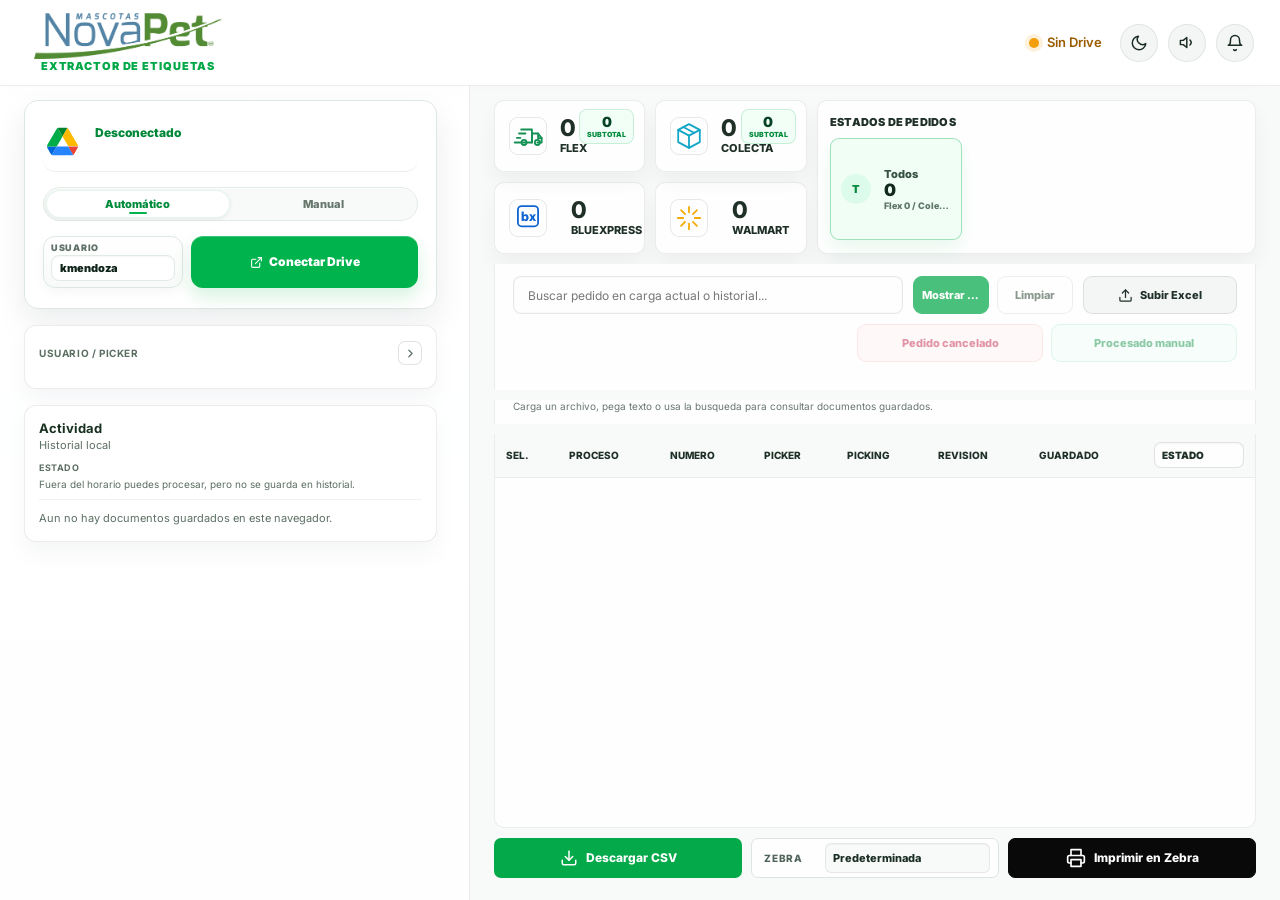
==== index.html @ 754dd5d5 "Actualizar extractor de etiquetas" ====
<!DOCTYPE html>
<html lang="es">
<head>
    <meta charset="UTF-8">
    <meta name="viewport" content="width=device-width, initial-scale=1.0">
    <title>Extraccion Etiquetas MercadoLibre</title>
    <link rel="icon" type="image/svg+xml" href="data:image/svg+xml,%3Csvg%20xmlns='http://www.w3.org/2000/svg'%20viewBox='0%200%2064%2064'%3E%3Crect%20width='64'%20height='64'%20rx='14'%20fill='%2300B34D'/%3E%3Cg%20fill='none'%20stroke='%23FFFFFF'%20stroke-width='4'%20stroke-linecap='round'%20stroke-linejoin='round'%3E%3Cpath%20d='M12%2035h8'/%3E%3Cpath%20d='M18%2027h18v20H23'/%3E%3Cpath%20d='M36%2031h10l6%207v9h-8'/%3E%3Cpath%20d='M36%2031v16'/%3E%3Cpath%20d='M46%2031v7h6'/%3E%3Cpath%20d='M10%2047h13'/%3E%3C/g%3E%3Ccircle%20cx='27'%20cy='47'%20r='4'%20fill='%23FFFFFF'/%3E%3Ccircle%20cx='44'%20cy='47'%20r='4'%20fill='%23FFFFFF'/%3E%3C/svg%3E">
    <link rel="preconnect" href="https://fonts.googleapis.com">
    <link rel="preconnect" href="https://fonts.gstatic.com" crossorigin>
    <link href="https://fonts.googleapis.com/css2?family=Inter:wght@400;500;600;700&display=swap" rel="stylesheet">
    <style data-app-stylesheet data-inline-source="styles.css">
:root {
            --primary: #00B34D;
            --primary-dark: #008A3B;
            --bg-color: #F4F8F4;
            --panel-bg: rgba(255, 255, 255, 0.84);
            --surface-base: rgba(255, 255, 255, 0.92);
            --surface-soft: rgba(248, 251, 248, 0.78);
            --border: rgba(15, 23, 42, 0.10);
            --text: #17301F;
            --text-muted: #5C6F63;
            --success: #0E9F6E;
            --error: #EF4444;
            --space-1: 0.25rem;
            --space-2: 0.5rem;
            --space-3: 0.75rem;
            --space-4: 1rem;
            --space-5: 1.25rem;
            --space-6: 1.5rem;
            --space-7: 2rem;
            --radius-sm: 8px;
            --radius-md: 12px;
            --radius-lg: 16px;
            --panel-padding: clamp(var(--space-5), 2vw, 1.75rem);
            --card-padding: var(--space-4);
            --shadow-panel: 0 18px 45px rgba(15, 23, 42, 0.10);
            --shadow-soft: inset 0 1px 0 rgba(255, 255, 255, 0.7);
        }

        * {
            box-sizing: border-box;
            margin: 0;
            padding: 0;
            font-family: 'Inter', sans-serif;
        }

        body {
            background-color: var(--bg-color);
            color: var(--text);
            min-height: 100vh;
            display: flex;
            align-items: flex-start;
            justify-content: center;
            padding: clamp(var(--space-6), 4vw, 3rem) var(--space-5) 3rem;
            background-image: radial-gradient(circle at top right, rgba(0, 179, 77, 0.16), transparent 420px),
                              radial-gradient(circle at bottom left, rgba(255, 214, 102, 0.18), transparent 320px),
                              linear-gradient(180deg, #FBFDFB 0%, #EEF4EF 100%);
        }

        .container {
            width: min(100%, 1440px);
            margin: 0 auto;
            padding: 0;
            display: flex;
            flex-direction: column;
            gap: var(--space-6);
        }

        .panels-container {
            width: 100%;
            display: grid;
            grid-template-columns: minmax(480px, 600px) minmax(680px, 800px);
            justify-content: center;
            gap: var(--space-6);
            align-items: start;
        }

        .panels-container > .panel {
            width: 100%;
            min-width: 0;
        }

        @media (max-width: 1180px) {
            .panels-container {
                grid-template-columns: minmax(0, 1fr);
                max-width: 860px;
            }
        }

        @media (max-width: 900px) {
            .panels-container {
                grid-template-columns: 1fr;
            }

            .panel-left {
                grid-template-columns: 1fr;
                grid-template-areas:
                    "picker"
                    "input"
                    "history";
            }
        }

        header {
            text-align: center;
            width: 100%;
            max-width: 860px;
            margin: 0 auto;
            display: grid;
            justify-items: center;
            gap: var(--space-3);
        }

        header h1 {
            font-size: 2.5rem;
            color: var(--primary);
            margin: 0;
            font-weight: 700;
            text-transform: uppercase;
            letter-spacing: -0.5px;
        }

        header p {
            color: var(--text-muted);
            font-size: 1.1rem;
            max-width: 640px;
            margin: 0;
        }

        .app-logo {
            max-height: 80px;
            margin: 0;
        }

        .message-stack {
            position: fixed;
            bottom: clamp(0.85rem, 2vw, 1.25rem);
            right: clamp(0.85rem, 2vw, 1.25rem);
            width: min(360px, calc(100vw - 1.5rem));
            max-width: 100%;
            display: grid;
            gap: 0.65rem;
            z-index: 2200;
            pointer-events: none;
        }

        .message-stack:empty {
            display: none;
        }

        .app-message {
            display: grid;
            grid-template-columns: minmax(0, 1fr) auto;
            gap: 0.9rem;
            align-items: start;
            padding: 0.88rem 0.95rem;
            border-radius: 14px;
            border: 1px solid transparent;
            box-shadow: 0 18px 40px rgba(15, 23, 42, 0.16);
            backdrop-filter: blur(12px);
            pointer-events: auto;
            opacity: 0;
            transform: translateY(10px) scale(0.98);
            transition: opacity 0.22s ease, transform 0.22s ease, box-shadow 0.22s ease;
            will-change: transform, opacity;
        }

        .app-message.is-visible {
            opacity: 1;
            transform: translateY(0) scale(1);
        }

        .app-message.is-leaving {
            opacity: 0;
            transform: translateY(8px) scale(0.98);
        }

        .app-message.is-info {
            background: rgba(255, 255, 255, 0.96);
            border-color: rgba(15, 23, 42, 0.08);
        }

        .app-message.is-success {
            background: rgba(16, 185, 129, 0.14);
            border-color: rgba(16, 185, 129, 0.24);
        }

        .app-message.is-warning {
            background: rgba(245, 158, 11, 0.16);
            border-color: rgba(245, 158, 11, 0.26);
        }

        .app-message.is-error {
            background: rgba(239, 68, 68, 0.14);
            border-color: rgba(239, 68, 68, 0.26);
        }

        .app-message-content {
            min-width: 0;
            display: grid;
            gap: 0.2rem;
        }

        .app-message-content strong {
            font-size: 0.84rem;
            color: var(--text);
        }

        .app-message-text {
            color: var(--text);
            font-size: 0.84rem;
            line-height: 1.45;
            white-space: pre-line;
        }

        .app-message-close {
            width: 30px;
            height: 30px;
            border-radius: 999px;
            border: 1px solid rgba(15, 23, 42, 0.10);
            background: rgba(255, 255, 255, 0.7);
            color: var(--text-muted);
            cursor: pointer;
            transition: background 0.2s ease, color 0.2s ease, transform 0.2s ease;
        }

        .app-message-close:hover {
            background: rgba(255, 255, 255, 0.95);
            color: var(--text);
            transform: translateY(-1px);
        }

        .panel {
            background: var(--panel-bg);
            backdrop-filter: blur(12px);
            border: 1px solid var(--border);
            border-radius: var(--radius-lg);
            padding: var(--panel-padding);
            box-shadow: var(--shadow-panel);
        }

        .panel-left {
            display: grid;
            grid-template-columns: minmax(0, 1fr) minmax(220px, 255px);
            grid-template-areas:
                "picker history"
                "input history";
            gap: var(--space-4);
            align-items: start;
            align-content: start;
        }

        .left-panel-top {
            display: contents;
        }

        .panel-left .input-group {
            margin-bottom: 0;
            grid-area: picker;
            min-width: 0;
        }

        .panel-left .input-methods {
            margin-top: 0;
            grid-area: input;
            min-width: 0;
        }

        .panel-left .storage-card {
            grid-area: history;
            margin-top: 0;
            padding: var(--space-3);
            gap: var(--space-2);
            width: 100%;
            max-width: none;
            min-width: 0;
            justify-self: stretch;
        }

        .panels-container > .order-lookup-card {
            margin-top: 0;
        }

        .left-panel-top .storage-header {
            gap: var(--space-2);
        }

        .left-panel-top .storage-header h3 {
            font-size: 0.84rem;
            margin: 0;
        }

        .left-panel-top .storage-header p,
        .left-panel-top .history-empty {
            font-size: 0.72rem;
            line-height: 1.25;
        }

        .left-panel-top .storage-note {
            display: none;
        }

        .left-panel-top .status-pill {
            min-width: 0;
            max-width: 100%;
            padding: 0.22rem 0.42rem;
        }

        .left-panel-top .storage-toggle-btn {
            min-width: 30px;
            height: 22px;
            padding: 0 0.42rem;
            font-size: 0.55rem;
        }

        .left-panel-top .history-list {
            gap: 0.35rem;
            max-height: 160px;
        }

        .left-panel-top .history-item {
            padding: 0.45rem 0.55rem;
            border-radius: 8px;
        }

        .left-panel-top .history-item strong {
            font-size: 0.76rem;
        }

        .left-panel-top .history-item span {
            font-size: 0.68rem;
            margin-top: 0.1rem;
        }

        .left-panel-top .history-type-row {
            gap: 0.28rem;
        }

        .left-panel-top .history-type-row .history-type-badge,
        .left-panel-top .history-type-row .history-type-meta {
            margin-top: 0;
        }

        .left-panel-top .history-type-row .history-type-badge {
            font-size: 0.58rem;
        }

        .left-panel-top .history-type-row .history-type-meta {
            font-size: 0.62rem;
        }

        .left-panel-top .history-actions {
            gap: 0.35rem;
        }

        .left-panel-top .btn-small {
            padding: 0.45rem 0.6rem;
            font-size: 0.74rem;
            flex: 1 1 90px;
        }

        .input-group {
            display: grid;
            grid-template-columns: 1fr;
            gap: var(--space-6);
            margin-bottom: 0;
        }

        .form-control {
            display: flex;
            flex-direction: column;
            gap: var(--space-2);
        }

        .picker-select-row {
            display: grid;
            grid-template-columns: minmax(0, 1fr) auto;
            gap: 0.55rem;
            align-items: stretch;
        }

        .picker-meta,
        .picker-manager-note {
            color: var(--text-muted);
            font-size: 0.72rem;
            line-height: 1.35;
        }

        .picker-meta {
            margin-top: 0;
            text-align: right;
        }

        .picker-manage-btn {
            width: 24px;
            height: 24px;
            min-width: 24px;
            max-width: 24px;
            padding: 0;
            flex: 0 0 24px;
            border-radius: 8px;
            border: 1px solid rgba(0, 179, 77, 0.20);
            background: rgba(0, 179, 77, 0.12);
            color: #0B7A3D;
            box-shadow: inset 0 1px 0 rgba(255, 255, 255, 0.75);
            font-size: 0.78rem;
            font-weight: 700;
            line-height: 1;
            display: inline-flex;
            align-items: center;
            justify-content: center;
            transition: all 0.2s ease;
        }

        .picker-manage-btn:hover {
            background: rgba(0, 179, 77, 0.18);
            border-color: rgba(0, 179, 77, 0.32);
            color: #075B2D;
            transform: translateY(-1px);
        }

        .picker-manage-btn.is-active {
            border-color: rgba(0, 179, 77, 0.36);
            background: rgba(0, 179, 77, 0.24);
            color: #064F26;
        }

        .picker-manager {
            margin-top: 0;
            padding: var(--card-padding);
            border: 1px solid rgba(67, 190, 116, 0.14);
            border-radius: var(--radius-md);
            background: linear-gradient(180deg, rgba(250, 253, 250, 0.98), rgba(241, 247, 242, 0.98));
            box-shadow: var(--shadow-soft);
            display: grid;
            gap: var(--space-3);
        }

        .picker-manager[hidden] {
            display: none;
        }

        .picker-manager-header {
            display: flex;
            align-items: flex-start;
            justify-content: space-between;
            gap: var(--space-3);
        }

        .picker-manager-header > div {
            display: grid;
            gap: var(--space-1);
        }

        .picker-manager-header strong {
            display: block;
            font-size: 0.86rem;
            color: var(--text);
        }

        .picker-manager-header > div span {
            display: block;
            color: var(--text-muted);
            font-size: 0.72rem;
            line-height: 1.35;
        }

        .picker-manager-count,
        .picker-list-total {
            min-width: 30px;
            height: 30px;
            padding: 0 0.55rem;
            border-radius: 999px;
            background: rgba(0, 179, 77, 0.14);
            border: 1px solid rgba(0, 179, 77, 0.2);
            color: var(--primary);
            font-size: 0.74rem;
            font-weight: 700;
            display: inline-flex;
            align-items: center;
            justify-content: center;
        }

        .picker-manager-top {
            display: grid;
            grid-template-columns: minmax(0, 1fr) auto;
            gap: 0.55rem;
        }

        .picker-manager-top input[type="text"] {
            padding: 0.7rem 0.85rem;
            border-radius: 12px;
            background: rgba(255, 255, 255, 0.96);
            border: 1px solid rgba(15, 23, 42, 0.10);
            color: var(--text);
            font-size: 0.86rem;
        }

        .picker-add-btn {
            min-height: 38px;
            padding: 0 0.85rem;
            border-radius: 10px;
            font-size: 0.8rem;
        }

        .picker-list-wrap {
            display: grid;
            gap: var(--space-3);
            padding: var(--space-3);
            border-radius: var(--radius-md);
            border: 1px solid rgba(15, 23, 42, 0.08);
            background: rgba(255, 255, 255, 0.68);
        }

        .picker-list-head {
            display: flex;
            align-items: center;
            justify-content: space-between;
            gap: 0.75rem;
            color: var(--text-muted);
            font-size: 0.72rem;
            text-transform: uppercase;
            letter-spacing: 0.05em;
        }

        .picker-list {
            display: flex;
            flex-direction: column;
            gap: 0.5rem;
            max-height: 185px;
            overflow-y: auto;
        }

        .picker-row {
            display: flex;
            align-items: center;
            justify-content: space-between;
            gap: 0.75rem;
            padding: 0.52rem 0.65rem;
            border-radius: 12px;
            border: 1px solid rgba(15, 23, 42, 0.06);
            background: rgba(255, 255, 255, 0.92);
        }

        .picker-row-main {
            min-width: 0;
            display: flex;
            align-items: center;
            gap: 0.7rem;
            flex: 1 1 auto;
        }

        .picker-row-badge {
            width: 30px;
            height: 30px;
            border-radius: 999px;
            background: rgba(0, 179, 77, 0.14);
            color: var(--primary);
            font-size: 0.78rem;
            font-weight: 700;
            display: inline-flex;
            align-items: center;
            justify-content: center;
            flex: 0 0 auto;
        }

        .picker-row-info {
            min-width: 0;
            display: block;
        }

        .picker-row strong {
            font-size: 0.82rem;
            font-weight: 600;
            color: var(--text);
            white-space: nowrap;
            overflow: hidden;
            text-overflow: ellipsis;
        }

        .picker-remove-btn {
            flex: 0 0 auto;
            width: 28px;
            height: 28px;
            padding: 0;
            border-radius: 10px;
            border: 1px solid rgba(239, 68, 68, 0.20);
            background: rgba(239, 68, 68, 0.08);
            color: #B42318;
            font-size: 0.88rem;
            font-weight: 700;
            line-height: 1;
            display: inline-flex;
            align-items: center;
            justify-content: center;
        }

        .picker-remove-btn:hover {
            background: rgba(239, 68, 68, 0.14);
        }

        .picker-empty {
            color: var(--text-muted);
            font-size: 0.76rem;
            padding: 0.95rem 0.8rem;
            text-align: center;
            border-radius: 10px;
            border: 1px dashed rgba(15, 23, 42, 0.10);
            background: rgba(248, 250, 248, 0.88);
        }

        label {
            font-size: 0.9rem;
            font-weight: 600;
            color: var(--text-muted);
            text-transform: uppercase;
            letter-spacing: 0.5px;
        }

        input[type="text"], select {
            background: rgba(255, 255, 255, 0.96);
            border: 1px solid var(--border);
            padding: 1rem;
            border-radius: var(--radius-sm);
            color: var(--text);
            font-size: 1rem;
            transition: all 0.3s ease;
            appearance: none;
            width: 100%;
            box-shadow: inset 0 1px 2px rgba(15, 23, 42, 0.04);
        }

        input[type="text"]:focus, select:focus {
            outline: none;
            border-color: var(--primary);
            box-shadow: 0 0 0 2px rgba(0, 179, 77, 0.2);
        }
        
        select option {
            background: #FFFFFF;
            color: #17301F;
        }

        .input-methods {
            position: relative;
            margin-top: 0;
            display: grid;
            gap: var(--space-4);
        }

        .method-card {
            background: var(--surface-soft);
            border: 1px solid var(--border);
            border-radius: var(--radius-md);
            padding: var(--space-6);
            display: flex;
            flex-direction: column;
            gap: var(--space-4);
            box-shadow: var(--shadow-soft);
        }

        .method-card h3 {
            font-size: 1rem;
            color: var(--text);
            margin: 0;
            text-align: center;
            font-weight: 600;
        }

        .input-methods .method-card:first-child {
            position: absolute;
            top: 0.25rem;
            right: 1rem;
            z-index: 2;
            background: transparent;
            border: none;
            align-items: center;
            justify-content: center;
            padding: 0;
            box-shadow: none;
        }

        .input-methods .method-card:first-child h3 {
            display: none;
        }

        .input-methods .method-card:last-child {
            padding-top: 1.25rem;
            min-height: 228px;
        }

        .order-lookup-card {
            margin-top: 0;
            background: var(--surface-soft);
            border: 1px solid var(--border);
            border-radius: var(--radius-md);
            padding: var(--card-padding);
            display: grid;
            gap: var(--space-4);
        }

        .order-lookup-head {
            display: flex;
            align-items: flex-start;
            justify-content: space-between;
            gap: var(--space-3);
        }

        .order-lookup-head-copy {
            min-width: 0;
            display: grid;
            gap: 0;
        }

        .order-lookup-head h3 {
            font-size: 0.93rem;
            color: var(--text);
            margin: 0;
            text-align: left;
            font-weight: 600;
            letter-spacing: 0.01em;
        }

        .order-lookup-head p {
            color: var(--text-muted);
            font-size: 0.72rem;
            line-height: 1.35;
            max-width: 70ch;
        }

        .order-lookup-channel {
            flex: 0 0 auto;
            align-self: flex-start;
            padding: 0.34rem 0.58rem;
            border-radius: 999px;
            border: 1px solid rgba(0, 179, 77, 0.16);
            background: rgba(0, 179, 77, 0.07);
            color: #0B7A3D;
            font-size: 0.67rem;
            font-weight: 700;
            line-height: 1;
            white-space: nowrap;
        }

        .order-lookup-controls {
            display: grid;
            gap: var(--space-3);
            padding: var(--card-padding);
            border: 1px solid rgba(15, 23, 42, 0.06);
            border-radius: var(--radius-md);
            background: rgba(255, 255, 255, 0.5);
        }

        .order-lookup-output {
            display: grid;
            gap: 0.6rem;
        }

        .order-lookup-upload-row,
        .order-lookup-filter-row {
            display: grid;
            gap: 0.6rem;
            min-width: 0;
        }

        .order-lookup-upload-row {
            grid-template-columns: minmax(132px, 156px) minmax(0, 1fr);
            align-items: center;
        }

        .order-lookup-filter-row {
            grid-template-columns: minmax(0, 1fr) auto;
            grid-template-areas:
                "search search"
                "state actions";
            align-items: end;
            gap: 0.75rem;
        }

        .order-lookup-search-field,
        .order-lookup-filter-field {
            display: grid;
            gap: 0.26rem;
            min-width: 0;
        }

        .order-lookup-search-field {
            grid-area: search;
        }

        .order-lookup-filter-field {
            grid-area: state;
        }

        .order-lookup-search-field span,
        .order-lookup-filter-field span {
            color: var(--text-muted);
            font-size: 0.64rem;
            font-weight: 700;
            text-transform: uppercase;
            letter-spacing: 0.04em;
            line-height: 1;
        }

        .order-lookup-filter-field.is-compact {
            max-width: 220px;
            justify-self: start;
        }

        .order-lookup-actions {
            grid-area: actions;
            display: grid;
            grid-template-columns: repeat(2, minmax(122px, 1fr));
            align-items: end;
            gap: 0.5rem;
            justify-content: end;
            align-self: end;
            padding-top: 0;
        }

        .order-lookup-card .btn {
            width: auto;
            padding: 0.76rem 0.96rem;
            border-radius: 9px;
            font-size: 0.83rem;
            line-height: 1;
            white-space: nowrap;
            min-height: 42px;
        }

        .order-lookup-actions .btn {
            width: 100%;
            min-width: 122px;
        }

        .order-lookup-file {
            min-width: 0;
            padding: 0.72rem 0.8rem;
            border-radius: 9px;
            border: 1px solid var(--border);
            background: rgba(255, 255, 255, 0.96);
            color: var(--text-muted);
            font-size: 0.73rem;
            line-height: 1.2;
            min-height: 42px;
            display: flex;
            align-items: center;
            overflow: hidden;
            text-overflow: ellipsis;
            white-space: nowrap;
        }

        .order-lookup-search-input,
        .order-lookup-filter-field select {
            background: rgba(255, 255, 255, 0.98);
            border: 1px solid var(--border);
            border-radius: 9px;
            color: var(--text);
            width: 100%;
            min-width: 0;
            font-size: 0.84rem;
            min-height: 42px;
        }

        .order-lookup-search-input {
            padding: 0.78rem 0.85rem;
        }

        .order-lookup-filter-field.is-compact select {
            min-height: 38px;
            padding: 0.58rem 0.8rem;
            font-size: 0.8rem;
        }

        .order-lookup-search-input:focus,
        .order-lookup-filter-field select:focus {
            outline: none;
            border-color: var(--primary);
            box-shadow: 0 0 0 2px rgba(0, 179, 77, 0.18);
        }

        .order-lookup-summary {
            border-radius: 10px;
            border: 1px solid rgba(0, 179, 77, 0.12);
            background: rgba(255, 255, 255, 0.95);
            padding: 0.58rem 0.68rem;
            display: grid;
            gap: 0.24rem;
        }

        .order-lookup-summary strong {
            color: var(--text);
            font-size: 0.76rem;
            line-height: 1.15;
        }

        .order-lookup-summary span {
            color: var(--text-muted);
            font-size: 0.68rem;
            line-height: 1.25;
        }

        .order-lookup-summary.is-empty {
            border-color: var(--border);
            background: rgba(255, 255, 255, 0.9);
        }

        .order-lookup-summary.is-warning {
            border-color: rgba(234, 179, 8, 0.24);
            background: rgba(250, 250, 235, 0.96);
        }

        .order-lookup-table-wrap {
            border: 1px solid var(--border);
            border-radius: 10px;
            background: rgba(255, 255, 255, 0.94);
            overflow: auto;
            max-height: 176px;
        }

        .order-lookup-table {
            width: 100%;
            border-collapse: collapse;
            table-layout: fixed;
        }

        .order-lookup-table th,
        .order-lookup-table td {
            padding: 0.58rem 0.75rem;
            text-align: left;
            border-bottom: 1px solid rgba(15, 23, 42, 0.08);
            font-size: 0.76rem;
        }

        .order-lookup-table th {
            position: sticky;
            top: 0;
            z-index: 1;
            background: rgba(244, 247, 244, 0.98);
            color: var(--text-muted);
            font-weight: 700;
            text-transform: uppercase;
            letter-spacing: 0.04em;
        }

        .order-lookup-table td:first-child {
            font-weight: 600;
            color: var(--text);
            font-variant-numeric: tabular-nums;
        }

        .order-lookup-table td:last-child {
            color: #0B7A3D;
            font-weight: 600;
        }

        .order-lookup-table tbody tr:nth-child(even) {
            background: rgba(248, 251, 248, 0.78);
        }

        .order-lookup-table tbody tr:hover {
            background: rgba(0, 179, 77, 0.05);
        }

        .order-lookup-table tbody tr:last-child td {
            border-bottom: none;
        }

        .order-lookup-empty-row {
            color: var(--text-muted);
            text-align: center;
            font-size: 0.73rem;
            padding: 0.9rem 0.78rem;
        }

        .dropzone {
            width: 38px;
            height: 38px;
            display: flex;
            align-items: center;
            justify-content: center;
            border: 1px solid var(--border);
            border-radius: 10px;
            background: rgba(0, 179, 77, 0.12);
            cursor: pointer;
            transition: all 0.3s ease;
        }

        .dropzone::before {
            content: "+";
            color: var(--primary);
            font-size: 1.35rem;
            font-weight: 700;
            line-height: 1;
        }

        .dropzone:hover, .dropzone.dragover {
            background: rgba(0, 179, 77, 0.2);
            border-color: var(--primary);
            transform: translateY(-2px);
        }

        .dropzone svg,
        .dropzone p,
        .dropzone span {
            display: none;
        }

        input[type="file"] {
            display: none;
        }

        textarea {
            background: rgba(255, 255, 255, 0.97);
            border: 1px solid var(--border);
            padding: 1rem;
            border-radius: var(--radius-sm);
            color: var(--text);
            font-size: 0.85rem;
            resize: none;
            flex-grow: 1;
            transition: all 0.3s ease;
            font-family: monospace;
            min-height: 160px;
        }

        textarea:focus {
            outline: none;
            border-color: var(--primary);
            box-shadow: 0 0 0 2px rgba(0, 179, 77, 0.2);
        }

        .storage-card {
            margin-top: 0;
            background: rgba(250, 252, 250, 0.88);
            border: 1px solid var(--border);
            border-radius: var(--radius-md);
            padding: var(--card-padding);
            display: flex;
            flex-direction: column;
            gap: var(--space-3);
            box-shadow: var(--shadow-soft);
        }

        .storage-header {
            display: flex;
            justify-content: space-between;
            align-items: flex-start;
            gap: var(--space-3);
        }

        .storage-header > div:first-child {
            min-width: 0;
            display: grid;
            gap: var(--space-1);
        }

        .storage-header-actions {
            display: inline-flex;
            align-items: center;
            gap: 0.4rem;
            flex-shrink: 0;
        }

        .storage-header h3 {
            font-size: 0.92rem;
            font-weight: 600;
            color: var(--text);
            margin: 0;
        }

        .storage-header p,
        .storage-note,
        .results-meta,
        .history-empty {
            color: var(--text-muted);
            font-size: 0.78rem;
            line-height: 1.35;
        }

        #storageSummary {
            font-size: 0.7rem;
            line-height: 1.2;
        }

        .status-pill {
            border-radius: 999px;
            padding: 0.28rem 0.5rem;
            font-size: 0.66rem;
            font-weight: 700;
            white-space: nowrap;
            display: inline-flex;
            align-items: center;
            gap: 0.35rem;
            line-height: 1;
            max-width: 100%;
            min-width: 0;
            overflow: hidden;
        }

        .storage-toggle-btn {
            min-width: 34px;
            height: 26px;
            padding: 0 0.5rem;
            border-radius: 999px;
            border: 1px solid rgba(15, 23, 42, 0.10);
            background: rgba(255, 255, 255, 0.72);
            color: var(--text-muted);
            font-size: 0.6rem;
            font-weight: 800;
            letter-spacing: 0.04em;
            line-height: 1;
            cursor: pointer;
            transition: background 0.2s ease, border-color 0.2s ease, color 0.2s ease, transform 0.2s ease, opacity 0.2s ease;
        }

        .storage-toggle-btn:hover:not(:disabled) {
            background: rgba(255, 255, 255, 0.95);
            border-color: rgba(0, 179, 77, 0.18);
            color: var(--text);
            transform: translateY(-1px);
        }

        .storage-toggle-btn:focus-visible {
            outline: none;
            border-color: rgba(0, 179, 77, 0.36);
            box-shadow: 0 0 0 3px rgba(0, 179, 77, 0.14);
        }

        .storage-toggle-btn.is-active {
            background: rgba(0, 179, 77, 0.12);
            border-color: rgba(0, 179, 77, 0.24);
            color: #0B7A3D;
        }

        .storage-toggle-btn:disabled {
            opacity: 0.45;
            cursor: not-allowed;
            transform: none;
        }

        .status-pill-dot {
            width: 6px;
            height: 6px;
            border-radius: 999px;
            background: currentColor;
            box-shadow: 0 0 0 0 currentColor;
            flex-shrink: 0;
        }

        .status-pill-content {
            display: grid;
            grid-template-columns: auto auto minmax(0, 1fr);
            align-items: center;
            gap: 0.28rem;
            min-width: 0;
            overflow: hidden;
        }

        .status-pill-label {
            font-size: 0.5rem;
            font-weight: 800;
            letter-spacing: 0.04em;
            text-transform: uppercase;
            opacity: 0.82;
            white-space: nowrap;
        }

        .status-pill-time {
            font-size: 0.7rem;
            font-weight: 800;
            font-variant-numeric: tabular-nums;
            font-family: Consolas, Monaco, monospace;
            letter-spacing: -0.02em;
            white-space: nowrap;
        }

        .status-pill-meta {
            font-size: 0.5rem;
            font-weight: 600;
            opacity: 0.8;
            min-width: 0;
            overflow: hidden;
            text-overflow: ellipsis;
            white-space: nowrap;
        }

        .status-pill.is-open {
            background: rgba(16, 185, 129, 0.15);
            color: var(--success);
            border: 1px solid rgba(16, 185, 129, 0.25);
        }

        .status-pill.is-extended {
            background: rgba(0, 179, 77, 0.14);
            color: #0B7A3D;
            border: 1px solid rgba(0, 179, 77, 0.24);
        }

        .status-pill.is-closed {
            background: rgba(239, 68, 68, 0.12);
            color: #B42318;
            border: 1px solid rgba(239, 68, 68, 0.25);
        }

        .status-pill.is-disabled {
            background: rgba(156, 163, 175, 0.12);
            color: #667085;
            border: 1px solid rgba(156, 163, 175, 0.25);
        }

        .status-pill.is-open .status-pill-dot {
            animation: statusPulse 1.5s infinite;
        }

        .status-pill.is-closed .status-pill-dot,
        .status-pill.is-disabled .status-pill-dot {
            opacity: 0.8;
        }

        .history-list {
            display: flex;
            flex-direction: column;
            gap: 0.5rem;
            max-height: 150px;
            overflow-y: auto;
            padding-right: 0.15rem;
        }

        .history-item {
            appearance: none;
            width: 100%;
            text-align: left;
            border: 1px solid rgba(15, 23, 42, 0.08);
            border-radius: 9px;
            padding: 0.65rem 0.75rem;
            background: rgba(255, 255, 255, 0.92);
            cursor: pointer;
            transition: border-color 0.2s ease, background 0.2s ease, transform 0.2s ease, box-shadow 0.2s ease;
        }

        .history-item:hover {
            border-color: rgba(0, 179, 77, 0.18);
            background: rgba(247, 252, 248, 0.96);
            transform: translateY(-1px);
        }

        .history-item:focus-visible {
            outline: none;
            border-color: rgba(0, 179, 77, 0.34);
            box-shadow: 0 0 0 3px rgba(0, 179, 77, 0.14);
        }

        .history-item.is-selected {
            border-color: rgba(0, 179, 77, 0.3);
            background: rgba(0, 179, 77, 0.10);
            box-shadow: 0 10px 18px rgba(0, 179, 77, 0.08);
        }

        .history-item strong {
            display: block;
            font-size: 0.82rem;
            color: var(--text);
        }

        .history-item span {
            display: block;
            color: var(--text-muted);
            font-size: 0.74rem;
            margin-top: 0.15rem;
        }

        .history-type-row {
            display: flex;
            align-items: center;
            gap: 0.35rem;
            flex-wrap: wrap;
            margin-top: 0.3rem;
        }

        .history-type-row .history-type-badge {
            display: inline-flex;
            align-items: center;
            padding: 0.16rem 0.42rem;
            border-radius: 999px;
            font-size: 0.62rem;
            font-weight: 800;
            letter-spacing: 0.04em;
            text-transform: uppercase;
            margin-top: 0;
        }

        .history-type-row .history-type-meta {
            display: inline-block;
            color: var(--text-muted);
            font-size: 0.68rem;
            font-weight: 600;
            margin-top: 0;
        }

        .history-type-badge.is-flex {
            background: rgba(0, 179, 77, 0.12);
            color: #0B7A3D;
            border: 1px solid rgba(0, 179, 77, 0.2);
        }

        .history-type-badge.is-colecta {
            background: rgba(14, 165, 233, 0.12);
            color: #0B6A88;
            border: 1px solid rgba(14, 165, 233, 0.2);
        }

        .history-type-badge.is-mixto {
            background: rgba(245, 158, 11, 0.14);
            color: #9A6700;
            border: 1px solid rgba(245, 158, 11, 0.22);
        }

        .history-type-badge.is-sin-tipo {
            background: rgba(148, 163, 184, 0.14);
            color: #475467;
            border: 1px solid rgba(148, 163, 184, 0.2);
        }

        .history-actions {
            display: grid;
            grid-template-columns: repeat(2, minmax(0, 1fr));
            gap: var(--space-2);
        }

        .btn-small {
            width: 100%;
            padding: 0.65rem 0.85rem;
            font-size: 0.82rem;
            flex: none;
        }

        #savePortableBtn {
            grid-column: 1 / -1;
        }

        .dropzone.is-disabled,
        .btn.is-disabled {
            opacity: 0.45;
            cursor: not-allowed;
            pointer-events: none;
            transform: none;
        }

        #results {
            display: block;
            animation: fadeIn 0.5s ease;
            width: 100%;
            min-width: 0;
        }

        .results-shell {
            display: grid;
            gap: var(--space-4);
            align-items: start;
        }

        .results-toolbar {
            display: grid;
            grid-template-columns: minmax(0, 1fr) auto;
            gap: var(--space-4);
            align-items: center;
            margin-bottom: 0;
        }

        .results-search-group {
            display: grid;
            grid-template-columns: minmax(380px, 1fr) auto;
            gap: var(--space-3);
            align-items: center;
            min-width: 0;
        }

        .results-history-actions {
            display: grid;
            grid-template-columns: repeat(2, 148px);
            gap: 0.35rem;
            align-items: center;
            margin-left: 0.35rem;
        }

        .results-history-btn {
            flex: 0 0 auto;
            width: 148px;
            height: 38px;
            min-height: 38px;
            min-width: 148px;
            border: 1px solid var(--border);
            padding: 0 0.52rem;
            background: rgba(255, 255, 255, 0.96);
            color: var(--text);
            border-radius: 9px;
            font-size: 0.7rem;
            font-weight: 600;
            line-height: 1;
            white-space: nowrap;
            cursor: pointer;
            transition: background 0.2s ease, border-color 0.2s ease, color 0.2s ease;
        }

        .results-history-btn:hover:not(:disabled) {
            background: #F4F7F5;
            color: var(--text);
        }

        #showStoredBtn {
            background: var(--primary);
            border-color: var(--primary);
            color: #fff;
        }

        #showStoredBtn:hover:not(:disabled) {
            background: var(--primary-dark);
            border-color: var(--primary-dark);
            color: #fff;
        }

        .results-history-btn:disabled {
            background: rgba(255, 255, 255, 0.72);
            color: var(--text-muted);
            cursor: not-allowed;
            opacity: 0.72;
        }

        .label-source-tabs {
            display: grid;
            grid-template-columns: repeat(3, minmax(0, 1fr));
            gap: 0.45rem;
            align-items: center;
            padding: 0.28rem;
            border: 1px solid var(--border);
            border-radius: 10px;
            background: rgba(248, 251, 248, 0.72);
        }

        .label-source-tab {
            appearance: none;
            height: 34px;
            border: 1px solid transparent;
            border-radius: 8px;
            background: transparent;
            color: var(--text-muted);
            font-size: 0.78rem;
            font-weight: 700;
            cursor: pointer;
            transition: background 0.2s ease, border-color 0.2s ease, color 0.2s ease, box-shadow 0.2s ease;
        }

        .label-source-tab:hover {
            color: var(--text);
            background: rgba(255, 255, 255, 0.78);
        }

        .label-source-tab.is-active {
            background: #fff;
            border-color: rgba(0, 179, 77, 0.22);
            color: var(--primary-dark);
            box-shadow: 0 8px 18px rgba(15, 23, 42, 0.06);
        }

        .search-input {
            background: rgba(255, 255, 255, 0.97);
            border: 1px solid var(--border);
            padding: 0.85rem 1rem;
            border-radius: var(--radius-sm);
            color: var(--text);
            font-size: 0.95rem;
            width: 100%;
            min-width: 380px;
        }

        .search-input:focus {
            outline: none;
            border-color: var(--primary);
            box-shadow: 0 0 0 2px rgba(0, 179, 77, 0.2);
        }

        .selection-hint {
            color: var(--text-muted);
            font-size: 0.85rem;
            text-align: right;
        }

        .results-meta {
            order: 3;
            margin-bottom: 0;
        }

        .stats {
            display: grid;
            grid-template-columns: repeat(5, minmax(0, 1fr));
            gap: var(--space-3);
            align-items: stretch;
            margin-bottom: 0;
            padding-bottom: var(--space-4);
            border-bottom: 1px solid var(--border);
        }

        .stat-item {
            appearance: none;
            background: rgba(248, 251, 248, 0.72);
            border: 1px solid var(--border);
            border-radius: var(--radius-md);
            padding: var(--space-3);
            text-align: center;
            cursor: pointer;
            transition: transform 0.2s ease, border-color 0.2s ease, background 0.2s ease, box-shadow 0.2s ease, opacity 0.2s ease;
            display: grid;
            gap: var(--space-1);
            justify-items: center;
            align-content: center;
            min-height: 96px;
        }

        .stat-item:hover {
            transform: translateY(-1px);
            border-color: rgba(0, 179, 77, 0.18);
            background: rgba(0, 179, 77, 0.05);
        }

        .stat-item:focus-visible {
            outline: none;
            border-color: rgba(0, 179, 77, 0.4);
            box-shadow: 0 0 0 3px rgba(0, 179, 77, 0.16);
        }

        .stat-item.is-active {
            border-color: rgba(0, 179, 77, 0.3);
            background: rgba(0, 179, 77, 0.1);
            box-shadow: 0 10px 22px rgba(0, 179, 77, 0.08);
        }

        .stat-item.is-dimmed {
            opacity: 0.72;
        }

        .stat-item--carrier .stat-value {
            color: #1253A4;
        }

        .stat-item--carrier:nth-of-type(5) .stat-value {
            color: #0B57D0;
        }

        .stat-value {
            font-size: 2rem;
            font-weight: 700;
            color: var(--primary);
        }

        .stat-label {
            font-size: 0.85rem;
            color: var(--text-muted);
            text-transform: uppercase;
        }

        .btn {
            background: var(--primary);
            color: #fff;
            border: none;
            padding: 0.95rem 1.25rem;
            border-radius: var(--radius-sm);
            font-size: 1rem;
            font-weight: 600;
            cursor: pointer;
            transition: all 0.3s ease;
            width: 100%;
            display: flex;
            align-items: center;
            justify-content: center;
            gap: var(--space-2);
        }

        .btn-compact {
            padding: 0.75rem;
        }

        .btn-gap-top {
            margin-top: 0;
        }

        .btn-gap-small {
            margin-top: 0;
        }

        .btn-zebra {
            background-color: #000;
            color: #fff;
            border: 1px solid var(--border);
        }

        .btn:hover {
            background: var(--primary-dark);
            transform: translateY(-2px);
        }

        .btn:disabled {
            background: #E6ECE8;
            color: var(--text-muted);
            cursor: not-allowed;
            transform: none;
        }

        .is-hidden {
            display: none !important;
        }

        .btn-secondary {
            background: #EEF2EF;
            color: var(--text);
            border: 1px solid var(--border);
        }
        
        .btn-secondary:hover {
            background: #E3EAE5;
        }

        .btn.picker-remove-btn {
            width: 24px;
            min-width: 24px;
            max-width: 24px;
            height: 24px;
            padding: 0;
            flex: 0 0 24px;
            gap: 0;
            border-radius: 8px;
            font-size: 0.78rem;
        }

        .table-container {
            order: 4;
            align-self: stretch;
            height: 100%;
            min-height: 0;
            max-height: none;
            overflow: auto;
            margin-bottom: 0;
            border: 1px solid var(--border);
            border-radius: var(--radius-md);
            background: rgba(255, 255, 255, 0.88);
        }

        .carrier-labels-panel {
            order: 4;
            align-self: stretch;
            display: grid;
            grid-template-rows: auto minmax(0, 1fr);
            height: 100%;
            min-height: 0;
            border: 1px solid var(--border);
            border-radius: var(--radius-md);
            background: rgba(255, 255, 255, 0.9);
            overflow: hidden;
        }

        .carrier-labels-head {
            display: flex;
            align-items: center;
            justify-content: space-between;
            gap: 0.75rem;
            padding: 0.72rem 0.82rem;
            border-bottom: 1px solid rgba(15, 23, 42, 0.08);
            background: rgba(244, 247, 244, 0.86);
        }

        .carrier-labels-head strong,
        .carrier-labels-head span {
            display: block;
        }

        .carrier-labels-head strong {
            font-size: 0.86rem;
            color: var(--text);
        }

        .carrier-labels-head span {
            margin-top: 0.12rem;
            font-size: 0.73rem;
            color: var(--text-muted);
        }

        .carrier-label-actions {
            display: flex;
            align-items: center;
            justify-content: flex-end;
            gap: 0.45rem;
            flex-wrap: wrap;
        }

        .carrier-refresh-btn,
        .carrier-print-all-btn,
        .carrier-preview-btn,
        .carrier-open-btn {
            appearance: none;
            border: 1px solid var(--border);
            border-radius: 8px;
            background: #fff;
            color: var(--text);
            font-size: 0.75rem;
            font-weight: 700;
            cursor: pointer;
            transition: background 0.2s ease, border-color 0.2s ease, color 0.2s ease;
        }

        .carrier-refresh-btn {
            width: 96px;
            height: 30px;
        }

        .carrier-print-all-btn {
            min-width: 118px;
            height: 30px;
            padding: 0 0.8rem;
            border-color: #050505;
            background: #050505;
            color: #fff;
        }

        .carrier-open-btn {
            width: 82px;
            height: 28px;
        }

        .carrier-preview-btn {
            width: 92px;
            height: 28px;
            color: #0B57D0;
            border-color: rgba(11, 87, 208, 0.18);
            background: rgba(11, 87, 208, 0.05);
        }

        .carrier-row-actions {
            display: flex;
            align-items: center;
            gap: 0.4rem;
            flex-wrap: wrap;
        }

        .carrier-refresh-btn:hover,
        .carrier-preview-btn:hover,
        .carrier-open-btn:hover {
            border-color: rgba(0, 179, 77, 0.28);
            color: var(--primary-dark);
            background: rgba(0, 179, 77, 0.06);
        }

        .carrier-print-all-btn:hover:not(:disabled) {
            border-color: var(--primary-dark);
            background: var(--primary-dark);
            color: #fff;
        }

        .carrier-print-all-btn:disabled,
        .carrier-preview-btn:disabled,
        .carrier-open-btn:disabled {
            cursor: not-allowed;
            opacity: 0.58;
        }

        .carrier-labels-table-wrap {
            min-height: 0;
            overflow-y: auto;
        }

        .carrier-labels-table th,
        .carrier-labels-table td {
            vertical-align: middle;
        }

        .carrier-file-main {
            display: grid;
            gap: 0.14rem;
        }

        .carrier-file-main strong {
            font-size: 0.84rem;
            color: var(--text);
            overflow-wrap: anywhere;
        }

        .carrier-file-main span {
            font-size: 0.72rem;
            color: var(--text-muted);
        }

        .carrier-source-pill {
            display: inline-flex;
            align-items: center;
            justify-content: center;
            min-width: 64px;
            height: 22px;
            padding: 0 0.5rem;
            border-radius: 999px;
            background: rgba(18, 83, 164, 0.09);
            color: #1253A4;
            font-size: 0.68rem;
            font-weight: 800;
            text-transform: uppercase;
        }

        .carrier-empty {
            height: 126px;
            text-align: center;
            color: var(--text-muted);
            font-weight: 600;
        }

        .pdf-label-printer {
            display: grid;
            order: 5;
            align-self: start;
            gap: 0.75rem;
            border: 1px solid var(--border);
            border-radius: var(--radius-md);
            background: rgba(255, 255, 255, 0.92);
            padding: 0.82rem;
            overflow: hidden;
        }

        .pdf-label-head {
            display: grid;
            grid-template-columns: minmax(0, 1fr) auto;
            gap: 0.75rem;
            align-items: center;
        }

        .pdf-label-head strong,
        .pdf-label-head span {
            display: block;
        }

        .pdf-label-head strong {
            font-size: 0.88rem;
            color: var(--text);
        }

        .pdf-label-head span {
            margin-top: 0.12rem;
            font-size: 0.72rem;
            color: var(--text-muted);
        }

        .pdf-label-controls,
        .pdf-label-footer {
            display: flex;
            align-items: center;
            justify-content: flex-end;
            gap: 0.45rem;
            flex-wrap: wrap;
        }

        .pdf-label-control,
        .pdf-label-secondary,
        .pdf-label-primary,
        .pdf-label-reorder button,
        .pdf-label-remove {
            appearance: none;
            border: 1px solid var(--border);
            font: inherit;
            font-weight: 800;
            cursor: pointer;
            transition: background 0.2s ease, border-color 0.2s ease, color 0.2s ease, opacity 0.2s ease;
        }

        .pdf-label-control,
        .pdf-label-secondary,
        .pdf-label-primary {
            min-height: 34px;
            border-radius: 9px;
            padding: 0 0.75rem;
            font-size: 0.74rem;
            white-space: nowrap;
        }

        .pdf-label-control,
        .pdf-label-secondary {
            background: #fff;
            color: var(--text);
        }

        .pdf-label-primary {
            background: var(--primary);
            border-color: var(--primary);
            color: #fff;
        }

        .pdf-label-control:hover:not(:disabled),
        .pdf-label-secondary:hover:not(:disabled) {
            border-color: rgba(0, 179, 77, 0.28);
            color: var(--primary-dark);
            background: rgba(0, 179, 77, 0.06);
        }

        .pdf-label-primary:hover:not(:disabled) {
            background: var(--primary-dark);
            border-color: var(--primary-dark);
        }

        .pdf-label-control:disabled,
        .pdf-label-secondary:disabled,
        .pdf-label-primary:disabled,
        .pdf-label-reorder button:disabled {
            cursor: not-allowed;
            opacity: 0.48;
        }

        .pdf-label-width-control {
            display: inline-flex;
            align-items: center;
            gap: 0.35rem;
            min-height: 34px;
            padding: 0 0.55rem;
            border: 1px solid var(--border);
            border-radius: 9px;
            background: rgba(255, 255, 255, 0.95);
            color: var(--text-muted);
            font-size: 0.72rem;
            font-weight: 800;
            white-space: nowrap;
        }

        .pdf-label-width-control input {
            width: 58px;
            height: 24px;
            border: 1px solid rgba(15, 23, 42, 0.14);
            border-radius: 7px;
            background: #fff;
            color: var(--text);
            font-size: 0.76rem;
            font-weight: 800;
            text-align: center;
        }

        .pdf-label-status-row {
            display: flex;
            align-items: center;
            justify-content: space-between;
            gap: 0.7rem;
            min-height: 22px;
            color: var(--text-muted);
            font-size: 0.74rem;
            font-weight: 700;
        }

        .pdf-label-progress {
            min-width: 0;
            text-align: right;
            overflow-wrap: anywhere;
        }

        .pdf-label-progress.is-success {
            color: var(--success);
        }

        .pdf-label-progress.is-error {
            color: var(--error);
        }

        .pdf-label-grid {
            display: grid;
            grid-template-columns: repeat(auto-fill, minmax(132px, 1fr));
            gap: 0.6rem;
            max-height: 360px;
            overflow-y: auto;
            padding-right: 0.1rem;
        }

        .pdf-label-card {
            position: relative;
            display: grid;
            grid-template-rows: 142px auto auto;
            min-width: 0;
            overflow: hidden;
            border: 1px solid rgba(15, 23, 42, 0.10);
            border-radius: 10px;
            background: rgba(255, 255, 255, 0.96);
        }

        .pdf-label-thumb {
            display: flex;
            align-items: center;
            justify-content: center;
            min-width: 0;
            padding: 0.55rem;
            background: rgba(244, 247, 244, 0.9);
            border-bottom: 1px solid rgba(15, 23, 42, 0.08);
        }

        .pdf-label-thumb img {
            display: block;
            max-width: 100%;
            max-height: 126px;
            object-fit: contain;
            box-shadow: 0 2px 8px rgba(15, 23, 42, 0.16);
            background: #fff;
        }

        .pdf-label-index,
        .pdf-label-remove {
            position: absolute;
            top: 0.42rem;
            z-index: 1;
        }

        .pdf-label-index {
            left: 0.42rem;
            min-width: 24px;
            height: 22px;
            display: inline-flex;
            align-items: center;
            justify-content: center;
            border-radius: 999px;
            background: rgba(23, 48, 31, 0.94);
            color: #fff;
            font-size: 0.68rem;
            font-weight: 900;
        }

        .pdf-label-remove {
            right: 0.42rem;
            width: 24px;
            height: 24px;
            border-radius: 999px;
            padding: 0;
            background: #fff;
            color: var(--error);
            line-height: 1;
        }

        .pdf-label-meta {
            display: grid;
            gap: 0.16rem;
            min-width: 0;
            padding: 0.55rem 0.62rem;
        }

        .pdf-label-meta strong,
        .pdf-label-meta span,
        .pdf-label-meta small {
            min-width: 0;
            overflow: hidden;
            text-overflow: ellipsis;
            white-space: nowrap;
        }

        .pdf-label-meta strong {
            color: var(--text);
            font-size: 0.73rem;
        }

        .pdf-label-meta span {
            color: var(--text-muted);
            font-size: 0.68rem;
            font-weight: 700;
        }

        .pdf-label-meta small {
            color: var(--error);
            font-size: 0.66rem;
            font-weight: 800;
        }

        .pdf-label-reorder {
            display: grid;
            grid-template-columns: 1fr 1fr;
            border-top: 1px solid rgba(15, 23, 42, 0.08);
        }

        .pdf-label-reorder button {
            height: 30px;
            border-width: 0;
            border-right: 1px solid rgba(15, 23, 42, 0.08);
            border-radius: 0;
            background: rgba(248, 251, 248, 0.92);
            color: var(--text-muted);
            font-size: 0.68rem;
        }

        .pdf-label-reorder button:last-child {
            border-right: 0;
        }

        .pdf-label-reorder button:hover:not(:disabled) {
            background: rgba(0, 179, 77, 0.08);
            color: var(--primary-dark);
        }

        .pdf-label-empty {
            margin: 0;
            padding: 1rem;
            border: 1px dashed rgba(15, 23, 42, 0.14);
            border-radius: 10px;
            color: var(--text-muted);
            background: rgba(248, 251, 248, 0.62);
            text-align: center;
            font-size: 0.78rem;
            font-weight: 700;
        }

        .pdf-label-empty[hidden] {
            display: none;
        }

        .pdf-print-only {
            display: none;
        }

        .panel-main.is-carrier-label-mode .results-shell {
            grid-template-rows: auto auto auto minmax(0, 1fr) !important;
        }

        .panel-main.is-carrier-label-mode .results-actions {
            display: none !important;
        }

        .carrier-print-lock {
            overflow: hidden;
        }

        .carrier-print-modal[hidden] {
            display: none;
        }

        .carrier-print-modal {
            position: fixed;
            inset: 0;
            z-index: 3000;
            display: grid;
            place-items: center;
            padding: 22px;
        }

        .carrier-print-backdrop {
            position: absolute;
            inset: 0;
            background: rgba(15, 23, 42, 0.42);
            backdrop-filter: blur(2px);
        }

        .carrier-print-dialog {
            position: relative;
            z-index: 1;
            width: min(1120px, calc(100vw - 36px));
            height: min(740px, calc(100vh - 36px));
            min-height: 0;
            display: grid;
            grid-template-rows: auto minmax(0, 1fr) auto;
            overflow: hidden;
            border: 1px solid rgba(15, 23, 42, 0.12);
            border-radius: 12px;
            background: #fff;
            box-shadow: 0 24px 70px rgba(15, 23, 42, 0.24);
        }

        .carrier-print-head,
        .carrier-print-actions {
            display: flex;
            align-items: center;
            justify-content: space-between;
            gap: 0.8rem;
            padding: 0.9rem 1rem;
            border-bottom: 1px solid rgba(15, 23, 42, 0.08);
        }

        .carrier-print-actions {
            justify-content: flex-end;
            border-top: 1px solid rgba(15, 23, 42, 0.08);
            border-bottom: 0;
        }

        .carrier-print-kicker,
        .carrier-print-head p,
        .carrier-print-side label {
            color: var(--text-muted);
            font-size: 0.72rem;
            font-weight: 800;
        }

        .carrier-print-head h2 {
            margin: 0.1rem 0;
            color: var(--text);
            font-size: 1rem;
        }

        .carrier-print-head p {
            margin: 0;
            font-weight: 700;
        }

        .carrier-print-close,
        .carrier-print-secondary,
        .carrier-print-primary {
            appearance: none;
            min-height: 34px;
            border: 1px solid var(--border);
            border-radius: 9px;
            padding: 0 0.85rem;
            font: inherit;
            font-size: 0.78rem;
            font-weight: 850;
            cursor: pointer;
        }

        .carrier-print-close {
            width: 34px;
            padding: 0;
            background: #fff;
            color: var(--text-muted);
        }

        .carrier-print-secondary {
            background: #fff;
            color: var(--text);
        }

        .carrier-print-primary {
            background: var(--primary);
            border-color: var(--primary);
            color: #fff;
        }

        .carrier-print-primary:disabled {
            cursor: not-allowed;
            opacity: 0.55;
        }

        .carrier-print-body {
            min-height: 0;
            display: grid;
            grid-template-columns: 265px minmax(0, 1fr);
            background: rgba(248, 251, 248, 0.72);
        }

        .carrier-print-side {
            min-height: 0;
            display: grid;
            grid-template-rows: auto auto minmax(0, 1fr);
            gap: 0.65rem;
            padding: 0.85rem;
            border-right: 1px solid rgba(15, 23, 42, 0.08);
            overflow: auto;
        }

        .carrier-print-side select {
            width: 100%;
            height: 34px;
            border: 1px solid var(--border);
            border-radius: 8px;
            background: #fff;
            color: var(--text);
            font-size: 0.76rem;
            font-weight: 800;
            padding: 0 0.6rem;
        }

        .carrier-print-file-list {
            min-height: 0;
            display: grid;
            align-content: start;
            gap: 0.55rem;
        }

        .carrier-print-file,
        .carrier-print-empty {
            min-width: 0;
            display: grid;
            gap: 0.25rem;
            border: 1px solid rgba(15, 23, 42, 0.1);
            border-radius: 10px;
            background: #fff;
            padding: 0.65rem;
            text-align: left;
        }

        .carrier-print-file {
            cursor: pointer;
        }

        .carrier-print-file.is-active {
            border-color: rgba(0, 179, 77, 0.38);
            background: rgba(0, 179, 77, 0.06);
        }

        .carrier-print-file strong {
            color: var(--text);
            font-size: 0.78rem;
            overflow-wrap: anywhere;
        }

        .carrier-print-file-meta,
        .carrier-print-file-status,
        .carrier-print-empty {
            color: var(--text-muted);
            font-size: 0.7rem;
            font-weight: 750;
        }

        .carrier-print-file-status.is-printed {
            color: var(--success);
        }

        .carrier-print-file-status.is-pending {
            color: #8A5A00;
        }

        .carrier-print-empty.is-error {
            color: var(--error);
        }

        .carrier-print-viewer {
            min-width: 0;
            min-height: 0;
            padding: 0.85rem;
        }

        .carrier-print-viewer iframe {
            width: 100%;
            height: 100%;
            border: 1px solid rgba(15, 23, 42, 0.1);
            border-radius: 10px;
            background: #fff;
        }

        body.is-dark-mode .pdf-label-printer,
        body.is-dark-mode .pdf-label-card,
        body.is-dark-mode .pdf-label-width-control,
        body.is-dark-mode .pdf-label-control,
        body.is-dark-mode .pdf-label-secondary,
        body.is-dark-mode .pdf-label-remove {
            background: rgba(15, 23, 42, 0.92);
            border-color: rgba(148, 163, 184, 0.24);
            color: #F4F8FF;
        }

        body.is-dark-mode .pdf-label-thumb,
        body.is-dark-mode .pdf-label-reorder button,
        body.is-dark-mode .pdf-label-empty {
            background: rgba(30, 41, 59, 0.72);
            border-color: rgba(148, 163, 184, 0.22);
            color: #C7D6EA;
        }

        body.is-dark-mode .carrier-print-dialog,
        body.is-dark-mode .carrier-print-close,
        body.is-dark-mode .carrier-print-secondary,
        body.is-dark-mode .carrier-print-side select,
        body.is-dark-mode .carrier-print-file,
        body.is-dark-mode .carrier-print-empty {
            background: #101A2C;
            border-color: rgba(148, 163, 184, 0.24);
            color: #F4F8FF;
        }

        body.is-dark-mode .carrier-print-body,
        body.is-dark-mode .carrier-print-viewer {
            background: #0B1220;
        }

        body.is-dark-mode .carrier-print-head,
        body.is-dark-mode .carrier-print-actions,
        body.is-dark-mode .carrier-print-side {
            border-color: rgba(148, 163, 184, 0.22);
        }

        body.is-dark-mode .carrier-print-head h2,
        body.is-dark-mode .carrier-print-file strong {
            color: #F4F8FF;
        }

        body.is-dark-mode .carrier-print-all-btn {
            background: #15C978;
            border-color: #15C978;
            color: #06140D;
        }

        body.is-dark-mode .carrier-print-all-btn:hover:not(:disabled) {
            background: #34D399;
            border-color: #34D399;
            color: #06140D;
        }

        body.is-dark-mode .pdf-label-head strong,
        body.is-dark-mode .pdf-label-meta strong,
        body.is-dark-mode .pdf-label-width-control input {
            color: #F4F8FF;
        }

        body.is-dark-mode .pdf-label-head span,
        body.is-dark-mode .pdf-label-status-row,
        body.is-dark-mode .pdf-label-meta span {
            color: #C7D6EA;
        }

        body.is-dark-mode .pdf-label-width-control input {
            background: #111827;
            border-color: rgba(148, 163, 184, 0.30);
        }

        @media (max-width: 900px) {
            .pdf-label-head {
                grid-template-columns: 1fr;
            }

            .pdf-label-controls,
            .pdf-label-footer,
            .pdf-label-status-row {
                justify-content: flex-start;
            }

            .pdf-label-status-row {
                align-items: flex-start;
                flex-direction: column;
            }

            .pdf-label-progress {
                text-align: left;
            }
        }

        @media print {
            body * {
                visibility: hidden !important;
            }

            .pdf-print-only,
            .pdf-print-only * {
                visibility: visible !important;
            }

            .pdf-print-only {
                display: block !important;
                position: absolute;
                top: 0;
                left: 0;
                width: 100%;
            }

            .pdf-print-page {
                page-break-after: always;
                break-after: page;
                width: 100vw;
                height: 100vh;
                display: flex;
                align-items: center;
                justify-content: center;
                overflow: hidden;
            }

            .pdf-print-page:last-child {
                page-break-after: auto;
                break-after: auto;
            }

            .pdf-print-page img {
                display: block;
                max-width: 100%;
                max-height: 100%;
                width: auto;
                height: auto;
                object-fit: contain;
            }

            @page {
                margin: 0;
                size: auto;
            }
        }

        table {
            width: 100%;
            border-collapse: collapse;
        }

        th, td {
            text-align: left;
            padding: 0.75rem 1rem;
            border-bottom: 1px solid rgba(15, 23, 42, 0.08);
        }

        th {
            background: rgba(244, 247, 244, 0.98);
            font-size: 0.85rem;
            color: var(--text-muted);
            text-transform: uppercase;
            position: sticky;
            top: 0;
        }

        td {
            font-size: 0.95rem;
        }

        .meta-cell {
            display: flex;
            flex-direction: column;
            gap: 0.15rem;
        }

        .meta-cell strong {
            font-size: 0.85rem;
            color: var(--text);
        }

        .meta-cell span {
            font-size: 0.78rem;
            color: var(--text-muted);
        }

        tbody tr {
            cursor: pointer;
            transition: background 0.2s ease;
        }

        tbody tr:hover {
            background: rgba(0, 179, 77, 0.06);
        }

        tbody tr.is-selected {
            background: rgba(0, 179, 77, 0.12);
        }

        .row-selector {
            accent-color: var(--primary);
            cursor: pointer;
        }

        .results-actions {
            order: 5;
            display: grid;
            grid-template-columns: repeat(auto-fit, minmax(200px, 1fr));
            gap: var(--space-4);
        }

        .btn-carrier {
            border: 1px solid rgba(15, 23, 42, 0.1);
        }

        .btn-carrier-blue {
            background: #0B57D0;
        }

        .btn-carrier-blue:hover {
            background: #0847AD;
        }

        .btn-carrier-walmart {
            background: #0053A6;
        }

        .btn-carrier-walmart:hover {
            background: #004385;
        }

        .btn-carrier-mark {
            display: inline-flex;
            align-items: center;
            justify-content: center;
            min-width: 22px;
            height: 22px;
            border-radius: 6px;
            background: rgba(255, 255, 255, 0.18);
            color: #fff;
            font-size: 0.78rem;
            font-weight: 800;
            line-height: 1;
        }
        
        ::-webkit-scrollbar {
            width: 8px;
        }
        ::-webkit-scrollbar-track {
            background: rgba(15, 23, 42, 0.05);
        }
        ::-webkit-scrollbar-thumb {
            background: rgba(99, 115, 129, 0.32);
            border-radius: 4px;
        }

        @keyframes fadeIn {
            from { opacity: 0; transform: translateY(10px); }
            to { opacity: 1; transform: translateY(0); }
        }

        @keyframes statusPulse {
            0% {
                transform: scale(1);
                box-shadow: 0 0 0 0 rgba(16, 185, 129, 0.4);
            }
            70% {
                transform: scale(1.08);
                box-shadow: 0 0 0 6px rgba(16, 185, 129, 0);
            }
            100% {
                transform: scale(1);
                box-shadow: 0 0 0 0 rgba(16, 185, 129, 0);
            }
        }

        @media (max-width: 640px) {
            .message-stack {
                bottom: 0.75rem;
                right: 0.75rem;
                left: 0.75rem;
                width: auto;
            }

            .input-methods .method-card:first-child {
                top: 0.25rem;
                right: 1rem;
            }

            .picker-manager-top {
                grid-template-columns: 1fr;
            }

            .picker-add-btn {
                width: 100%;
            }

            .results-toolbar {
                grid-template-columns: 1fr;
            }

            .results-search-group {
                grid-template-columns: 1fr;
            }

            .search-input {
                min-width: 0;
            }

            .results-history-actions {
                grid-template-columns: repeat(2, 134px);
                margin-left: 0;
            }

            .stats {
                grid-template-columns: repeat(2, minmax(0, 1fr));
            }

            .label-source-tabs {
                grid-template-columns: 1fr;
            }

            .results-actions {
                grid-template-columns: 1fr;
            }

            .order-lookup-head,
            .order-lookup-upload-row,
            .order-lookup-filter-row {
                grid-template-columns: 1fr;
            }

            .order-lookup-filter-row {
                grid-template-areas:
                    "search"
                    "state"
                    "actions";
            }

            .order-lookup-head {
                display: grid;
            }

            .order-lookup-channel {
                justify-self: start;
            }

            .order-lookup-actions {
                display: grid;
                grid-template-columns: 1fr 1fr;
                padding-top: 0;
            }

            .selection-hint {
                text-align: left;
            }

            .storage-header {
                flex-direction: column;
            }
        }

        @media (max-width: 480px) {
            .order-lookup-card {
                padding: 0.8rem;
            }

            .order-lookup-controls {
                padding: 0.65rem;
            }

            .order-lookup-actions {
                grid-template-columns: 1fr;
            }
        }

        @media (min-width: 1181px) {
            body {
                height: 100vh;
                overflow: hidden;
                padding: 0.85rem 1rem;
            }

            .container {
                width: min(100%, 1720px);
                height: calc(100vh - 1.7rem);
                display: grid;
                grid-template-rows: auto auto minmax(0, 1fr);
                gap: 0.75rem;
            }

            header {
                max-width: none;
                margin: 0;
                display: grid;
                grid-template-columns: auto 1fr;
                grid-template-areas:
                    "logo title"
                    "logo subtitle";
                gap: 0.05rem 0.9rem;
                align-items: center;
                justify-content: start;
                text-align: left;
            }

            .app-logo {
                grid-area: logo;
                max-height: 54px;
                margin: 0;
            }

            header h1 {
                grid-area: title;
                margin: 0;
                font-size: 1.78rem;
                line-height: 1.02;
                justify-self: start;
            }

            header p {
                grid-area: subtitle;
                margin: 0;
                max-width: none;
                font-size: 0.88rem;
                line-height: 1.16;
                justify-self: start;
            }

            .message-stack {
                width: min(380px, calc(100vw - 2rem));
                gap: 0.5rem;
            }

            .app-message {
                padding: 0.68rem 0.82rem;
                border-radius: 12px;
            }

            .app-message-content strong,
            .app-message-text {
                font-size: 0.78rem;
            }

            .panels-container {
                height: 100%;
                min-height: 0;
                grid-template-columns: minmax(310px, 340px) minmax(0, 1fr) minmax(330px, 368px);
                gap: 1.05rem;
                justify-content: stretch;
                align-items: stretch;
            }

            .panels-container > .panel {
                height: 100%;
                min-height: 0;
            }

            .panel {
                padding: 0.95rem 1rem;
                border-radius: 14px;
                box-shadow: 0 14px 32px rgba(15, 23, 42, 0.08);
            }

            .panel-left,
            .panel-right.order-lookup-card {
                background: rgba(255, 255, 255, 0.82);
            }

            .panel-left {
                display: grid;
                grid-template-columns: 1fr;
                grid-template-areas:
                    "picker"
                    "input"
                    "history";
                grid-template-rows: auto auto minmax(308px, 1fr);
                gap: 0.78rem;
                align-content: start;
                overflow: auto;
                scrollbar-gutter: stable;
            }

            .input-group {
                gap: 0.55rem;
                margin-bottom: 0;
            }

            .form-control {
                gap: 0.35rem;
            }

            label {
                font-size: 0.7rem;
                letter-spacing: 0.08em;
            }

            input[type="text"],
            select {
                padding: 0.7rem 0.78rem;
                font-size: 0.84rem;
            }

            .picker-meta,
            .picker-manager-note {
                font-size: 0.68rem;
                line-height: 1.22;
            }

            .picker-meta {
                margin-top: 0;
            }

            .picker-select-row {
                gap: 0.45rem;
            }

            .picker-manage-btn {
                width: 30px;
                height: 30px;
                min-width: 30px;
                max-width: 30px;
                flex: 0 0 30px;
            }

            .picker-manager {
                margin-top: 0;
                padding: 0.72rem;
                gap: 0.55rem;
                max-height: 280px;
                overflow: auto;
            }

            .picker-manager-header strong {
                font-size: 0.78rem;
            }

            .picker-manager-header > div span,
            .picker-list-head {
                font-size: 0.67rem;
            }

            .picker-manager-top input[type="text"] {
                padding: 0.58rem 0.72rem;
                font-size: 0.78rem;
            }

            .picker-add-btn {
                min-height: 34px;
                padding: 0 0.72rem;
                font-size: 0.75rem;
            }

            .picker-list-wrap {
                padding: 0.5rem;
                gap: 0.4rem;
            }

            .picker-list {
                max-height: 128px;
            }

            .picker-row {
                padding: 0.4rem 0.52rem;
                border-radius: 10px;
            }

            .picker-row strong {
                font-size: 0.75rem;
            }

            .input-methods {
                height: auto;
                min-height: auto;
                margin-top: 0;
                position: relative;
                display: grid;
                align-items: start;
                align-content: start;
            }

            .method-card {
                padding: 0.9rem 0.95rem;
            }

            .method-card h3 {
                font-size: 0.86rem;
                margin: 0;
                text-align: left;
            }

            .input-methods .method-card:first-child {
                top: 0.12rem;
                right: 0.82rem;
            }

            .dropzone {
                width: 34px;
                height: 34px;
                border-radius: 9px;
            }

            .dropzone::before {
                font-size: 1.18rem;
            }

            .input-methods .method-card:last-child {
                height: auto;
                min-height: 0;
                display: flex;
                flex-direction: column;
                gap: 0.55rem;
                padding: 0.9rem 0.95rem;
            }

            .input-methods .method-card:last-child textarea {
                flex: 0 1 auto;
                min-height: 168px;
                height: auto;
                padding: 0.78rem 0.82rem;
                font-size: 0.8rem;
            }

            #processTextBtn,
            #clearBtn {
                margin-top: 0;
                min-height: 40px;
                padding: 0.68rem 0.82rem;
                font-size: 0.79rem;
            }

            #processTextBtn svg,
            #clearBtn svg {
                width: 16px;
                height: 16px;
            }

            .panel-left .storage-card {
                max-height: none;
                min-height: 308px;
                overflow: visible;
            }

            .storage-card {
                margin-top: 0;
                padding: 0.72rem;
                gap: 0.5rem;
            }

            .storage-header h3 {
                font-size: 0.79rem;
                margin: 0;
            }

            .storage-header p,
            .storage-note,
            .results-meta,
            .history-empty {
                font-size: 0.7rem;
                line-height: 1.22;
            }

            .history-list {
                flex: 1 1 auto;
                min-height: 0;
                max-height: none;
                gap: 0.35rem;
            }

            .history-item {
                padding: 0.44rem 0.52rem;
            }

            .history-item strong {
                font-size: 0.73rem;
            }

            .history-item span {
                font-size: 0.66rem;
            }

            .history-actions {
                display: grid;
                grid-template-columns: 1fr 1fr;
                gap: 0.35rem;
            }

            #savePortableBtn {
                grid-column: 1 / -1;
            }

            .btn-small {
                width: 100%;
                padding: 0.46rem 0.56rem;
                font-size: 0.71rem;
                flex: none;
            }

            .panel-main {
                background: rgba(255, 255, 255, 0.92);
                border-color: rgba(15, 23, 42, 0.12);
                box-shadow: 0 20px 38px rgba(15, 23, 42, 0.10);
                overflow: hidden;
            }

            .panel-main[data-results-state="idle"] {
                opacity: 0.98;
            }

            #results {
                min-height: 0;
                overflow: hidden;
            }

            .results-shell {
                height: 100%;
                min-height: 0;
                display: grid;
                grid-template-rows: auto auto auto minmax(0, 1fr) auto;
                gap: 0.7rem;
            }

            .stats {
                display: grid;
                grid-template-columns: repeat(5, minmax(0, 1fr));
                gap: 0.55rem;
                margin-bottom: 0;
                padding-bottom: 0.7rem;
            }

            .stat-item {
                padding: 0.52rem 0.42rem;
                border: 1px solid var(--border);
                border-radius: 10px;
                background: rgba(248, 251, 248, 0.72);
            }

            .stat-value {
                font-size: 1.42rem;
            }

            .stat-label {
                font-size: 0.67rem;
                letter-spacing: 0.04em;
            }

            .results-toolbar {
                margin-bottom: 0;
                gap: 0.75rem;
                grid-template-columns: minmax(0, 1fr) minmax(220px, 285px);
                align-items: center;
            }

            .search-input {
                padding: 0.72rem 0.86rem;
                font-size: 0.85rem;
            }

            .selection-hint {
                font-size: 0.73rem;
                text-align: right;
            }

            .results-meta {
                margin-bottom: 0;
                min-height: 1.05rem;
            }

            .table-container {
                height: 100%;
                min-height: 0;
                max-height: none;
                margin-bottom: 0;
                border-radius: 12px;
            }

            .carrier-labels-panel {
                height: 100%;
                min-height: 0;
                border-radius: 12px;
            }

            th,
            td {
                padding: 0.56rem 0.7rem;
            }

            th {
                font-size: 0.74rem;
            }

            td {
                font-size: 0.8rem;
            }

            .meta-cell strong {
                font-size: 0.77rem;
            }

            .meta-cell span {
                font-size: 0.68rem;
            }

            .results-actions {
                display: grid;
                grid-template-columns: repeat(auto-fit, minmax(150px, 1fr));
                gap: 0.6rem;
            }

            .results-actions .btn {
                min-height: 42px;
                padding: 0.72rem 0.9rem;
                font-size: 0.82rem;
            }

            .panel-right.order-lookup-card {
                display: grid;
                height: 100%;
                min-height: 0;
                margin-top: 0;
                padding: 0.92rem 0.95rem;
                gap: 0.68rem;
                grid-template-rows: auto auto minmax(0, 1fr);
                overflow: hidden;
                scrollbar-gutter: stable;
            }

            .order-lookup-head {
                gap: 0.6rem;
            }

            .order-lookup-head h3 {
                font-size: 0.9rem;
            }

            .order-lookup-head p {
                font-size: 0.71rem;
                line-height: 1.28;
                max-width: none;
            }

            .order-lookup-controls {
                gap: 0.55rem;
                padding: 0.72rem;
            }

            .order-lookup-upload-row {
                grid-template-columns: 124px minmax(0, 1fr);
                gap: 0.55rem;
            }

            .order-lookup-filter-row {
                grid-template-columns: 1fr;
                grid-template-areas:
                    "search"
                    "state"
                    "actions";
                gap: 0.55rem;
            }

            .order-lookup-filter-field.is-compact {
                max-width: none;
            }

            .order-lookup-actions {
                grid-template-columns: 1fr 1fr;
                justify-content: stretch;
                gap: 0.45rem;
            }

            .order-lookup-actions .btn {
                min-width: 0;
            }

            .order-lookup-card .btn,
            .order-lookup-search-input,
            .order-lookup-filter-field select,
            .order-lookup-file {
                min-height: 39px;
                font-size: 0.8rem;
            }

            .order-lookup-card .btn {
                padding: 0.7rem 0.82rem;
            }

            .order-lookup-search-input {
                padding: 0.7rem 0.8rem;
            }

            .order-lookup-file {
                padding: 0.64rem 0.75rem;
                font-size: 0.71rem;
            }

            .order-lookup-filter-field.is-compact select {
                min-height: 36px;
                padding: 0.5rem 0.72rem;
                font-size: 0.77rem;
            }

            .order-lookup-output {
                grid-template-columns: 1fr;
                grid-template-rows: auto minmax(0, 1fr);
                gap: 0.55rem;
                min-height: 0;
            }

            .order-lookup-summary {
                padding: 0.68rem 0.72rem;
                gap: 0.25rem;
            }

            .order-lookup-summary strong {
                font-size: 0.76rem;
            }

            .order-lookup-summary span {
                font-size: 0.68rem;
            }

            .order-lookup-table-wrap {
                min-height: 0;
                max-height: none;
            }

            .order-lookup-table th,
            .order-lookup-table td {
                padding: 0.44rem 0.6rem;
                font-size: 0.71rem;
            }
        }

/* Contraste extra en cabecera Drive y resumen de archivos */
body.is-dark-mode #drive-sync-status.drive-sync-status--active {
  color: #A7F3D0 !important;
  font-weight: 900 !important;
  text-shadow: 0 0 12px rgba(52,211,153,0.22) !important;
}

body.is-dark-mode #drive-file-count.has-files {
  background: rgba(16,185,129,0.16) !important;
  border-color: rgba(52,211,153,0.34) !important;
  color: #D1FAE5 !important;
  box-shadow: inset 0 1px 0 rgba(255,255,255,0.05) !important;
}

body.is-dark-mode #drive-file-count-num {
  color: #A7F3D0 !important;
  font-weight: 950 !important;
}

body.is-dark-mode #drive-file-count .drive-file-count-label {
  color: #D1FAE5 !important;
  font-weight: 850 !important;
}

body.is-dark-mode .ds-ep-summary {
  background: rgba(16,185,129,0.14) !important;
  border: 1px solid rgba(52,211,153,0.28) !important;
  color: #A7F3D0 !important;
  box-shadow: inset 0 1px 0 rgba(255,255,255,0.04) !important;
}

/* Correccion puntual: tarjetas del panel izquierdo en modo oscuro */
body.is-dark-mode #drive-pending-section {
  background: transparent !important;
  border-color: rgba(148, 163, 184, 0.22) !important;
}

body.is-dark-mode .lp-pending-label {
  color: #DCEBFF !important;
}

body.is-dark-mode #drive-no-pending {
  background: #101A2C !important;
  border: 1px solid rgba(148, 163, 184, 0.26) !important;
  color: #B8C7DC !important;
  box-shadow: inset 0 1px 0 rgba(255, 255, 255, 0.035) !important;
}

body.is-dark-mode .panel-left .picker-manager:not([hidden]) {
  background: linear-gradient(180deg, #101A2C 0%, #0D1626 100%) !important;
  border-color: rgba(148, 163, 184, 0.26) !important;
  box-shadow: inset 0 1px 0 rgba(255,255,255,0.04) !important;
}

body.is-dark-mode .picker-manager-header strong,
body.is-dark-mode .picker-row strong {
  color: #F1F7FF !important;
}

body.is-dark-mode .picker-manager-header > div span,
body.is-dark-mode .picker-manager-note,
body.is-dark-mode .picker-list-head,
body.is-dark-mode .picker-meta {
  color: #B8C7DC !important;
}

body.is-dark-mode .picker-manager-count,
body.is-dark-mode .picker-list-total,
body.is-dark-mode .picker-row-badge {
  background: rgba(16, 185, 129, 0.18) !important;
  border-color: rgba(52, 211, 153, 0.30) !important;
  color: #A7F3D0 !important;
}

body.is-dark-mode .picker-list-wrap {
  background: #0A1220 !important;
  border-color: rgba(148, 163, 184, 0.24) !important;
}

body.is-dark-mode .picker-row {
  background: #13233B !important;
  border-color: rgba(148, 163, 184, 0.22) !important;
}

body.is-dark-mode .picker-row:hover {
  background: #172B46 !important;
  border-color: rgba(52, 211, 153, 0.30) !important;
}

body.is-dark-mode .picker-remove-btn {
  background: rgba(239, 68, 68, 0.16) !important;
  border-color: rgba(248, 113, 113, 0.28) !important;
  color: #FCA5A5 !important;
}

/* Refuerzo general de contraste en modo oscuro */
body.is-dark-mode {
  --text: #F4F8FF;
  --text-muted: #C7D6EA;
}

body.is-dark-mode .stat-subtotal-badge {
  background: rgba(16, 185, 129, 0.18) !important;
  border-color: rgba(52, 211, 153, 0.36) !important;
  box-shadow: inset 0 1px 0 rgba(255,255,255,0.08) !important;
}

body.is-dark-mode .stat-value,
body.is-dark-mode .stat-label,
body.is-dark-mode .stat-subtotal-badge strong,
body.is-dark-mode .stat-subtotal-badge span,
body.is-dark-mode .stat-status-chip strong,
body.is-dark-mode .stat-status-chip span,
body.is-dark-mode #drive-sync-status,
body.is-dark-mode #drive-file-count,
body.is-dark-mode #drive-file-count-num,
body.is-dark-mode #drive-file-count .drive-file-count-label,
body.is-dark-mode .drive-day-subtitle,
body.is-dark-mode .drive-alert-copy small,
body.is-dark-mode .picker-meta,
body.is-dark-mode .picker-manager-note,
body.is-dark-mode .picker-list-head,
body.is-dark-mode .lp-history-caption,
body.is-dark-mode .storage-note,
body.is-dark-mode #storageNote,
body.is-dark-mode .history-empty,
body.is-dark-mode .selection-hint,
body.is-dark-mode .results-meta,
body.is-dark-mode .notification-item span,
body.is-dark-mode .order-lookup-summary span,
body.is-dark-mode .order-lookup-file,
body.is-dark-mode .ol-section-label,
body.is-dark-mode .order-lookup-search-field span,
body.is-dark-mode .order-lookup-filter-field span,
body.is-dark-mode .ds-ep-file-date,
body.is-dark-mode .ds-ep-file-time,
body.is-dark-mode .ds-ep-file-folder,
body.is-dark-mode .ds-ep-subtitle,
body.is-dark-mode .ds-proc-meta,
body.is-dark-mode .ds-ep-file-meta {
  color: #C7D6EA !important;
  opacity: 1 !important;
}

body.is-dark-mode .stat-value,
body.is-dark-mode #drive-file-count-num,
body.is-dark-mode .stat-status-chip strong,
body.is-dark-mode .order-lookup-summary strong,
body.is-dark-mode .notification-item strong,
body.is-dark-mode .history-item strong,
body.is-dark-mode .ds-ep-file-name,
body.is-dark-mode .ds-proc-name,
body.is-dark-mode .picker-row strong,
body.is-dark-mode .lp-history-title,
body.is-dark-mode #drive-day-name {
  color: #F4F8FF !important;
  opacity: 1 !important;
}

body.is-dark-mode .stat-status-chip,
body.is-dark-mode .row-status-badge,
body.is-dark-mode .order-lookup-state,
body.is-dark-mode .history-type-badge,
body.is-dark-mode .ds-tag,
body.is-dark-mode .ds-ep-type-chip,
body.is-dark-mode .ds-ep-done-badge,
body.is-dark-mode .picker-manager-count,
body.is-dark-mode .picker-list-total,
body.is-dark-mode .picker-row-badge {
  filter: none !important;
  opacity: 1 !important;
}

body.is-dark-mode .stat-status-chip strong,
body.is-dark-mode .stat-status-chip span,
body.is-dark-mode .row-status-badge {
  color: #DCEBFF !important;
  opacity: 1 !important;
}

body.is-dark-mode .stat-status-chip.is-cancelled strong,
body.is-dark-mode .stat-status-chip.is-cancelled span,
body.is-dark-mode .row-status-badge.is-cancelled {
  color: #FCA5A5 !important;
}

body.is-dark-mode #drive-sync-status.drive-sync-status--active,
body.is-dark-mode #drive-file-count.has-files,
body.is-dark-mode #drive-file-count.has-files #drive-file-count-num,
body.is-dark-mode #drive-file-count.has-files .drive-file-count-label,
body.is-dark-mode .ds-ep-summary {
  color: #A7F3D0 !important;
  opacity: 1 !important;
}

/* Botones superiores: colores mas vivos en modo oscuro */
body.is-dark-mode .results-search-group .results-history-btn,
body.is-dark-mode .results-search-group .results-cancel-btn,
body.is-dark-mode .results-search-group .results-manual-btn,
body.is-dark-mode .results-search-group .results-watch-btn,
body.is-dark-mode .results-search-group .results-advanced-btn {
  opacity: 1 !important;
  filter: none !important;
  font-weight: 900 !important;
  letter-spacing: 0 !important;
  text-shadow: none !important;
  box-shadow: 0 10px 22px rgba(0, 0, 0, 0.28), inset 0 1px 0 rgba(255, 255, 255, 0.12) !important;
}

body.is-dark-mode #showStoredBtn {
  background: linear-gradient(180deg, #24E28A 0%, #0BAE63 100%) !important;
  border-color: #43F7A3 !important;
  color: #FFFFFF !important;
}

body.is-dark-mode #clearStoredBtn {
  background: linear-gradient(180deg, #2A4770 0%, #1B3352 100%) !important;
  border-color: #6EA8F7 !important;
  color: #F4F8FF !important;
}

body.is-dark-mode #cancelOrderBtn {
  background: linear-gradient(180deg, #5A2136 0%, #3D1527 100%) !important;
  border-color: #FB7185 !important;
  color: #FFE4E6 !important;
}

body.is-dark-mode #processManualBtn {
  background: linear-gradient(180deg, #155E49 0%, #0F3D32 100%) !important;
  border-color: #34D399 !important;
  color: #D1FAE5 !important;
}

.results-search-group {
  grid-template-columns: minmax(0, 1fr) 160px minmax(260px, 10cm) 154px !important;
}

.results-search-group > .search-input {
  grid-column: 1 !important;
}

.results-search-group > .results-history-actions {
  grid-column: 2 !important;
}

.results-search-group > .results-status-actions {
  grid-column: 3 !important;
}

.results-search-group > #advancedFiltersBtn {
  grid-column: 4 !important;
}

.results-status-actions {
  display: grid !important;
  grid-template-columns: repeat(2, minmax(0, 1fr)) !important;
  gap: 8px !important;
  min-width: 0 !important;
}

#cancelOrderBtn,
#processManualBtn {
  width: 100% !important;
  margin-left: 0 !important;
}

@media (max-width: 1360px) and (min-width: 901px) {
  .results-search-group {
    grid-template-columns: minmax(220px, 1fr) 160px 154px !important;
  }

  .results-search-group > .search-input {
    grid-column: 1 !important;
    grid-row: 1 !important;
  }

  .results-search-group > .results-history-actions {
    grid-column: 2 !important;
    grid-row: 1 !important;
  }

  .results-search-group > #advancedFiltersBtn {
    grid-column: 3 !important;
    grid-row: 1 !important;
  }

  .results-search-group > .results-status-actions {
    grid-column: 1 / -1 !important;
    grid-row: 2 !important;
    width: min(100%, 380px) !important;
    justify-self: end !important;
  }
}

@media (max-width: 900px) {
  .results-search-group {
    grid-template-columns: 1fr !important;
  }

  .results-search-group > .search-input,
  .results-search-group > .results-history-actions,
  .results-search-group > .results-status-actions,
  .results-search-group > #advancedFiltersBtn {
    grid-column: 1 !important;
    grid-row: auto !important;
  }

  .results-search-group > .results-status-actions {
    width: 100% !important;
    justify-self: stretch !important;
  }
}

@media (max-width: 520px) {
  .results-status-actions {
    grid-template-columns: 1fr !important;
  }
}

body.is-dark-mode #downloadsWatchBtn {
  background: linear-gradient(180deg, #1E5E88 0%, #154263 100%) !important;
  border-color: #38BDF8 !important;
  color: #E0F7FF !important;
}

body.is-dark-mode #advancedFiltersBtn {
  background: linear-gradient(180deg, #2E5C92 0%, #1F426B 100%) !important;
  border-color: #93C5FD !important;
  color: #F8FBFF !important;
}

body.is-dark-mode .results-watch-btn svg,
body.is-dark-mode .results-advanced-btn svg {
  color: currentColor !important;
  opacity: 1 !important;
  stroke: currentColor !important;
}

body.is-dark-mode #showStoredBtn:hover:not(:disabled),
body.is-dark-mode #clearStoredBtn:hover:not(:disabled),
body.is-dark-mode #cancelOrderBtn:hover:not(:disabled),
body.is-dark-mode #processManualBtn:hover:not(:disabled),
body.is-dark-mode #downloadsWatchBtn:hover:not(:disabled),
body.is-dark-mode #advancedFiltersBtn:hover:not(:disabled) {
  filter: brightness(1.12) saturate(1.08) !important;
  transform: translateY(-1px) !important;
}

body.is-dark-mode #showStoredBtn:disabled,
body.is-dark-mode #clearStoredBtn:disabled,
body.is-dark-mode #cancelOrderBtn:disabled,
body.is-dark-mode #processManualBtn:disabled,
body.is-dark-mode #downloadsWatchBtn:disabled,
body.is-dark-mode #advancedFiltersBtn:disabled {
  opacity: 0.84 !important;
  cursor: not-allowed !important;
}

body.is-dark-mode #clearStoredBtn:disabled {
  background: linear-gradient(180deg, #1D314F 0%, #15263F 100%) !important;
  border-color: #496D9E !important;
  color: #CFE0F6 !important;
}

body.is-dark-mode #cancelOrderBtn:disabled {
  background: rgba(244, 63, 94, 0.18) !important;
  border-color: rgba(251, 113, 133, 0.48) !important;
  color: #FECDD3 !important;
}

body.is-dark-mode #processManualBtn:disabled {
  background: rgba(16, 185, 129, 0.14) !important;
  border-color: rgba(52, 211, 153, 0.40) !important;
  color: #A7F3D0 !important;
}

/* Panel seleccionable de estados de pedidos */
.results-shell {
  grid-template-rows: auto auto auto minmax(0, 1fr) 46px !important;
}

.stats {
  grid-template-columns: minmax(150px, 1fr) minmax(150px, 1fr) minmax(420px, 2.9fr) !important;
  grid-template-rows: repeat(2, minmax(72px, auto)) !important;
  grid-template-areas:
    "flex colecta statuses"
    "bluexpress walmart statuses" !important;
  gap: 10px !important;
  align-items: stretch !important;
}

#flexStatBtn { grid-area: flex !important; }
#colectaStatBtn { grid-area: colecta !important; }
#bluexpressStatBtn { grid-area: bluexpress !important; }
#walmartStatBtn { grid-area: walmart !important; }
#totalStatBtn {
  position: absolute !important;
  width: 1px !important;
  height: 1px !important;
  padding: 0 !important;
  margin: -1px !important;
  overflow: hidden !important;
  clip: rect(0, 0, 0, 0) !important;
  white-space: nowrap !important;
  border: 0 !important;
}

.stats .stat-item {
  min-height: 72px !important;
  padding: 11px 14px !important;
}

.stats .stat-item--carrier {
  min-height: 72px !important;
}

.stats .stat-icon,
.stats .stat-item--split .stat-icon {
  width: 38px !important;
  height: 38px !important;
}

.stats .stat-icon--asset svg {
  width: 36px !important;
  height: 36px !important;
}

.stats .stat-item--split {
  grid-template-columns: 42px minmax(0, 1fr) !important;
}

.stats .stat-item--has-subtotal {
  position: relative !important;
  grid-template-columns: 42px minmax(0, 1fr) !important;
  padding-right: 76px !important;
}

.stat-subtotal-badge {
  position: absolute !important;
  top: 8px !important;
  right: 10px !important;
  z-index: 2 !important;
  min-width: 54px !important;
  align-self: auto !important;
  display: grid !important;
  gap: 2px !important;
  justify-items: center !important;
  padding: 5px 7px !important;
  border: 1px solid rgba(0,168,71,0.18) !important;
  border-radius: 8px !important;
  background: #F1FFF7 !important;
  color: #006F34 !important;
  box-shadow: inset 0 1px 0 rgba(255,255,255,0.75) !important;
}

.stat-subtotal-badge strong {
  color: #043F22 !important;
  font-size: 14px !important;
  font-weight: 950 !important;
  line-height: 1 !important;
}

.stat-subtotal-badge span {
  color: #008A3B !important;
  font-size: 7px !important;
  font-weight: 950 !important;
  line-height: 1 !important;
  text-transform: uppercase !important;
}

.stats .stat-status-split {
  display: none !important;
}

.status-summary-card {
  grid-area: statuses;
  display: grid;
  grid-template-rows: auto minmax(0, 1fr);
  gap: 8px;
  min-height: 154px;
  padding: 12px;
  border: 1px solid rgba(15,23,42,0.08);
  border-radius: 10px;
  background: #FFFFFF;
  box-shadow: 0 12px 22px rgba(15,23,42,0.045);
}

.status-summary-head {
  display: flex;
  align-items: center;
  justify-content: space-between;
  min-height: 18px;
}

.status-summary-head strong {
  color: #1B2C23;
  font-size: 11px;
  font-weight: 950;
  letter-spacing: .02em;
  text-transform: uppercase;
}

.status-summary-grid {
  display: grid;
  grid-template-columns: repeat(3, minmax(0, 1fr));
  gap: 8px;
  min-height: 0;
}

.status-summary-option {
  appearance: none;
  min-width: 0;
  min-height: 56px;
  display: grid;
  grid-template-columns: 34px minmax(0, 1fr);
  align-items: center;
  gap: 9px;
  padding: 8px 10px;
  border: 1px solid rgba(15,23,42,0.09);
  border-radius: 9px;
  background: #FFFFFF;
  color: #1B2C23;
  text-align: left;
  cursor: pointer;
  transition: transform .16s ease, border-color .16s ease, background .16s ease, box-shadow .16s ease;
}

.status-summary-option:hover,
.status-summary-option.is-selected {
  transform: translateY(-1px);
  border-color: rgba(0,168,71,0.34);
  background: #F0FFF6;
  box-shadow: 0 8px 18px rgba(0,168,71,0.09);
}

.status-summary-icon {
  width: 30px;
  height: 30px;
  display: grid;
  place-items: center;
  border-radius: 999px;
  background: #EAF8F0;
  color: #008A3B;
  font-size: 11px;
  font-weight: 950;
}

.status-summary-copy {
  min-width: 0;
  display: grid;
  gap: 2px;
}

.status-summary-copy span {
  overflow: hidden;
  color: #344E41;
  font-size: 11px;
  font-weight: 850;
  line-height: 1.12;
  text-overflow: ellipsis;
  white-space: normal;
  display: -webkit-box;
  -webkit-line-clamp: 2;
  -webkit-box-orient: vertical;
}

.status-summary-copy strong {
  color: #10251A;
  font-size: 17px;
  font-weight: 950;
  line-height: 1;
}

.status-summary-copy small {
  overflow: hidden;
  color: #5E7568;
  font-size: 9px;
  font-weight: 850;
  line-height: 1.05;
  text-overflow: ellipsis;
  white-space: nowrap;
}

.status-summary-option.is-total .status-summary-icon,
.status-summary-option.is-complete .status-summary-icon {
  background: #DDFBEA;
  color: #008A3B;
}

.status-summary-option.is-manual-processed .status-summary-icon {
  background: #DDFBEA;
  color: #008A3B;
}

.status-summary-option.is-nd .status-summary-icon {
  background: #EEF2F7;
  color: #40516A;
}

.status-summary-option.is-cancelled .status-summary-icon {
  background: #FFE4E8;
  color: #BE123C;
}

.status-summary-option.is-progress .status-summary-icon {
  background: #FFF2D8;
  color: #B45309;
}

.status-summary-option.is-default .status-summary-icon {
  background: #E8F1FF;
  color: #0B63D1;
}

.status-summary-option.is-empty {
  cursor: default;
  opacity: .86;
}

.status-summary-option.is-empty:hover {
  transform: none;
  border-color: rgba(15,23,42,0.09);
  background: #FFFFFF;
  box-shadow: none;
}

body.is-dark-mode .status-summary-card {
  background: #101A2C !important;
  border-color: rgba(148,163,184,0.30) !important;
  box-shadow: 0 12px 26px rgba(0,0,0,0.24), inset 0 1px 0 rgba(255,255,255,0.035) !important;
}

body.is-dark-mode .status-summary-head strong,
body.is-dark-mode .status-summary-copy strong {
  color: #F4F8FF !important;
}

body.is-dark-mode .status-summary-option {
  background: #13233B !important;
  border-color: rgba(148,163,184,0.28) !important;
  color: #F4F8FF !important;
  box-shadow: inset 0 1px 0 rgba(255,255,255,0.04) !important;
}

body.is-dark-mode .status-summary-option:hover,
body.is-dark-mode .status-summary-option.is-selected {
  background: rgba(16,185,129,0.18) !important;
  border-color: rgba(52,243,154,0.46) !important;
  box-shadow: 0 10px 22px rgba(0,0,0,0.26), inset 0 1px 0 rgba(255,255,255,0.08) !important;
}

body.is-dark-mode .status-summary-copy span {
  color: #C7D6EA !important;
}

body.is-dark-mode .status-summary-copy small {
  color: #A7F3D0 !important;
}

body.is-dark-mode .status-summary-icon {
  background: rgba(52,211,153,0.18) !important;
  color: #A7F3D0 !important;
}

body.is-dark-mode .status-summary-option.is-nd .status-summary-icon {
  background: rgba(148,163,184,0.18) !important;
  color: #DCEBFF !important;
}

body.is-dark-mode .status-summary-option.is-cancelled .status-summary-icon {
  background: rgba(244,63,94,0.20) !important;
  color: #FCA5A5 !important;
}

body.is-dark-mode .status-summary-option.is-progress .status-summary-icon {
  background: rgba(245,158,11,0.20) !important;
  color: #FCD34D !important;
}

body.is-dark-mode .status-summary-option.is-default .status-summary-icon {
  background: rgba(59,130,246,0.20) !important;
  color: #93C5FD !important;
}

@media (max-width: 900px) {
  .stats {
    grid-template-columns: 1fr !important;
    grid-template-rows: auto !important;
    grid-template-areas:
      "flex"
      "colecta"
      "bluexpress"
      "walmart"
      "statuses" !important;
  }

  .status-summary-grid {
    grid-template-columns: 1fr !important;
  }
}

</style>
    <style>

/* ── Reset del grid que impone styles.css en .panel-left ── */
.panel-left,
.panel-left.panel {
  display: flex !important;
  flex-direction: column !important;
  grid-template-columns: none !important;
  grid-template-areas: none !important;
  grid-template-rows: none !important;
  gap: 10px !important;
  padding: 12px !important;
  overflow-y: auto !important;
  align-items: stretch !important;
  align-content: start !important;
}
/* Anular grid-area que styles.css asigna a hijos */
.panel-left .input-group,
.panel-left .input-methods,
.panel-left .storage-card,
.panel-left .left-panel-top {
  grid-area: unset !important;
  display: none !important;
}

/* ── Status bar ── */
.lp-statusbar {
  background: #E1F5EE !important;
  border: 0.5px solid #9FE1CB !important;
  border-radius: 10px !important;
  padding: 9px 12px !important;
  display: flex !important;
  align-items: center !important;
  gap: 7px !important;
  flex-shrink: 0 !important;
}
.lp-statusbar-dot {
  width: 7px !important;
  height: 7px !important;
  border-radius: 50% !important;
  background: #1D9E75 !important;
  flex-shrink: 0 !important;
}
.lp-statusbar-label {
  font-size: 11px !important;
  font-weight: 500 !important;
  color: #0F6E56 !important;
}
.lp-statusbar #storageStatus {
  flex: 1 !important;
  min-width: 0 !important;
  background: transparent !important;
  border: none !important;
  padding: 0 !important;
  border-radius: 0 !important;
  font-size: 11px !important;
  display: flex !important;
  align-items: center !important;
  gap: 5px !important;
}
/* Ocultar "ACTIVO/Cerrado/24h" — la barra verde ya indica el estado */
.lp-statusbar .status-pill-label {
  display: none !important;
}
/* Ajustar el content para que no quede espacio vacío */
.lp-statusbar .status-pill-content {
  display: flex !important;
  align-items: center !important;
  gap: 5px !important;
  grid-template-columns: none !important;
  min-width: 0 !important;
  overflow: hidden !important;
}
.lp-statusbar .status-pill-time {
  font-size: 12px !important;
  font-weight: 700 !important;
  color: #0F6E56 !important;
  font-family: monospace !important;
  letter-spacing: -0.02em !important;
}
.lp-statusbar .status-pill-meta {
  font-size: 10px !important;
  color: #0F6E56 !important;
  opacity: 0.8 !important;
  white-space: nowrap !important;
  overflow: hidden !important;
  text-overflow: ellipsis !important;
}
.lp-statusbar .status-pill-dot {
  width: 7px !important;
  height: 7px !important;
  border-radius: 50% !important;
  background: #1D9E75 !important;
  flex-shrink: 0 !important;
}
#outsideHoursToggleBtn {
  display: flex !important;
  align-items: center !important;
  gap: 4px !important;
  padding: 3px 9px !important;
  border-radius: 10px !important;
  border: 0.5px solid #9FE1CB !important;
  background: transparent !important;
  cursor: pointer !important;
  font-size: 10px !important;
  font-weight: 600 !important;
  color: #0F6E56 !important;
  white-space: nowrap !important;
  transition: all 0.2s !important;
  line-height: 1 !important;
  min-width: 0 !important;
  height: auto !important;
  letter-spacing: normal !important;
}
#outsideHoursToggleBtn[aria-pressed="true"] {
  background: #1D9E75 !important;
  border-color: #1D9E75 !important;
  color: #fff !important;
}

/* ── Cards base ── */
.lp-card,
.lp-picker-card,
.lp-tabs-card {
  background: rgba(255,255,255,0.92) !important;
  border: 1px solid rgba(15,23,42,0.10) !important;
  border-radius: 12px !important;
  padding: 12px !important;
  display: flex !important;
  flex-direction: column !important;
  gap: 0 !important;
  flex-shrink: 0 !important;
  box-shadow: inset 0 1px 0 rgba(255,255,255,0.7) !important;
}
.lp-section-label {
  font-size: 10px !important;
  font-weight: 700 !important;
  color: #5C6F63 !important;
  text-transform: uppercase !important;
  letter-spacing: 0.6px !important;
  margin-bottom: 7px !important;
  display: block !important;
}
.lp-collapsible-head {
  display: flex !important;
  align-items: center !important;
  justify-content: space-between !important;
  gap: 8px !important;
  margin-bottom: 7px !important;
}
.lp-collapsible-head .lp-section-label {
  margin-bottom: 0 !important;
}
.lp-collapse-btn {
  width: 24px;
  min-width: 24px;
  height: 24px;
  display: grid;
  place-items: center;
  border: 1px solid rgba(15,23,42,0.12);
  border-radius: 7px;
  background: rgba(255,255,255,0.96);
  color: var(--text-muted);
  cursor: pointer;
}
.lp-collapse-btn svg {
  transition: transform .18s ease;
}
.lp-picker-card.is-collapsed {
  gap: 0 !important;
}
.lp-picker-card.is-collapsed .lp-picker-body {
  display: none;
}
.lp-picker-card.is-collapsed .lp-collapse-btn svg {
  transform: rotate(-90deg);
}
.lp-divider {
  border: none !important;
  border-top: 1px solid rgba(15,23,42,0.08) !important;
  margin: 11px 0 !important;
}

/* ── Google Drive card ── */
#drive-sync-panel {
    display: flex;
    flex-direction: column;
    gap: 12px;
    padding: 13px;
    background: linear-gradient(180deg, #FFFFFF 0%, #FBFDFC 100%);
    border: 1px solid rgba(15,23,42,0.10);
    border-radius: 12px;
    box-shadow: 0 10px 24px rgba(15,23,42,0.06);
    transition: border-color .18s ease, box-shadow .18s ease, background .18s ease;
}
#drive-sync-panel.is-monitoring {
    border-color: rgba(0,172,71,0.28);
}
#drive-sync-panel.drive-panel--urgent {
    border-color: rgba(245,158,11,0.58);
    box-shadow: 0 0 0 2px rgba(245,158,11,0.14), 0 14px 32px rgba(245,158,11,0.18);
}
.lp-drive-header {
    display: grid;
    grid-template-columns: 24px minmax(0, 1fr) auto;
    align-items: center;
    gap: 9px;
    padding-bottom: 11px;
    border-bottom: 1px solid rgba(15,23,42,0.08);
    cursor: pointer;
    border-radius: 10px;
    transition: background .16s ease, box-shadow .16s ease, transform .16s ease;
}
.lp-drive-header:hover {
    background: rgba(0, 172, 71, 0.06);
    box-shadow: inset 0 0 0 1px rgba(0, 172, 71, 0.08);
}
.lp-drive-header:focus-visible {
    outline: 3px solid rgba(0, 172, 71, 0.22);
    outline-offset: 3px;
}
.lp-drive-header > svg {
    width: 22px;
    height: 20px;
}
.lp-drive-header > div:not(#drive-file-count) {
    min-width: 0;
}
#drive-sync-status {
    font-size: 11px;
    color: #64746C;
    font-weight: 600;
    line-height: 1.2;
}
#drive-sync-status.drive-sync-status--active {
    color: #008C3A;
}
#drive-file-count {
    display: none;
    flex-direction: column;
    align-items: center;
    justify-content: center;
    min-width: 58px;
    min-height: 38px;
    background: rgba(0,172,71,0.10);
    border: 1px solid rgba(0,172,71,0.16);
    border-radius: 9px;
    padding: 5px 10px;
    cursor: pointer;
    transition: background .15s, border-color .15s, transform .15s;
}
#drive-file-count:hover {
    background: rgba(0,172,71,0.15);
    border-color: rgba(0,172,71,0.28);
    transform: translateY(-1px);
}
#drive-token-clock {
    grid-column: 2 / 4;
    justify-self: end;
}
.lp-drive-modes {
    display: flex;
    background: #F3F6F4;
    border: 1px solid rgba(15,23,42,0.08);
    border-radius: 10px;
    padding: 2px;
    gap: 2px;
}
#drive-mode-auto,
#drive-mode-manual {
    flex: 1;
    height: 28px;
    padding: 0 10px;
    font-size: 11px;
    font-weight: 800;
    border: none;
    cursor: pointer;
    border-radius: 8px;
    color: #6B7A72;
    background: transparent;
    box-shadow: none;
    transition: background .18s ease, color .18s ease, box-shadow .18s ease;
}
#drive-mode-auto.is-active,
#drive-mode-manual.is-active {
    background: #FFFFFF;
    color: #0F6E56;
    box-shadow: 0 1px 3px rgba(15,23,42,0.10), inset 0 0 0 1px rgba(15,23,42,0.05);
}
#drive-mode-manual.is-active { color: #1F5FAE; }
#drive-mode-auto:hover:not(.is-active),
#drive-mode-manual:hover:not(.is-active) {
    background: rgba(255,255,255,0.58);
    color: #1F3328;
}
#drive-mode-desc {
    font-size: 11px;
    color: #61736B;
    text-align: center;
    line-height: 1.35;
    padding: 0 4px;
}
.drive-picker-row {
    padding: 0 !important;
    text-align: left !important;
}
.drive-picker-control {
    display: grid;
    grid-template-columns: auto minmax(0, 1fr);
    align-items: center;
    gap: 8px;
    padding: 4px 5px 4px 9px;
    border: 1px solid #E2EAE5;
    border-radius: 10px;
    background: #FFFFFF;
}
.drive-picker-control > span {
    color: #64746C;
    font-size: 10px;
    font-weight: 900;
    letter-spacing: .04em;
    text-transform: uppercase;
    white-space: nowrap;
}
.drive-picker-control select {
    width: 100%;
    min-width: 0;
    height: 29px;
    padding: 0 24px 0 9px;
    border: 0;
    border-radius: 8px;
    background: #F6F8F7;
    color: #17301F;
    font-size: 12px;
    font-weight: 800;
    outline: none;
}
.drive-picker-control select:focus {
    box-shadow: 0 0 0 3px rgba(0, 172, 71, 0.12);
}
.lp-drive-btns-row {
    display: flex;
    gap: 8px;
    position: relative;
}
.drive-user-action-row {
    display: grid;
    grid-template-columns: minmax(0, 1fr) minmax(188px, .95fr);
    gap: 8px;
    align-items: stretch;
}
.drive-user-action-row .drive-picker-row,
.drive-user-action-row .lp-drive-btns-row {
    min-width: 0;
}
.drive-user-action-row .drive-picker-control {
    height: 100%;
    min-height: 42px;
}
.drive-user-action-row .lp-drive-btns-row {
    display: grid;
    grid-template-columns: minmax(0, 1fr);
}
.drive-user-action-row #drive-sync-btn,
.drive-user-action-row #drive-sync-stop {
    width: 100%;
    min-width: 0;
    padding-left: 10px;
    padding-right: 10px;
    line-height: 1.05;
    white-space: normal;
}
#drive-sync-btn,
#drive-sync-stop {
    min-height: 42px;
    border-radius: 9px;
    justify-content: center;
}
.lp-drive-sound-trigger {
    width: 42px;
    min-width: 42px;
    padding: 0;
    display: grid;
    place-items: center;
    border-radius: 9px;
}
.lp-drive-sound-popover {
    position: absolute;
    top: calc(100% + 8px);
    left: 0;
    right: 0;
    z-index: 20;
    display: grid;
    gap: 10px;
    padding: 10px;
    border: 1px solid var(--border);
    border-radius: 10px;
    background: rgba(255,255,255,0.98);
    box-shadow: 0 16px 30px rgba(15,23,42,0.14);
}
.lp-drive-sound-popover[hidden] {
    display: none;
}
#drive-sound-popover.lp-drive-sound-popover {
    position: fixed !important;
    top: 70px !important;
    right: 18px !important;
    left: auto !important;
    width: min(360px, calc(100vw - 28px)) !important;
    max-height: min(540px, calc(100vh - 92px)) !important;
    overflow: auto !important;
    z-index: 1200 !important;
}
.lp-drive-sound-row {
    display: flex;
    align-items: center;
    justify-content: space-between;
    gap: 8px;
}
.lp-drive-sound-grid {
    display: grid;
    gap: 8px;
}
.lp-drive-sound-field {
    display: grid;
    gap: 4px;
}
.lp-drive-sound-field > span {
    color: var(--text-muted);
    font-size: 10px;
    font-weight: 700;
    letter-spacing: .04em;
    text-transform: uppercase;
}
.lp-drive-sound-control {
    display: grid;
    grid-template-columns: minmax(0, 1fr) 30px;
    gap: 6px;
}
.lp-drive-sound-select {
    width: 100%;
    min-width: 0;
    min-height: 30px;
    border: 1px solid var(--border);
    border-radius: 7px;
    background: #fff;
    color: var(--text);
    font-size: 11px;
    padding: 0 8px;
}
.lp-drive-sound-preview {
    display: grid;
    place-items: center;
    width: 30px;
    min-height: 30px;
    border: 1px solid var(--border);
    border-radius: 7px;
    background: #fff;
    color: var(--text-muted);
    cursor: pointer;
}
.lp-drive-sound-preview:hover {
    color: var(--text);
    border-color: rgba(15,110,86,0.26);
}
#drive-sound-test-btn {
    display: inline-flex;
    align-items: center;
    gap: 5px;
    border: none;
    background: transparent;
    color: var(--text-muted);
    font-size: 11px;
    padding: 0;
    cursor: pointer;
    transition: color 0.15s ease;
}
#drive-sound-test-btn:hover {
    color: var(--text);
}
#drive-sound-test-label {
    color: var(--text-muted);
    font-size: 10px;
    font-style: italic;
}
#drive-day-status {
    display: none;
    grid-template-columns: minmax(0, 1fr);
    gap: 9px;
    padding: 10px 11px;
    background: linear-gradient(180deg, rgba(0,172,71,0.08), rgba(0,172,71,0.03));
    border: 1px solid rgba(0,172,71,0.16);
    border-radius: 10px;
    font-size: 12px;
}
.drive-day-folder-row {
    display: grid;
    grid-template-columns: 32px minmax(0, 1fr) auto;
    align-items: center;
    gap: 10px;
}
.drive-day-copy {
    min-width: 0;
}
#drive-day-name {
    font-weight: 850;
    color: var(--text);
    line-height: 1.15;
}
.drive-day-subtitle {
    font-size: 11px;
    color: var(--text-muted);
    line-height: 1.2;
}
.lp-drive-folder-btn {
    padding: 5px 10px;
    font-size: 11px;
    font-weight: 700;
    border-radius: 8px;
    border: 1px solid rgba(15,23,42,0.10);
    background: #FFFFFF;
    color: #315747;
    cursor: pointer;
    white-space: nowrap;
    transition: border-color .15s ease, background .15s ease, color .15s ease;
}
.lp-drive-folder-btn:hover {
    border-color: rgba(0,172,71,0.28);
    background: rgba(255,255,255,0.92);
    color: #007C34;
}
#drive-pending-section {
    display: flex;
    flex-direction: column;
    gap: 8px;
    padding: 10px;
    border: 1px solid rgba(15,23,42,0.08);
    border-radius: 10px;
    background: rgba(248,250,252,0.82);
}
#drive-pending-section.has-pending {
    background: rgba(245,158,11,0.10);
    border-color: rgba(245,158,11,0.28);
}
.lp-pending-label {
    display: flex;
    align-items: center;
    justify-content: space-between;
    font-size: 10px;
    font-weight: 800;
    letter-spacing: .06em;
    text-transform: uppercase;
    color: #64746C;
}
.lp-pending-label strong {
    display: inline-flex;
    align-items: center;
    justify-content: center;
    min-width: 22px;
    height: 20px;
    padding: 0 7px;
    border-radius: 999px;
    background: #F59E0B;
    color: #FFFFFF;
    letter-spacing: 0;
}
#drive-pending-list {
    display: flex;
    flex-direction: column;
    gap: 6px;
    max-height: 240px;
    overflow-y: auto;
}
#drive-no-pending {
    font-size: 12px;
    color: #64746C;
    text-align: center;
    padding: 8px 0;
}
#drive-sync-toast {
    padding: 9px 11px;
    border: 1px solid rgba(0,172,71,0.18);
    border-left: 3px solid #00ac47;
    border-radius: 9px;
    font-size: 12px;
    color: #244236;
    background: rgba(0,172,71,0.07);
}

/* Ajuste visual para acercar el panel al mockup aprobado */
#drive-sync-panel {
    gap: 11px !important;
    padding: 14px 12px !important;
    background: #FFFFFF !important;
    border-color: #DFE7E2 !important;
    border-radius: 14px !important;
    box-shadow: 0 14px 32px rgba(15, 23, 42, 0.08) !important;
}
#drive-sync-panel.is-monitoring {
    border-color: #D9E8DF !important;
}
.lp-drive-header {
    grid-template-columns: 32px minmax(0, 1fr) auto !important;
    grid-template-rows: auto auto !important;
    gap: 2px 10px !important;
    padding: 7px 4px 12px !important;
}
.lp-drive-header > svg {
    grid-row: 1 / 3 !important;
    width: 28px !important;
    height: 28px !important;
}
.lp-drive-copy {
    grid-column: 2 !important;
    grid-row: 1 !important;
    display: grid !important;
    gap: 2px !important;
    min-width: 0 !important;
}
.lp-drive-title {
    color: #111827 !important;
    font-size: 14px !important;
    font-weight: 900 !important;
    line-height: 1.1 !important;
}
#drive-sync-status {
    color: #00883A !important;
    font-size: 11px !important;
    font-weight: 850 !important;
}
#drive-file-count {
    grid-column: 2 !important;
    grid-row: 2 !important;
    align-self: start !important;
    justify-self: start !important;
    min-width: 0 !important;
    min-height: 0 !important;
    padding: 0 !important;
    gap: 4px !important;
    flex-direction: row !important;
    background: transparent !important;
    border: 0 !important;
    border-radius: 0 !important;
    color: #4B5563 !important;
    transform: none !important;
}
#drive-file-count:hover {
    background: transparent !important;
    border-color: transparent !important;
    transform: none !important;
}
#drive-file-count-num,
#drive-file-count .drive-file-count-label {
    color: #4B5563 !important;
    font-size: 12px !important;
    font-weight: 700 !important;
    line-height: 1.2 !important;
}
#drive-token-clock {
    grid-column: 3 !important;
    grid-row: 1 / 3 !important;
    align-self: center !important;
    justify-self: end !important;
    margin-left: 0 !important;
    min-height: 31px !important;
    display: inline-flex !important;
    align-items: center !important;
    border: 1px solid rgba(0, 172, 71, 0.16) !important;
    border-radius: 9px !important;
    background: rgba(0, 172, 71, 0.08) !important;
    color: #00883A !important;
    font-weight: 900 !important;
}
.lp-drive-modes {
    height: 38px !important;
    padding: 3px !important;
    border-radius: 10px !important;
    background: #F4F6F5 !important;
}
#drive-mode-auto,
#drive-mode-manual {
    height: 30px !important;
    border-radius: 8px !important;
    font-size: 11px !important;
}
#drive-day-status {
    min-height: 58px !important;
    padding: 11px 10px !important;
    background: #FFFFFF !important;
    border-color: #E1E9E4 !important;
    border-radius: 10px !important;
    box-shadow: 0 3px 10px rgba(15, 23, 42, 0.035) !important;
}
#drive-day-icon {
    width: 25px !important;
    height: 25px !important;
    color: #111827 !important;
    flex-shrink: 0 !important;
}
.lp-drive-folder-btn {
    height: 32px !important;
    min-width: 86px !important;
    border-color: #DDE5E1 !important;
    background: #FFFFFF !important;
    color: #374151 !important;
    font-weight: 750 !important;
}
#drive-sync-btn,
#drive-sync-stop {
    min-height: 45px !important;
    border-radius: 10px !important;
    font-size: 13px !important;
}
.lp-drive-sound-trigger {
    width: 45px !important;
    min-width: 45px !important;
    border-radius: 10px !important;
}
#drive-pending-section {
    padding: 10px 0 0 !important;
    background: transparent !important;
    border-width: 1px 0 0 !important;
    border-color: #E4EBE7 !important;
    border-radius: 0 !important;
}
.lp-pending-label {
    padding: 0 2px !important;
    color: #111827 !important;
    font-size: 11px !important;
    font-weight: 900 !important;
}
.lp-pending-label::before {
    content: "";
    width: 7px;
    height: 7px;
    margin-right: 7px;
    border-radius: 999px;
    background: #F59E0B;
}
.lp-pending-label span {
    margin-right: auto;
}
#drive-no-pending {
    margin-top: 7px !important;
    padding: 16px 10px !important;
    background: #F8FAF9 !important;
    border: 1px solid #E4EBE7 !important;
    border-radius: 10px !important;
    color: #667085 !important;
}

/* ── Picker card ── */

lp-picker-card label[for="picker"] { display: none !important; }
.lp-picker-card .input-group { display: contents !important; }
.lp-picker-card .form-control { display: contents !important; }
.panel-left .picker-select-row {
  display: flex !important;
  gap: 6px !important;
  align-items: center !important;
  margin-bottom: 0 !important;
}
.panel-left #picker {
  flex: 1 !important;
  padding: 7px 9px !important;
  border: 1px solid rgba(15,23,42,0.10) !important;
  border-radius: 8px !important;
  font-size: 13px !important;
  background: rgba(255,255,255,0.96) !important;
  color: #17301F !important;
}
.panel-left .picker-manage-btn {
  width: 32px !important;
  height: 32px !important;
  min-width: 32px !important;
  max-width: 32px !important;
  flex: 0 0 32px !important;
  padding: 0 !important;
  border-radius: 8px !important;
  background: #1D9E75 !important;
  color: #fff !important;
  border: none !important;
  font-size: 20px !important;
  font-weight: 700 !important;
  display: inline-flex !important;
  align-items: center !important;
  justify-content: center !important;
  cursor: pointer !important;
  transform: none !important;
}
.panel-left .picker-manage-btn:hover {
  background: #0F6E56 !important;
}
.panel-left .picker-meta {
  font-size: 10px !important;
  color: #5C6F63 !important;
  margin-top: 5px !important;
  display: block !important;
  text-align: left !important;
}
#storageSummary { display: none !important; }

/* Picker manager: [hidden] debe seguir ocultando el panel cuando JS lo cierra */
.panel-left .picker-manager[hidden] { display: none !important; }
.panel-left .picker-manager:not([hidden]) {
  margin-top: 10px !important;
  border: 1px solid rgba(67,190,116,0.14) !important;
  border-radius: 12px !important;
  padding: 10px !important;
  background: rgba(250,253,250,0.98) !important;
  display: grid !important;
  gap: 10px !important;
}

/* Subheader texto */
.lp-text-subheader {
  display: flex !important;
  align-items: center !important;
  justify-content: space-between !important;
  margin-bottom: 7px !important;
}
.lp-file-label {
  width: 28px !important;
  height: 28px !important;
  border-radius: 8px !important;
  background: #1D9E75 !important;
  display: flex !important;
  align-items: center !important;
  justify-content: center !important;
  cursor: pointer !important;
  flex-shrink: 0 !important;
}
.lp-file-label:hover { background: #0F6E56 !important; }
.panel-left #textInput {
  width: 100% !important;
  min-height: 80px !important;
  padding: 8px 10px !important;
  border: 1px solid rgba(15,23,42,0.10) !important;
  border-radius: 8px !important;
  font-size: 13px !important;
  resize: vertical !important;
  background: rgba(255,255,255,0.97) !important;
  color: #17301F !important;
  line-height: 1.5 !important;
  font-family: monospace !important;
}
.lp-text-actions {
  display: flex !important;
  gap: 6px !important;
  margin-top: 8px !important;
}
.lp-picker-card #processTextBtn { flex: 2 !important; }
.lp-picker-card #clearBtn       { flex: 1 !important; }

/* ── Tabs ── */
.lp-tabs {
  display: none !important;
  gap: 4px !important;
  padding: 3px !important;
  border: 1px solid rgba(15,23,42,0.08) !important;
  border-radius: 9px !important;
  background: rgba(15,23,42,0.035) !important;
  margin-bottom: 10px !important;
}
.lp-tab {
  flex: 1 !important;
  padding: 7px 4px !important;
  font-size: 11px !important;
  font-weight: 600 !important;
  text-align: center !important;
  cursor: pointer !important;
  color: #5C6F63 !important;
  border: none !important;
  background: transparent !important;
  border-radius: 7px !important;
  transition: all 0.15s !important;
  text-transform: none !important;
  letter-spacing: normal !important;
}
.lp-tab.lp-tab--active {
  color: #0F6E56 !important;
  background: #fff !important;
  box-shadow: 0 1px 2px rgba(15,23,42,0.08) !important;
}
.lp-tab-badge {
  display: inline-block !important;
  font-size: 9px !important;
  font-weight: 700 !important;
  background: #EAF3DE !important;
  color: #3B6D11 !important;
  padding: 1px 5px !important;
  border-radius: 8px !important;
  margin-left: 3px !important;
}
.lp-tab-panel          { display: none !important; }
.lp-tab-panel--active  { display: block !important; }

.lp-history-card {
  gap: 10px !important;
}
.lp-history-head {
  display: grid !important;
  gap: 2px !important;
}
.lp-history-title {
  color: #17301F !important;
  font-size: 12px !important;
  font-weight: 700 !important;
}
.lp-history-caption {
  color: #5C6F63 !important;
  font-size: 10px !important;
}
.lp-history-status {
  display: grid !important;
  gap: 4px !important;
  margin-bottom: 8px !important;
}
.lp-history-status-label {
  color: #5C6F63 !important;
  font-size: 9px !important;
  font-weight: 700 !important;
  text-transform: uppercase !important;
  letter-spacing: 0.06em !important;
}
#storageNote {
  font-size: 10px !important;
  color: #5C6F63 !important;
  margin-bottom: 0 !important;
  line-height: 1.4 !important;
}
.panel-left .history-list {
  max-height: 145px !important;
  overflow-y: auto !important;
  margin-bottom: 0 !important;
  border-top: 1px solid rgba(15,23,42,0.06) !important;
  padding-top: 8px !important;
}
.panel-left .history-empty {
  font-size: 11px !important;
  color: #5C6F63 !important;
  text-align: left !important;
  padding: 4px 0 2px !important;
}
#savePortableBtn { display: none !important; }
.lp-procesados-empty {
  font-size: 11px !important;
  color: #5C6F63 !important;
  text-align: center !important;
  padding: 14px 0 !important;
}


/* ══════════════════════════════════════════
   PANEL DERECHO — Consulta Estado Pedido
   Fix layout + rediseño visual
══════════════════════════════════════════ */

.panel-right.order-lookup-card {
  display: flex !important;
  flex-direction: column !important;
  gap: 12px !important;
  padding: 14px !important;
  overflow-y: auto !important;
}

/* ── Head ── */
.order-lookup-head {
  display: flex !important;
  align-items: center !important;
  justify-content: space-between !important;
  gap: 10px !important;
  padding-bottom: 12px !important;
  border-bottom: 1px solid rgba(15,23,42,0.08) !important;
}
.order-lookup-head h3 {
  font-size: 13px !important;
  font-weight: 700 !important;
  color: #17301F !important;
  margin: 0 !important;
  letter-spacing: 0.02em !important;
}
.order-lookup-channel {
  flex-shrink: 0 !important;
  padding: 4px 10px !important;
  border-radius: 999px !important;
  border: 1px solid rgba(0,179,77,0.25) !important;
  background: rgba(0,179,77,0.08) !important;
  color: #0B7A3D !important;
  font-size: 11px !important;
  font-weight: 700 !important;
}

/* ── Controls box ── */
.order-lookup-controls {
  display: grid !important;
  gap: 11px !important;
  padding: 12px !important;
  border: 1px solid rgba(15,23,42,0.08) !important;
  border-radius: 12px !important;
  background: rgba(255,255,255,0.68) !important;
}
.ol-controls-section {
  display: grid !important;
  gap: 8px !important;
  min-width: 0 !important;
}
.ol-controls-section + .ol-controls-section {
  padding-top: 11px !important;
  border-top: 1px solid rgba(15,23,42,0.08) !important;
}
.ol-section-label {
  margin: 0 !important;
  color: #5C6F63 !important;
  font-size: 10px !important;
  font-weight: 700 !important;
  line-height: 1 !important;
  text-transform: uppercase !important;
  letter-spacing: 0.06em !important;
}

/* Upload row */
.order-lookup-upload-row {
  display: grid !important;
  grid-template-columns: minmax(108px, 118px) minmax(0, 1fr) !important;
  gap: 8px !important;
  align-items: center !important;
}
.order-lookup-upload-row .btn {
  width: 100% !important;
  min-width: 0 !important;
  min-height: 36px !important;
  padding: 8px 10px !important;
  font-size: 12px !important;
  border-radius: 8px !important;
}
.order-lookup-file {
  min-width: 0 !important;
  min-height: 36px !important;
  display: flex !important;
  align-items: center !important;
  padding: 8px 10px !important;
  border: 1px solid rgba(15,23,42,0.10) !important;
  border-radius: 8px !important;
  background: rgba(255,255,255,0.96) !important;
  color: #5C6F63 !important;
  font-size: 12px !important;
  white-space: nowrap !important;
  overflow: hidden !important;
  text-overflow: ellipsis !important;
}

/* Filter row — fix layout de estado/rutas */
.order-lookup-filter-row {
  display: grid !important;
  grid-template-columns: 1fr !important;
  gap: 8px !important;
  width: 100% !important;
  min-width: 0 !important;
}
.order-lookup-search-field,
.order-lookup-filter-field {
  display: grid !important;
  gap: 4px !important;
  grid-area: auto !important;
  align-content: start !important;
  justify-self: stretch !important;
  min-width: 0 !important;
}
.ol-filters-row {
  display: grid !important;
  grid-template-columns: repeat(2, minmax(0, 1fr)) !important;
  gap: 8px !important;
  width: 100% !important;
}

.order-lookup-search-field span,
.order-lookup-filter-field span {
  font-size: 10px !important;
  font-weight: 700 !important;
  color: #5C6F63 !important;
  text-transform: uppercase !important;
  letter-spacing: 0.05em !important;
  display: block !important;
}
.order-lookup-search-input,
.order-lookup-filter-field select {
  border: 1px solid rgba(15,23,42,0.10) !important;
  border-radius: 8px !important;
  background: rgba(255,255,255,0.98) !important;
  color: #17301F !important;
  font-size: 12px !important;
  width: 100% !important;
  min-width: 0 !important;
  min-height: 36px !important;
  height: 36px !important;
  box-sizing: border-box !important;
}
.ol-search-wrapper {
  position: relative !important;
}
.ol-search-icon {
  position: absolute !important;
  top: 50% !important;
  left: 10px !important;
  color: #6B7B72 !important;
  transform: translateY(-50%) !important;
  pointer-events: none !important;
}
.order-lookup-search-input {
  padding: 8px 10px 8px 32px !important;
}
.order-lookup-filter-field select {
  padding: 0 10px !important;
}
.order-lookup-search-input:focus,
.order-lookup-filter-field select:focus {
  outline: none !important;
  border-color: #00B34D !important;
  box-shadow: 0 0 0 2px rgba(0,179,77,0.18) !important;
}

/* Botones filtrar/limpiar */
.order-lookup-actions {
  display: grid !important;
  grid-template-columns: repeat(2, minmax(0, 1fr)) !important;
  gap: 8px !important;
  grid-area: auto !important;
  align-self: auto !important;
  justify-content: stretch !important;
}
.order-lookup-actions .btn {
  width: 100% !important;
  min-width: 0 !important;
  min-height: 38px !important;
  padding: 9px 14px !important;
  font-size: 13px !important;
  border-radius: 8px !important;
}

/* ── Output ── */
.order-lookup-output {
  display: flex !important;
  flex-direction: column !important;
  gap: 8px !important;
  flex: 1 !important;
  min-height: 0 !important;
}
.order-lookup-summary {
  border-radius: 8px !important;
  border: 1px solid rgba(15,23,42,0.08) !important;
  background: rgba(255,255,255,0.9) !important;
  padding: 9px 12px !important;
  display: flex !important;
  flex-direction: row !important;
  align-items: center !important;
  justify-content: space-between !important;
  gap: 8px !important;
  flex-shrink: 0 !important;
}
.order-lookup-summary strong {
  font-size: 12px !important;
  font-weight: 600 !important;
  color: #17301F !important;
  white-space: nowrap !important;
}
.order-lookup-summary span {
  font-size: 11px !important;
  color: #5C6F63 !important;
  line-height: 1.4 !important;
}
.order-lookup-table-wrap {
  border: 1px solid rgba(15,23,42,0.08) !important;
  border-radius: 10px !important;
  background: rgba(255,255,255,0.94) !important;
  overflow: auto !important;
  flex: 1 !important;
  min-height: 0 !important;
  max-height: none !important;
}
.order-lookup-table th {
  font-size: 11px !important;
  padding: 8px 12px !important;
  background: rgba(244,247,244,0.98) !important;
  color: #5C6F63 !important;
  font-weight: 700 !important;
  text-transform: uppercase !important;
  letter-spacing: 0.05em !important;
}
.order-lookup-table td {
  font-size: 12px !important;
  padding: 8px 12px !important;
}
.order-lookup-empty-row {
  font-size: 12px !important;
  color: #5C6F63 !important;
  text-align: center !important;
  padding: 16px !important;
}

/* Dashboard completo inspirado en el mockup 2026 */
html,
body {
  width: 100% !important;
  min-height: 100% !important;
  overflow: hidden !important;
}

body {
  align-items: stretch !important;
  justify-content: stretch !important;
  padding: 0 !important;
  background: #F7FAF8 !important;
  background-image: none !important;
  color: #17231D !important;
}

.container {
  width: 100% !important;
  max-width: none !important;
  height: 100vh !important;
  margin: 0 !important;
  display: grid !important;
  grid-template-rows: 86px minmax(0, 1fr) !important;
  gap: 0 !important;
  padding: 0 !important;
  background: linear-gradient(180deg, #FFFFFF 0%, #F7FAF8 100%) !important;
}

header {
  width: 100% !important;
  max-width: none !important;
  min-height: 86px !important;
  margin: 0 !important;
  padding: 0 26px 0 34px !important;
  display: grid !important;
  grid-template-columns: 252px minmax(0, 1fr) auto !important;
  grid-template-rows: auto auto !important;
  column-gap: 20px !important;
  align-items: center !important;
  justify-items: stretch !important;
  text-align: left !important;
  background: rgba(255,255,255,0.94) !important;
  border-bottom: 1px solid rgba(15, 23, 42, 0.08) !important;
  box-shadow: 0 8px 24px rgba(15, 23, 42, 0.035) !important;
}

header .app-logo {
  grid-column: 1 !important;
  grid-row: 1 !important;
  width: 188px !important;
  max-width: 188px !important;
  max-height: 58px !important;
  justify-self: start !important;
  align-self: end !important;
  object-fit: contain !important;
}

header h1 {
  grid-column: 1 !important;
  grid-row: 2 !important;
  align-self: start !important;
  justify-self: start !important;
  width: 188px !important;
  max-width: 188px !important;
  text-align: center !important;
  color: #00A847 !important;
  font-size: 11px !important;
  line-height: 1.1 !important;
  font-weight: 900 !important;
  letter-spacing: 0.08em !important;
}

.app-top-actions {
  grid-column: 3 !important;
  grid-row: 1 / 3 !important;
  display: flex !important;
  align-items: center !important;
  justify-content: flex-end !important;
  gap: 10px !important;
  min-width: 390px !important;
}

.app-system-status {
  display: inline-flex !important;
  align-items: center !important;
  gap: 8px !important;
  color: #1B2C23 !important;
  font-size: 13px !important;
  font-weight: 600 !important;
  white-space: nowrap !important;
  border-radius: 999px !important;
  padding: 5px 8px !important;
  transition: background 0.2s ease, color 0.2s ease, box-shadow 0.2s ease !important;
}

.app-system-status-dot {
  width: 10px !important;
  height: 10px !important;
  border-radius: 999px !important;
  background: #00A847 !important;
  box-shadow: 0 0 0 4px rgba(0,168,71,0.12) !important;
  flex: 0 0 auto !important;
}

.app-system-status-label {
  line-height: 1 !important;
}

.app-system-status.is-monitoring,
.app-system-status.is-operational {
  color: #1B2C23 !important;
}

.app-system-status.is-monitoring {
  background: rgba(0,168,71,0.08) !important;
  color: #007A3D !important;
  animation: app-system-connected-blink 1.1s ease-in-out infinite !important;
}

.app-system-status.is-monitoring .app-system-status-dot,
.app-system-status.is-operational .app-system-status-dot {
  background: #00A847 !important;
  box-shadow: 0 0 0 4px rgba(0,168,71,0.12) !important;
}

.app-system-status.is-monitoring .app-system-status-dot {
  animation: app-system-dot-pulse 1.1s ease-in-out infinite !important;
}

@keyframes app-system-connected-blink {
  0%, 100% {
    background: rgba(0,168,71,0.06);
    box-shadow: 0 0 0 0 rgba(0,168,71,0.00);
  }
  50% {
    background: rgba(0,168,71,0.18);
    box-shadow: 0 0 0 5px rgba(0,168,71,0.10);
  }
}

@keyframes app-system-dot-pulse {
  0%, 100% {
    transform: scale(0.92);
    box-shadow: 0 0 0 3px rgba(0,168,71,0.12);
  }
  50% {
    transform: scale(1.16);
    box-shadow: 0 0 0 7px rgba(0,168,71,0.24);
  }
}

.app-system-status.is-warning {
  color: #9A5B00 !important;
}

.app-system-status.is-warning .app-system-status-dot {
  background: #F59E0B !important;
  box-shadow: 0 0 0 4px rgba(245,158,11,0.14) !important;
}

.app-system-status.is-closed {
  color: #6B7280 !important;
}

.app-system-status.is-closed .app-system-status-dot {
  background: #94A3B8 !important;
  box-shadow: 0 0 0 4px rgba(148,163,184,0.16) !important;
}

.app-system-status.is-error {
  color: #B42318 !important;
}

.app-system-status.is-error .app-system-status-dot {
  background: #EF4444 !important;
  box-shadow: 0 0 0 4px rgba(239,68,68,0.14) !important;
}

.app-theme-toggle-btn,
.app-sound-btn,
.app-bell-btn {
  width: 38px !important;
  height: 38px !important;
  border: 1px solid rgba(15,23,42,0.08) !important;
  border-radius: 999px !important;
  background: #F3F6F4 !important;
  color: #1B2C23 !important;
  display: grid !important;
  place-items: center !important;
  cursor: pointer !important;
  position: relative !important;
}

.app-sound-btn {
  transition: background 0.2s ease, color 0.2s ease, border-color 0.2s ease, box-shadow 0.2s ease !important;
}

.app-sound-btn:hover,
.app-sound-btn[aria-expanded="true"] {
  background: #EAF8F0 !important;
  border-color: rgba(0,168,71,0.26) !important;
  color: #008A3B !important;
}

.app-theme-toggle-btn {
  transition: background 0.2s ease, color 0.2s ease, border-color 0.2s ease !important;
}

.app-theme-toggle-btn .theme-icon {
  width: 18px !important;
  height: 18px !important;
}

.app-theme-toggle-btn .theme-icon--sun {
  display: none !important;
}

.app-theme-toggle-btn[aria-pressed="true"] {
  background: #1B2C23 !important;
  border-color: rgba(255,255,255,0.16) !important;
  color: #F8FAFC !important;
}

.app-theme-toggle-btn[aria-pressed="true"] .theme-icon--moon {
  display: none !important;
}

.app-theme-toggle-btn[aria-pressed="true"] .theme-icon--sun {
  display: block !important;
}

.app-bell-btn.is-open {
  background: #EAF8F0 !important;
  border-color: rgba(0,168,71,0.26) !important;
  color: #008A3B !important;
}

.notification-badge {
  position: absolute !important;
  top: -4px !important;
  right: -4px !important;
  min-width: 17px !important;
  height: 17px !important;
  padding: 0 4px !important;
  border-radius: 999px !important;
  display: none !important;
  align-items: center !important;
  justify-content: center !important;
  background: #0B7A3D !important;
  color: #fff !important;
  border: 2px solid #fff !important;
  font-size: 10px !important;
  font-weight: 800 !important;
  line-height: 1 !important;
}

.notification-badge.is-visible {
  display: inline-flex !important;
}

.app-notification-panel {
  position: fixed !important;
  top: 66px !important;
  right: 20px !important;
  width: min(390px, calc(100vw - 32px)) !important;
  max-height: calc(100vh - 90px) !important;
  z-index: 5200 !important;
  display: grid !important;
  grid-template-rows: auto auto minmax(0, 1fr) auto !important;
  overflow: hidden !important;
  border: 1px solid rgba(15,23,42,0.10) !important;
  border-radius: 12px !important;
  background: #fff !important;
  box-shadow: 0 18px 42px rgba(15,23,42,0.16) !important;
}

.app-notification-panel[hidden] {
  display: none !important;
}

.notification-head,
.notification-actions {
  display: flex !important;
  align-items: center !important;
  justify-content: space-between !important;
  gap: 10px !important;
  padding: 12px 14px !important;
}

.notification-head {
  border-bottom: 1px solid rgba(15,23,42,0.08) !important;
}

.notification-head strong {
  display: block !important;
  color: #1B2C23 !important;
  font-size: 13px !important;
  line-height: 1.2 !important;
}

.notification-head span {
  display: block !important;
  margin-top: 2px !important;
  color: #66756D !important;
  font-size: 11px !important;
  line-height: 1.25 !important;
}

.notification-close-btn {
  width: 30px !important;
  height: 30px !important;
  display: grid !important;
  place-items: center !important;
  border: 1px solid rgba(15,23,42,0.08) !important;
  border-radius: 8px !important;
  background: #F6F8F7 !important;
  color: #1B2C23 !important;
  cursor: pointer !important;
  font-size: 18px !important;
  line-height: 1 !important;
}

.notification-summary {
  display: grid !important;
  grid-template-columns: repeat(3, minmax(0, 1fr)) !important;
  gap: 8px !important;
  padding: 12px 14px !important;
  background: #F8FAF9 !important;
  border-bottom: 1px solid rgba(15,23,42,0.08) !important;
}

.notification-summary-item {
  min-width: 0 !important;
  padding: 8px !important;
  border: 1px solid rgba(15,23,42,0.07) !important;
  border-radius: 9px !important;
  background: #fff !important;
}

.notification-summary-item strong {
  display: block !important;
  color: #00A847 !important;
  font-size: 17px !important;
  line-height: 1 !important;
}

.notification-summary-item span {
  display: block !important;
  margin-top: 4px !important;
  color: #66756D !important;
  font-size: 10px !important;
  font-weight: 800 !important;
  text-transform: uppercase !important;
  white-space: nowrap !important;
  overflow: hidden !important;
  text-overflow: ellipsis !important;
}

.notification-list {
  min-height: 0 !important;
  overflow-y: auto !important;
  padding: 10px 14px !important;
  display: grid !important;
  gap: 8px !important;
}

.notification-item {
  display: grid !important;
  grid-template-columns: 9px minmax(0, 1fr) !important;
  gap: 9px !important;
  padding: 9px !important;
  border: 1px solid rgba(15,23,42,0.08) !important;
  border-radius: 9px !important;
  background: #fff !important;
}

.notification-item::before {
  content: "" !important;
  width: 9px !important;
  height: 9px !important;
  margin-top: 4px !important;
  border-radius: 999px !important;
  background: #00A847 !important;
}

.notification-item.is-warning::before {
  background: #D48A00 !important;
}

.notification-item.is-error::before {
  background: #D92D20 !important;
}

.notification-item.is-info::before {
  background: #0B57D0 !important;
}

.notification-item strong {
  display: block !important;
  color: #1B2C23 !important;
  font-size: 12px !important;
  line-height: 1.2 !important;
}

.notification-item span {
  display: block !important;
  margin-top: 3px !important;
  color: #66756D !important;
  font-size: 11px !important;
  line-height: 1.35 !important;
}

.notification-actions {
  border-top: 1px solid rgba(15,23,42,0.08) !important;
}

.notification-action-btn {
  height: 32px !important;
  flex: 1 !important;
  border: 1px solid rgba(15,23,42,0.10) !important;
  border-radius: 8px !important;
  background: #F6F8F7 !important;
  color: #1B2C23 !important;
  font-size: 11px !important;
  font-weight: 800 !important;
  cursor: pointer !important;
}

.notification-action-btn.is-primary {
  background: #00A847 !important;
  border-color: #00A847 !important;
  color: #fff !important;
}

.message-stack {
  z-index: 5000 !important;
}

.panels-container {
  width: 100% !important;
  max-width: none !important;
  height: 100% !important;
  min-height: 0 !important;
  display: grid !important;
  grid-template-columns: 340px minmax(0, 1fr) !important;
  gap: 0 !important;
  align-items: stretch !important;
  justify-content: stretch !important;
  overflow: hidden !important;
}

.panel {
  border-radius: 0 !important;
  box-shadow: none !important;
  backdrop-filter: none !important;
}

.panel-left,
.panel-left.panel {
  width: 340px !important;
  height: 100% !important;
  min-height: 0 !important;
  padding: 14px 20px 18px !important;
  gap: 16px !important;
  background: rgba(255,255,255,0.88) !important;
  border: none !important;
  border-right: 1px solid rgba(15,23,42,0.08) !important;
  overflow-y: auto !important;
}

.lp-statusbar {
  display: none !important;
}

#drive-sync-panel,
.lp-picker-card,
.lp-tabs-card {
  border-radius: 12px !important;
  border: 1px solid rgba(15,23,42,0.08) !important;
  background: #fff !important;
  box-shadow: 0 12px 24px rgba(15,23,42,0.04) !important;
}

#drive-sync-panel {
  padding: 17px 14px !important;
}

.lp-drive-header {
  padding-bottom: 12px !important;
}

.lp-drive-btns-row {
  display: grid !important;
  grid-template-columns: minmax(0, 1fr) 38px !important;
  gap: 10px !important;
}

#drive-sync-btn,
#drive-sync-stop {
  height: 52px !important;
  border-radius: 9px !important;
  font-size: 14px !important;
}

.lp-drive-sound-trigger {
  width: 38px !important;
  height: 52px !important;
  border-radius: 9px !important;
}

#drive-pending-section {
  border-top: 1px solid rgba(15,23,42,0.08) !important;
  padding-top: 13px !important;
}

.lp-picker-card {
  padding: 15px 14px !important;
}

.lp-picker-card.is-collapsed {
  min-height: 64px !important;
}

.lp-history-card {
  padding: 14px !important;
}

.lp-history-title {
  font-size: 13px !important;
}

.lp-history-caption,
.storage-note,
.history-empty,
.lp-procesados-empty {
  font-size: 11px !important;
}

.panel-main {
  width: 100% !important;
  height: 100% !important;
  min-width: 0 !important;
  min-height: 0 !important;
  padding: 14px 24px 16px !important;
  background: #F7FAF8 !important;
  border: none !important;
  overflow: hidden !important;
}

.results-shell {
  height: 100% !important;
  min-height: 0 !important;
  display: grid !important;
  grid-template-rows: auto auto auto minmax(0, 1fr) 46px !important;
  gap: 10px !important;
}

.stats {
  order: 1 !important;
  display: grid !important;
  grid-template-columns: repeat(5, minmax(0, 1fr)) !important;
  gap: 7px !important;
  padding: 0 !important;
  border: none !important;
}

.stat-item {
  min-height: 90px !important;
  display: grid !important;
  grid-template-columns: 50px minmax(0, 1fr) !important;
  align-items: center !important;
  justify-items: start !important;
  gap: 12px !important;
  padding: 13px 14px !important;
  border: 1px solid rgba(15,23,42,0.08) !important;
  border-radius: 10px !important;
  background: #fff !important;
  box-shadow: 0 12px 22px rgba(15,23,42,0.045) !important;
  text-align: left !important;
}

.stat-item.is-active,
.stat-item:hover {
  transform: none !important;
  border-color: rgba(0,168,71,0.28) !important;
  background: #fff !important;
  box-shadow: 0 16px 28px rgba(15,23,42,0.065) !important;
}

.stat-icon {
  width: 42px !important;
  height: 42px !important;
  border-radius: 9px !important;
  display: grid !important;
  place-items: center !important;
  color: #00A847 !important;
  background: #EAF8F0 !important;
  border: 1px solid rgba(0,168,71,0.20) !important;
  font-weight: 800 !important;
  font-size: 18px !important;
  text-transform: lowercase !important;
}

.stat-icon--asset {
  background: #fff !important;
  color: inherit !important;
  border-color: rgba(15,23,42,0.10) !important;
  overflow: hidden !important;
}

.stat-icon--asset img,
.stat-icon--asset svg {
  width: 40px !important;
  height: 40px !important;
  display: block !important;
  object-fit: contain !important;
  pointer-events: none !important;
  user-select: none !important;
}

.stat-item--colecta .stat-icon {
  background: #FFF5DD !important;
  color: #F2A100 !important;
  border-color: rgba(242,161,0,0.25) !important;
}

.stat-item--bluexpress .stat-icon {
  background: #0D4EA6 !important;
  color: #fff !important;
  border-color: #0D4EA6 !important;
}

.stat-item--walmart .stat-icon {
  background: #0D4EA6 !important;
  color: #FFC400 !important;
  border-color: #0D4EA6 !important;
  font-size: 28px !important;
  line-height: 1 !important;
}

.stat-item--colecta .stat-icon--asset,
.stat-item--bluexpress .stat-icon--asset,
.stat-item--walmart .stat-icon--asset,
.stat-item--total .stat-icon--asset {
  background: #fff !important;
  border-color: rgba(15,23,42,0.10) !important;
}

.stat-item--total {
  background: #EEF9F3 !important;
  border-color: rgba(0,168,71,0.22) !important;
}

.stat-copy {
  min-width: 0 !important;
  display: grid !important;
  gap: 2px !important;
}

.stat-value {
  color: #1B2C23 !important;
  font-size: 23px !important;
  line-height: 1 !important;
  font-weight: 800 !important;
}

.stat-label {
  color: #1B2C23 !important;
  font-size: 11px !important;
  line-height: 1.15 !important;
  font-weight: 800 !important;
  text-transform: uppercase !important;
  letter-spacing: 0 !important;
}

.stat-subtotal-badge {
  position: absolute !important;
  top: 8px !important;
  right: 10px !important;
  z-index: 2 !important;
  min-width: 54px !important;
  align-self: auto !important;
  display: grid !important;
  gap: 2px !important;
  justify-items: center !important;
  padding: 5px 7px !important;
  border: 1px solid rgba(0,168,71,0.18) !important;
  border-radius: 8px !important;
  background: #F1FFF7 !important;
  color: #006F34 !important;
  box-shadow: inset 0 1px 0 rgba(255,255,255,0.75) !important;
}

.stat-subtotal-badge strong {
  color: #043F22 !important;
  font-size: 14px !important;
  font-weight: 950 !important;
  line-height: 1 !important;
}

.stat-subtotal-badge span {
  color: #008A3B !important;
  font-size: 7px !important;
  font-weight: 950 !important;
  line-height: 1 !important;
  text-transform: uppercase !important;
}

.stat-item--split {
  grid-template-columns: 42px minmax(0, 1fr) minmax(70px, 0.78fr) !important;
  gap: 9px !important;
}

.stat-item--has-subtotal {
  position: relative !important;
  grid-template-columns: 42px minmax(0, 1fr) !important;
  padding-right: 76px !important;
}

.stat-item--total-split {
  grid-template-columns: 42px minmax(0, 1fr) minmax(82px, 0.82fr) !important;
  gap: 10px !important;
}

.stat-item--split .stat-icon {
  width: 40px !important;
  height: 40px !important;
}

.stat-status-split {
  width: 100% !important;
  min-width: 0 !important;
  align-self: stretch !important;
  display: grid !important;
  grid-template-rows: 1fr 1fr !important;
  gap: 4px !important;
  padding-left: 8px !important;
  border-left: 1px solid rgba(15,23,42,0.08) !important;
}

.stat-status-chip {
  min-width: 0 !important;
  display: flex !important;
  align-items: center !important;
  justify-content: space-between !important;
  gap: 5px !important;
  padding: 3px 6px !important;
  border-radius: 7px !important;
  background: #F8FAF9 !important;
  border: 1px solid rgba(15,23,42,0.06) !important;
  color: #526057 !important;
  line-height: 1 !important;
  cursor: pointer !important;
  transition: background 0.16s ease, border-color 0.16s ease, box-shadow 0.16s ease, transform 0.16s ease !important;
}

.stat-status-chip:hover {
  background: #EEF8F1 !important;
  border-color: rgba(0,168,71,0.24) !important;
  box-shadow: 0 0 0 2px rgba(0,168,71,0.06) !important;
}

.stat-status-chip.is-active {
  background: #E9FBEF !important;
  border-color: rgba(0,168,71,0.42) !important;
  box-shadow: 0 0 0 2px rgba(0,168,71,0.12) !important;
}

.stat-status-chip strong {
  color: #1B2C23 !important;
  font-size: 13px !important;
  font-weight: 900 !important;
  line-height: 1 !important;
}

.stat-status-chip span {
  color: #66756D !important;
  font-size: 9px !important;
  font-weight: 900 !important;
  line-height: 1 !important;
  text-transform: uppercase !important;
  white-space: nowrap !important;
}

.stat-status-chip.is-cancelled {
  background: #FFF1F2 !important;
  border-color: rgba(244,63,94,0.14) !important;
}

.stat-status-chip.is-cancelled:hover,
.stat-status-chip.is-cancelled.is-active {
  background: #FFE4E8 !important;
  border-color: rgba(244,63,94,0.34) !important;
  box-shadow: 0 0 0 2px rgba(244,63,94,0.10) !important;
}

.stat-status-chip.is-cancelled strong,
.stat-status-chip.is-cancelled span {
  color: #BE123C !important;
}

.stat-total-breakdown {
  border-left-color: rgba(0,168,71,0.22) !important;
}

.stat-total-breakdown .stat-status-chip {
  background: #F1FBF5 !important;
  border-color: rgba(0,168,71,0.14) !important;
}

.stat-total-breakdown .stat-status-chip strong,
.stat-total-breakdown .stat-status-chip span {
  color: #087A3D !important;
}

.results-toolbar {
  order: 2 !important;
  padding: 12px 18px 6px !important;
  display: grid !important;
  grid-template-columns: minmax(0, 1fr) !important;
  gap: 6px !important;
  align-items: center !important;
  background: #fff !important;
  border-left: 1px solid rgba(15,23,42,0.08) !important;
  border-right: 1px solid rgba(15,23,42,0.08) !important;
}

.results-search-group {
  display: grid !important;
  grid-template-columns: minmax(0, 1fr) 160px minmax(260px, 10cm) 154px !important;
  gap: 10px !important;
  align-items: center !important;
  min-width: 0 !important;
}

.results-search-group > .search-input {
  grid-column: 1 !important;
}

.results-search-group > .results-history-actions {
  grid-column: 2 !important;
}

.results-search-group > .results-status-actions {
  grid-column: 3 !important;
}

.results-search-group > #advancedFiltersBtn {
  grid-column: 4 !important;
}

.search-input {
  min-width: 0 !important;
  height: 38px !important;
  border-radius: 8px !important;
  border-color: rgba(15,23,42,0.10) !important;
  font-size: 12px !important;
  padding: 0 14px !important;
  background: #fff !important;
  box-shadow: inset 0 0 0 1px rgba(15,23,42,0.02) !important;
}

.results-history-actions {
  display: grid !important;
  grid-template-columns: 1fr 1fr !important;
  gap: 8px !important;
  margin: 0 !important;
}

.results-status-actions {
  display: grid !important;
  grid-template-columns: repeat(2, minmax(0, 1fr)) !important;
  gap: 8px !important;
  min-width: 0 !important;
}

.results-history-btn,
.results-watch-btn,
.results-advanced-btn,
.results-cancel-btn,
.results-manual-btn {
  height: 38px !important;
  min-height: 38px !important;
  width: 100% !important;
  min-width: 0 !important;
  border-radius: 9px !important;
  font-size: 11px !important;
  font-weight: 800 !important;
  line-height: 1 !important;
  white-space: nowrap !important;
  overflow: hidden !important;
  text-overflow: ellipsis !important;
}

#showStoredBtn {
  background: #00A847 !important;
  border-color: #00A847 !important;
  color: #fff !important;
}

.results-watch-btn,
.results-advanced-btn {
  display: inline-flex !important;
  align-items: center !important;
  justify-content: center !important;
  gap: 7px !important;
  border: 1px solid rgba(15,23,42,0.10) !important;
  background: #F4F6F5 !important;
  color: #1B2C23 !important;
  cursor: pointer !important;
}

.results-watch-btn {
  border-color: rgba(14,165,233,0.18) !important;
  background: #EEF8FF !important;
  color: #0369A1 !important;
}

.results-watch-btn:hover:not(:disabled) {
  background: #E0F2FE !important;
  border-color: rgba(14,165,233,0.34) !important;
  color: #075985 !important;
}

.results-watch-btn.is-active {
  border-color: rgba(0,168,71,0.34) !important;
  background: #ECFDF5 !important;
  color: #008A3B !important;
  box-shadow: 0 0 0 3px rgba(0,168,71,0.08) !important;
}

.results-watch-btn.is-processing {
  opacity: 0.82 !important;
  cursor: wait !important;
}

.results-cancel-btn {
  display: inline-flex !important;
  align-items: center !important;
  justify-content: center !important;
  gap: 7px !important;
  border: 1px solid rgba(220,38,38,0.18) !important;
  background: #FFF1F2 !important;
  color: #BE123C !important;
  cursor: pointer !important;
}

.results-manual-btn {
  display: inline-flex !important;
  align-items: center !important;
  justify-content: center !important;
  gap: 7px !important;
  border: 1px solid rgba(0,168,71,0.22) !important;
  background: #ECFDF5 !important;
  color: #008A3B !important;
  cursor: pointer !important;
}

.results-cancel-btn:disabled {
  opacity: 0.46 !important;
  cursor: not-allowed !important;
}

.results-manual-btn:disabled {
  opacity: 0.46 !important;
  cursor: not-allowed !important;
}

#cancelOrderBtn,
#processManualBtn {
  width: 100% !important;
  margin-left: 0 !important;
}

@media (max-width: 1360px) and (min-width: 901px) {
  .results-search-group {
    grid-template-columns: minmax(220px, 1fr) 160px 154px !important;
  }

  .results-search-group > .search-input {
    grid-column: 1 !important;
    grid-row: 1 !important;
  }

  .results-search-group > .results-history-actions {
    grid-column: 2 !important;
    grid-row: 1 !important;
  }

  .results-search-group > #advancedFiltersBtn {
    grid-column: 3 !important;
    grid-row: 1 !important;
  }

  .results-search-group > .results-status-actions {
    grid-column: 1 / -1 !important;
    grid-row: 2 !important;
    width: min(100%, 380px) !important;
    justify-self: end !important;
  }
}

.results-advanced-btn.is-active {
  border-color: rgba(0,168,71,0.28) !important;
  background: #EAF8F0 !important;
  color: #008A3B !important;
}

.table-status-filter {
  width: min(128px, 100%) !important;
  height: 26px !important;
  min-width: 0 !important;
  border: 1px solid rgba(15,23,42,0.12) !important;
  border-radius: 7px !important;
  background: #FFFFFF !important;
  color: #1B2C23 !important;
  font-size: 10px !important;
  font-weight: 900 !important;
  text-transform: uppercase !important;
  padding: 0 7px !important;
  outline: none !important;
  cursor: pointer !important;
}

.table-status-filter:focus {
  border-color: rgba(0,168,71,0.48) !important;
  box-shadow: 0 0 0 2px rgba(0,168,71,0.10) !important;
}

.selection-hint {
  min-height: 16px !important;
  font-size: 11px !important;
  line-height: 1.35 !important;
  color: #66756D !important;
  text-align: left !important;
  white-space: nowrap !important;
  overflow: hidden !important;
  text-overflow: ellipsis !important;
}

.results-lookup-slot {
  order: 3 !important;
  background: #fff !important;
  border-left: 1px solid rgba(15,23,42,0.08) !important;
  border-right: 1px solid rgba(15,23,42,0.08) !important;
  padding: 8px 18px 0 !important;
}

.results-lookup-slot[hidden] {
  display: none !important;
}

.dashboard-lookup-card {
  width: 100% !important;
  height: auto !important;
  min-height: 0 !important;
  display: grid !important;
  grid-template-rows: auto !important;
  padding: 0 !important;
  border: none !important;
  background: transparent !important;
  overflow: visible !important;
}

.dashboard-lookup-card .order-lookup-head,
.dashboard-lookup-card .ol-stats {
  display: none !important;
}

.dashboard-lookup-card .order-lookup-controls {
  display: grid !important;
  grid-template-columns: 260px minmax(0, 1fr) auto !important;
  gap: 10px !important;
  align-items: end !important;
  padding: 12px !important;
  border-radius: 10px !important;
  background: #F8FAF9 !important;
}

.dashboard-lookup-card .order-lookup-output {
  margin-top: 10px !important;
  min-height: 0 !important;
}

.dashboard-lookup-card .order-lookup-summary {
  border-radius: 10px !important;
  background: #fff !important;
}

.results-meta {
  order: 3 !important;
  min-height: 18px !important;
  margin: 0 !important;
  padding: 0 18px 10px !important;
  background: #fff !important;
  border-left: 1px solid rgba(15,23,42,0.08) !important;
  border-right: 1px solid rgba(15,23,42,0.08) !important;
  font-size: 10px !important;
  line-height: 1.35 !important;
  color: #66756D !important;
  white-space: nowrap !important;
  overflow: hidden !important;
  text-overflow: ellipsis !important;
}

.table-container,
.carrier-labels-panel {
  order: 4 !important;
  height: 100% !important;
  min-height: 0 !important;
  max-height: none !important;
  margin: 0 !important;
  border-radius: 0 0 10px 10px !important;
  border: 1px solid rgba(15,23,42,0.08) !important;
  border-top: none !important;
  background: #fff !important;
  overflow: auto !important;
}

.pdf-label-printer {
  order: 5 !important;
  align-self: start !important;
  min-height: 0 !important;
}

#dataTable th,
.carrier-labels-table th {
  height: 38px !important;
  background: #F8FAF9 !important;
  color: #1B2C23 !important;
  font-size: 10px !important;
  font-weight: 800 !important;
  letter-spacing: 0 !important;
}

#dataTable td,
.carrier-labels-table td {
  height: 46px !important;
  padding: 9px 12px !important;
  font-size: 12px !important;
}

.carrier-labels-head {
  height: 46px !important;
}

.row-status-badge {
  display: inline-flex !important;
  align-items: center !important;
  justify-content: center !important;
  min-width: 72px !important;
  max-width: 150px !important;
  height: 24px !important;
  padding: 0 10px !important;
  border-radius: 999px !important;
  font-size: 10px !important;
  font-weight: 800 !important;
  text-transform: uppercase !important;
  white-space: nowrap !important;
  overflow: hidden !important;
  text-overflow: ellipsis !important;
}

.row-status-badge.is-complete {
  background: #DDF6E8 !important;
  color: #008A3B !important;
}

.row-status-badge.is-manual-processed {
  background: #DDF6E8 !important;
  color: #008A3B !important;
}

.row-status-badge.is-progress {
  background: #FFF4D7 !important;
  color: #8A5A00 !important;
}

.row-status-badge.is-nd {
  background: #F1F4F2 !important;
  color: #66756D !important;
}

.row-status-badge.is-default {
  background: #E6F1FF !important;
  color: #0B57D0 !important;
}

.row-status-badge.is-cancelled {
  background: #FFE4E6 !important;
  color: #BE123C !important;
}

.carrier-print-status {
  display: inline-flex !important;
  align-items: center !important;
  justify-content: center !important;
  min-width: 76px !important;
  height: 24px !important;
  padding: 0 10px !important;
  border-radius: 999px !important;
  font-size: 10px !important;
  font-weight: 900 !important;
  text-transform: uppercase !important;
  white-space: nowrap !important;
}

.carrier-print-status.is-printed {
  background: #DDF6E8 !important;
  color: #008A3B !important;
}

.carrier-print-status.is-pending {
  background: #FFF4D7 !important;
  color: #8A5A00 !important;
}

.results-actions {
  order: 5 !important;
  display: grid !important;
  grid-template-columns: repeat(3, minmax(0, 1fr)) !important;
  gap: 9px !important;
  align-items: stretch !important;
  height: 40px !important;
}

.zebra-printer-control {
  width: 100% !important;
  height: 40px !important;
  min-height: 40px !important;
  display: grid !important;
  grid-template-columns: 54px minmax(0, 1fr) !important;
  align-items: center !important;
  gap: 7px !important;
  padding: 0 8px 0 12px !important;
  border: 1px solid #DDE5E1 !important;
  border-radius: 7px !important;
  background: #FFFFFF !important;
  color: #4E6258 !important;
  font-size: 10px !important;
  font-weight: 800 !important;
  text-transform: uppercase !important;
  white-space: nowrap !important;
}

.zebra-printer-control select {
  width: 100% !important;
  min-width: 0 !important;
  height: 30px !important;
  border: 1px solid rgba(15,23,42,0.08) !important;
  border-radius: 6px !important;
  outline: none !important;
  background: #F8FAF9 !important;
  color: #172B22 !important;
  font-size: 11px !important;
  font-weight: 800 !important;
  padding: 0 7px !important;
  text-overflow: ellipsis !important;
}

.results-actions .btn {
  width: 100% !important;
  height: 40px !important;
  min-height: 40px !important;
  display: inline-flex !important;
  align-items: center !important;
  justify-content: center !important;
  gap: 8px !important;
  min-width: 0 !important;
  padding: 0 12px !important;
  border-radius: 7px !important;
  font-size: 12px !important;
  font-weight: 800 !important;
  line-height: 1 !important;
  white-space: nowrap !important;
  overflow: hidden !important;
  text-overflow: ellipsis !important;
  transform: none !important;
}

.results-actions .btn svg,
.results-actions .btn-carrier-mark {
  flex: 0 0 auto !important;
}

#downloadBtn {
  background: #00A847 !important;
  border-color: #00A847 !important;
  color: #FFFFFF !important;
}

#printZebraBtn {
  background: #050505 !important;
  border-color: #050505 !important;
  color: #FFFFFF !important;
}

.btn-carrier-blue,
.btn-carrier-walmart {
  background: #0B57D0 !important;
}

.btn-carrier-mark {
  background: transparent !important;
  font-size: 15px !important;
  line-height: 1 !important;
}

@media (max-width: 1280px) {
  .container {
    height: auto !important;
    min-height: 100vh !important;
  }
  body {
    overflow: auto !important;
  }
  .panels-container {
    grid-template-columns: 340px minmax(0, 1fr) !important;
    height: auto !important;
    min-height: calc(100vh - 86px) !important;
  }
  .stats {
    grid-template-columns: repeat(3, minmax(0, 1fr)) !important;
  }
  .results-shell {
    grid-template-rows: auto auto auto minmax(220px, auto) auto !important;
  }
}

@media (max-width: 900px) {
  header {
    grid-template-columns: 1fr !important;
    grid-template-rows: auto auto auto !important;
    padding: 14px 18px !important;
    gap: 6px !important;
  }
  header .app-logo,
  header h1,
  .app-top-actions {
    grid-column: 1 !important;
    grid-row: auto !important;
  }
  .app-top-actions {
    min-width: 0 !important;
    justify-content: start !important;
    flex-wrap: wrap !important;
  }
  .panels-container {
    grid-template-columns: 1fr !important;
  }
  .panel-left,
  .panel-left.panel {
    width: 100% !important;
    height: auto !important;
  }
  .stats,
  .results-actions {
    grid-template-columns: 1fr !important;
  }
  .results-search-group {
    grid-template-columns: 1fr !important;
  }
  .results-search-group > .search-input,
  .results-search-group > .results-history-actions,
  .results-search-group > .results-status-actions,
  .results-search-group > #advancedFiltersBtn {
    grid-column: 1 !important;
  }

  .results-search-group > .results-status-actions {
    width: 100% !important;
    justify-self: stretch !important;
  }
}

@media (max-width: 520px) {
  .results-status-actions {
    grid-template-columns: 1fr !important;
  }
}

body.is-dark-mode {
  color-scheme: dark !important;
  --dark-bg: #070B14;
  --dark-header: #0B1220;
  --dark-sidebar: #0D1626;
  --dark-panel: #101A2C;
  --dark-card: #142137;
  --dark-card-soft: #172A41;
  --dark-table: #0F1A2A;
  --dark-border: rgba(148, 163, 184, 0.24);
  --dark-border-strong: rgba(148, 163, 184, 0.36);
  --dark-text: #F1F7FF;
  --dark-muted: #B8C7DC;
  --dark-soft: #8FA4BE;
  --dark-green: #15C978;
  --dark-green-soft: rgba(21, 201, 120, 0.16);
  background: radial-gradient(circle at top center, rgba(21, 201, 120, 0.10), transparent 30%), var(--dark-bg) !important;
  color: var(--dark-text) !important;
}

body.is-dark-mode .container {
  background: linear-gradient(180deg, #0A1020 0%, #070B14 100%) !important;
  color: var(--dark-text) !important;
}

body.is-dark-mode header {
  background: rgba(11, 18, 32, 0.98) !important;
  border-bottom-color: var(--dark-border) !important;
  box-shadow: 0 16px 34px rgba(0, 0, 0, 0.26) !important;
}

body.is-dark-mode header h1 {
  color: #3DF09A !important;
  text-shadow: 0 0 18px rgba(21, 201, 120, 0.18) !important;
}

body.is-dark-mode header p,
body.is-dark-mode .selection-hint,
body.is-dark-mode .results-meta,
body.is-dark-mode .storage-note,
body.is-dark-mode .history-empty,
body.is-dark-mode .lp-history-caption,
body.is-dark-mode .picker-meta,
body.is-dark-mode .notification-item span {
  color: var(--dark-muted) !important;
}

body.is-dark-mode .app-system-status,
body.is-dark-mode .app-system-status.is-monitoring,
body.is-dark-mode .app-system-status.is-operational {
  color: var(--dark-text) !important;
}

body.is-dark-mode .app-system-status.is-monitoring {
  background: rgba(34, 224, 131, 0.12) !important;
  color: #CFFFE7 !important;
  animation-name: app-system-connected-blink-dark !important;
}

@keyframes app-system-connected-blink-dark {
  0%, 100% {
    background: rgba(34, 224, 131, 0.08);
    box-shadow: 0 0 0 0 rgba(34, 224, 131, 0.00);
  }
  50% {
    background: rgba(34, 224, 131, 0.20);
    box-shadow: 0 0 0 5px rgba(34, 224, 131, 0.14);
  }
}

body.is-dark-mode .app-bell-btn,
body.is-dark-mode .app-sound-btn,
body.is-dark-mode .app-theme-toggle-btn,
body.is-dark-mode #drive-sync-panel,
body.is-dark-mode .lp-picker-card,
body.is-dark-mode .lp-history-card,
body.is-dark-mode .stat-item,
body.is-dark-mode .results-toolbar,
body.is-dark-mode .results-meta,
body.is-dark-mode .results-lookup-slot,
body.is-dark-mode .table-container,
body.is-dark-mode .carrier-labels-panel,
body.is-dark-mode .zebra-printer-control,
body.is-dark-mode .dashboard-lookup-card .order-lookup-controls,
body.is-dark-mode .dashboard-lookup-card .order-lookup-summary,
body.is-dark-mode .app-notification-panel,
body.is-dark-mode .notification-item,
body.is-dark-mode .order-lookup-card,
body.is-dark-mode .order-lookup-controls,
body.is-dark-mode .order-lookup-summary,
body.is-dark-mode .order-lookup-table-wrap {
  background: var(--dark-card) !important;
  border-color: var(--dark-border) !important;
  color: var(--dark-text) !important;
  box-shadow: 0 10px 28px rgba(0, 0, 0, 0.18) !important;
}

body.is-dark-mode .panel-left,
body.is-dark-mode .panel-left.panel,
body.is-dark-mode .panel-main {
  background: var(--dark-sidebar) !important;
  border-color: var(--dark-border) !important;
  color: var(--dark-text) !important;
}

body.is-dark-mode .panel-main,
body.is-dark-mode .results-shell {
  background: var(--dark-panel) !important;
  border-color: var(--dark-border) !important;
}

body.is-dark-mode .stat-item--total,
body.is-dark-mode .stat-item.is-active,
body.is-dark-mode .stat-item:hover {
  background: linear-gradient(135deg, rgba(21, 201, 120, 0.18), rgba(34, 197, 94, 0.08)) !important;
  border-color: rgba(21, 201, 120, 0.48) !important;
}

body.is-dark-mode .stat-icon--asset {
  background: rgba(7, 11, 20, 0.82) !important;
  border-color: var(--dark-border-strong) !important;
}

body.is-dark-mode .stat-value,
body.is-dark-mode .stat-label,
body.is-dark-mode #dataTable th,
body.is-dark-mode #dataTable td,
body.is-dark-mode .carrier-labels-table th,
body.is-dark-mode .carrier-labels-table td,
body.is-dark-mode .notification-item strong,
body.is-dark-mode .order-lookup-head h3,
body.is-dark-mode .order-lookup-summary strong {
  color: var(--dark-text) !important;
}

body.is-dark-mode #dataTable th,
body.is-dark-mode .carrier-labels-table th,
body.is-dark-mode .order-lookup-table th {
  background: #162238 !important;
  border-color: var(--dark-border) !important;
  color: #DBEAFE !important;
}

body.is-dark-mode #dataTable td,
body.is-dark-mode .carrier-labels-table td,
body.is-dark-mode .order-lookup-table td {
  background: var(--dark-table) !important;
  border-color: rgba(148, 163, 184, 0.16) !important;
}

body.is-dark-mode tr.is-selected,
body.is-dark-mode #dataTable tr.is-selected td {
  background: rgba(21, 201, 120, 0.18) !important;
}

body.is-dark-mode .search-input,
body.is-dark-mode .panel-left #picker,
body.is-dark-mode .panel-left #textInput,
body.is-dark-mode .order-lookup-search-input,
body.is-dark-mode .order-lookup-filter-field select,
body.is-dark-mode .table-status-filter,
body.is-dark-mode .zebra-printer-control select,
body.is-dark-mode .ds-apikey-input {
  background: #0A1220 !important;
  border-color: var(--dark-border-strong) !important;
  color: var(--dark-text) !important;
  box-shadow: inset 0 1px 0 rgba(255, 255, 255, 0.04) !important;
}

body.is-dark-mode .search-input::placeholder,
body.is-dark-mode .panel-left #textInput::placeholder,
body.is-dark-mode .order-lookup-search-input::placeholder {
  color: #8AA0B8 !important;
}

body.is-dark-mode .results-history-btn,
body.is-dark-mode .results-advanced-btn,
body.is-dark-mode .order-lookup-actions .btn,
body.is-dark-mode .order-lookup-upload-row .btn {
  background: #111D30 !important;
  border-color: var(--dark-border) !important;
  color: var(--dark-text) !important;
}

body.is-dark-mode #showStoredBtn,
body.is-dark-mode #drive-sync-btn,
body.is-dark-mode #processTextBtn,
body.is-dark-mode #downloadBtn {
  background: linear-gradient(180deg, #18C777 0%, #08A85F 100%) !important;
  border-color: #19D27E !important;
  color: #FFFFFF !important;
  box-shadow: 0 8px 18px rgba(8, 168, 95, 0.24) !important;
}

body.is-dark-mode #printZebraBtn {
  background: #020817 !important;
  border-color: #1E293B !important;
  color: #FFFFFF !important;
  box-shadow: 0 8px 18px rgba(0, 0, 0, 0.26) !important;
}

body.is-dark-mode .results-cancel-btn {
  background: rgba(244, 63, 94, 0.12) !important;
  border-color: rgba(251, 113, 133, 0.34) !important;
  color: #FFC0CB !important;
}

body.is-dark-mode .results-manual-btn {
  background: rgba(16, 185, 129, 0.16) !important;
  border-color: rgba(52, 211, 153, 0.34) !important;
  color: #A7F3D0 !important;
}

body.is-dark-mode .lp-statusbar {
  background: rgba(21, 201, 120, 0.14) !important;
  border-color: rgba(21, 201, 120, 0.32) !important;
}

body.is-dark-mode .lp-statusbar .status-pill-time,
body.is-dark-mode .lp-statusbar .status-pill-meta,
body.is-dark-mode #outsideHoursToggleBtn {
  color: #A7F3D0 !important;
}

body.is-dark-mode .row-status-badge.is-nd {
  background: #1E293B !important;
  color: #CBD5E1 !important;
}

body.is-dark-mode .row-status-badge.is-complete {
  background: rgba(22,163,74,0.20) !important;
  color: #86EFAC !important;
}

body.is-dark-mode .row-status-badge.is-manual-processed {
  background: rgba(22,163,74,0.20) !important;
  color: #86EFAC !important;
}

body.is-dark-mode .row-status-badge.is-progress {
  background: rgba(245,158,11,0.18) !important;
  color: #FCD34D !important;
}

body.is-dark-mode .row-status-badge.is-default {
  background: rgba(59,130,246,0.18) !important;
  color: #93C5FD !important;
}

body.is-dark-mode .row-status-badge.is-cancelled {
  background: rgba(244,63,94,0.18) !important;
  color: #FDA4AF !important;
}

body.is-dark-mode .carrier-print-status.is-printed {
  background: rgba(22,163,74,0.20) !important;
  color: #86EFAC !important;
}

body.is-dark-mode .carrier-print-status.is-pending {
  background: rgba(245,158,11,0.18) !important;
  color: #FCD34D !important;
}

body.is-dark-mode .app-theme-toggle-btn[aria-pressed="true"],
body.is-dark-mode #drive-sound-menu-btn,
body.is-dark-mode #pickerCardToggleBtn {
  background: #13233B !important;
  border-color: rgba(96, 165, 250, 0.34) !important;
  color: #DCEBFF !important;
  box-shadow: inset 0 1px 0 rgba(255,255,255,0.06) !important;
}

body.is-dark-mode .app-theme-toggle-btn[aria-pressed="true"]:hover,
body.is-dark-mode #drive-sound-menu-btn:hover,
body.is-dark-mode #drive-sound-menu-btn[aria-expanded="true"],
body.is-dark-mode #pickerCardToggleBtn:hover {
  background: #19304F !important;
  border-color: rgba(125, 211, 252, 0.48) !important;
  color: #FFFFFF !important;
}

body.is-dark-mode .notification-summary,
body.is-dark-mode .notification-actions,
body.is-dark-mode .carrier-labels-head {
  background: #0F1D32 !important;
  border-color: var(--dark-border) !important;
}

body.is-dark-mode .notification-close-btn,
body.is-dark-mode .notification-action-btn:not(.is-primary),
body.is-dark-mode .carrier-refresh-btn {
  background: #13233B !important;
  border-color: rgba(96, 165, 250, 0.34) !important;
  color: #DCEBFF !important;
  box-shadow: inset 0 1px 0 rgba(255,255,255,0.06) !important;
}

body.is-dark-mode .notification-close-btn:hover,
body.is-dark-mode .notification-action-btn:not(.is-primary):hover,
body.is-dark-mode .carrier-refresh-btn:hover {
  background: #19304F !important;
  border-color: rgba(125, 211, 252, 0.48) !important;
  color: #FFFFFF !important;
}

body.is-dark-mode .carrier-labels-head strong {
  color: var(--dark-text) !important;
}

body.is-dark-mode .carrier-labels-head span {
  color: var(--dark-muted) !important;
}

body.is-dark-mode .lp-section-label,
body.is-dark-mode .lp-drive-title,
body.is-dark-mode .lp-history-card h3,
body.is-dark-mode .lp-history-card h4,
body.is-dark-mode .lp-history-card strong,
body.is-dark-mode #drive-sync-status,
body.is-dark-mode #drive-sync-help,
body.is-dark-mode .drive-mode-toggle,
body.is-dark-mode .btn-secondary,
body.is-dark-mode .notification-head strong,
body.is-dark-mode .notification-head span {
  color: var(--dark-muted) !important;
}

body.is-dark-mode .lp-card,
body.is-dark-mode .left-panel-top,
body.is-dark-mode .picker-manager,
body.is-dark-mode .history-entry,
body.is-dark-mode .notification-summary-item {
  background: var(--dark-card-soft) !important;
  border-color: var(--dark-border) !important;
  color: var(--dark-text) !important;
}

body.is-dark-mode .lp-drive-modes,
body.is-dark-mode .lp-tabs {
  background: rgba(7, 11, 20, 0.52) !important;
  border-color: var(--dark-border) !important;
}

body.is-dark-mode .lp-drive-mode.is-active,
body.is-dark-mode .lp-tab.is-active {
  background: rgba(21, 201, 120, 0.18) !important;
  color: #CFFFE7 !important;
}

body.is-dark-mode .btn-carrier-blue {
  background: linear-gradient(180deg, #1D6FE8 0%, #1556C7 100%) !important;
  border-color: #3B82F6 !important;
  color: #FFFFFF !important;
}

body.is-dark-mode .btn-carrier-walmart {
  background: linear-gradient(180deg, #1D6FE8 0%, #124FAF 100%) !important;
  border-color: #60A5FA !important;
  color: #FFFFFF !important;
}

    </style>
</head>
<body>
    <div class="container">
        <header>
            <img src="[data-uri]" class="app-logo" alt="NovaPet Logo">
            <h1>EXTRACTOR DE ETIQUETAS</h1>
            <div class="app-top-actions" aria-label="Estado de la aplicacion">
                <span class="app-system-status is-operational" id="appSystemStatus" title="Sistema operativo">
                    <span class="app-system-status-dot" aria-hidden="true"></span>
                    <span class="app-system-status-label">Sistema operativo</span>
                </span>
                <button class="app-theme-toggle-btn" id="themeToggleBtn" type="button" aria-label="Activar modo oscuro" aria-pressed="false" title="Activar modo oscuro">
                    <svg class="theme-icon theme-icon--moon" xmlns="http://www.w3.org/2000/svg" viewBox="0 0 24 24" fill="none" stroke="currentColor" stroke-width="2" stroke-linecap="round" stroke-linejoin="round" aria-hidden="true"><path d="M21 12.79A9 9 0 1 1 11.21 3 7 7 0 0 0 21 12.79z"/></svg>
                    <svg class="theme-icon theme-icon--sun" xmlns="http://www.w3.org/2000/svg" viewBox="0 0 24 24" fill="none" stroke="currentColor" stroke-width="2" stroke-linecap="round" stroke-linejoin="round" aria-hidden="true"><circle cx="12" cy="12" r="4"/><path d="M12 2v2"/><path d="M12 20v2"/><path d="m4.93 4.93 1.41 1.41"/><path d="m17.66 17.66 1.41 1.41"/><path d="M2 12h2"/><path d="M20 12h2"/><path d="m6.34 17.66-1.41 1.41"/><path d="m19.07 4.93-1.41 1.41"/></svg>
                </button>
                <button class="app-sound-btn" id="drive-sound-menu-btn" type="button" title="Sonidos" aria-label="Abrir configuracion de sonidos" aria-expanded="false" onclick="DriveSync.toggleSoundMenu()">
                    <svg xmlns="http://www.w3.org/2000/svg" width="17" height="17" viewBox="0 0 24 24" fill="none" stroke="currentColor" stroke-width="2.1" stroke-linecap="round" stroke-linejoin="round" aria-hidden="true"><polygon points="11 5 6 9 2 9 2 15 6 15 11 19 11 5"/><path d="M15.5 8.5a5 5 0 0 1 0 7"/></svg>
                </button>
                <button class="app-bell-btn" id="notificationBellBtn" type="button" aria-label="Notificaciones" aria-expanded="false" aria-controls="notificationPanel">
                    <svg xmlns="http://www.w3.org/2000/svg" width="18" height="18" viewBox="0 0 24 24" fill="none" stroke="currentColor" stroke-width="2" stroke-linecap="round" stroke-linejoin="round" aria-hidden="true"><path d="M18 8a6 6 0 0 0-12 0c0 7-3 7-3 7h18s-3 0-3-7"/><path d="M13.73 21a2 2 0 0 1-3.46 0"/></svg>
                    <span class="notification-badge" id="notificationBadge" aria-hidden="true"></span>
                </button>
            </div>
        </header>
        <div class="message-stack" id="messageStack" aria-live="polite" aria-atomic="true"></div>
        <section class="app-notification-panel" id="notificationPanel" aria-label="Centro de notificaciones" hidden>
            <div class="notification-head">
                <div>
                    <strong>Notificaciones</strong>
                    <span>Resumen operativo del extractor</span>
                </div>
                <button class="notification-close-btn" id="notificationPanelCloseBtn" type="button" aria-label="Cerrar notificaciones">&times;</button>
            </div>
            <div class="notification-summary" id="notificationSummary"></div>
            <div class="notification-list" id="notificationList"></div>
            <div class="notification-actions">
                <button class="notification-action-btn is-primary" id="notificationDriveBtn" type="button">Ver Drive</button>
                <button class="notification-action-btn" id="notificationPanelRefreshBtn" type="button">Actualizar</button>
            </div>
        </section>

        <div class="panels-container">
                        <div class="panel panel-left">

                <!-- STATUS BAR -->
                <div class="lp-statusbar">
                    <span class="status-pill lp-statusbar-time" id="storageStatus" aria-live="polite">Verificando...</span>
                    <button id="outsideHoursToggleBtn" type="button" aria-pressed="false" title="Activar historial fuera de horario">
                        <svg xmlns="http://www.w3.org/2000/svg" width="11" height="11" fill="none" stroke="currentColor" stroke-width="2" viewBox="0 0 24 24"><path d="M19 21H5a2 2 0 01-2-2V5a2 2 0 012-2h11l5 5v14a2 2 0 01-2 2z"/><polyline points="17 21 17 13 7 13 7 21"/><polyline points="7 3 7 8 15 8"/></svg>
                        +18:00
                    </button>
                </div>

                <!-- GOOGLE DRIVE CARD -->
                <div id="drive-sync-panel">
                    <div class="lp-drive-header" role="button" tabindex="0" title="Abrir Google Drive" aria-label="Abrir Google Drive" onclick="DriveSync.openDriveWindow(event)" onkeydown="if(event.key === 'Enter' || event.key === ' '){event.preventDefault();DriveSync.openDriveWindow(event);}">
                        <svg xmlns="http://www.w3.org/2000/svg" width="22" height="18" viewBox="0 0 87.3 78">
                            <path d="m6.6 66.85 3.85 6.65c.8 1.4 1.95 2.5 3.3 3.3l13.75-23.8h-27.5c0 1.55.4 3.1 1.2 4.5z" fill="#0066da"/>
                            <path d="m43.65 25-13.75-23.8c-1.35.8-2.5 1.9-3.3 3.3l-25.4 44a9.06 9.06 0 0 0 -1.2 4.5h27.5z" fill="#00ac47"/>
                            <path d="m73.55 76.8c1.35-.8 2.5-1.9 3.3-3.3l1.6-2.75 7.65-13.25c.8-1.4 1.2-2.95 1.2-4.5h-27.502l5.852 11.5z" fill="#ea4335"/>
                            <path d="m43.65 25 13.75-23.8c-1.35-.8-2.9-1.2-4.5-1.2h-18.5c-1.6 0-3.15.45-4.5 1.2z" fill="#00832d"/>
                            <path d="m59.8 53h-32.3l-13.75 23.8c1.35.8 2.9 1.2 4.5 1.2h50.8c1.6 0 3.15-.45 4.5-1.2z" fill="#2684fc"/>
                            <path d="m73.4 26.5-12.7-22c-.8-1.4-1.95-2.5-3.3-3.3l-13.75 23.8 16.15 27h27.45c0-1.55-.4-3.1-1.2-4.5z" fill="#ffba00"/>
                        </svg>
                        <div class="lp-drive-copy">
                            <span id="drive-sync-status">Desconectado</span>
                        </div>
                        <div id="drive-file-count" title="Ver archivos del día" onclick="DriveSync.togglePanel()">
                            <span id="drive-file-count-num">0</span>
                            <span class="drive-file-count-label">archivos</span>
                        </div>
                    </div>

                    <div class="lp-drive-modes">
                        <button id="drive-mode-auto" onclick="DriveSync.setMode('auto')">Automático</button>
                        <button id="drive-mode-manual" onclick="DriveSync.setMode('manual')">Manual</button>
                    </div>
                    <div class="drive-user-action-row">
                        <div id="drive-mode-desc" class="drive-picker-row">Cargando usuarios...</div>

                        <div class="lp-drive-btns-row">
                            <button class="btn btn-compact" id="drive-sync-btn" style="flex:1;" onclick="DriveSync.connect()">
                                <svg xmlns="http://www.w3.org/2000/svg" width="13" height="13" viewBox="0 0 24 24" fill="none" stroke="currentColor" stroke-width="2" stroke-linecap="round" stroke-linejoin="round"><path d="M18 13v6a2 2 0 0 1-2 2H5a2 2 0 0 1-2-2V8a2 2 0 0 1 2-2h6"/><polyline points="15 3 21 3 21 9"/><line x1="10" y1="14" x2="21" y2="3"/></svg>
                                Conectar Drive
                            </button>
                            <button class="btn btn-secondary" id="drive-sync-stop" style="flex:1; display:none;" onclick="DriveSync.stop()">
                                <svg xmlns="http://www.w3.org/2000/svg" width="13" height="13" viewBox="0 0 24 24" fill="none" stroke="currentColor" stroke-width="2" stroke-linecap="round" stroke-linejoin="round"><rect x="3" y="3" width="18" height="18" rx="2"/></svg>
                                Detener monitoreo
                            </button>
                            <div class="lp-drive-sound-popover" id="drive-sound-popover" hidden>
                                <div class="lp-drive-sound-row">
                                    <button id="drive-sound-test-btn" type="button" onclick="DriveSync.testSounds()">
                                        <svg xmlns="http://www.w3.org/2000/svg" width="12" height="12" viewBox="0 0 24 24" fill="none" stroke="currentColor" stroke-width="2" stroke-linecap="round" stroke-linejoin="round" aria-hidden="true"><polygon points="11 5 6 9 2 9 2 15 6 15 11 19 11 5"/><path d="M19.07 4.93a10 10 0 0 1 0 14.14"/><path d="M15.54 8.46a5 5 0 0 1 0 7.07"/></svg>
                                        Probar sonidos
                                    </button>
                                    <span id="drive-sound-test-label"></span>
                                </div>
                                <div class="lp-drive-sound-grid">
                                <label class="lp-drive-sound-field">
                                    <span>Archivo nuevo</span>
                                    <div class="lp-drive-sound-control">
                                        <select class="lp-drive-sound-select" id="drive-sound-arrival" name="driveSoundArrival">
                                            <option value="clearBell">Campana clara</option>
                                            <option value="softDouble">Doble suave</option>
                                            <option value="brightPing">Ping brillante</option>
                                            <option value="risingChime">Subida corta</option>
                                            <option value="warmBell">Campana tibia</option>
                                            <option value="softPulse">Pulso suave</option>
                                            <option value="firmAlert">Alerta firme</option>
                                            <option value="shortTone">Tono corto</option>
                                            <option value="loudBell">Campana fuerte</option>
                                            <option value="urgentTriple">Triple urgente</option>
                                            <option value="digitalAlarm">Alarma digital</option>
                                            <option value="sirenRise">Sirena subida</option>
                                            <option value="rapidPulse">Pulso rápido</option>
                                            <option value="bassKnock">Golpe grave</option>
                                            <option value="highFlash">Destello agudo</option>
                                            <option value="longAlarm">Alarma larga</option>
                                            <option value="silent">Sin sonido</option>
                                        </select>
                                        <button class="lp-drive-sound-preview" type="button" title="Escuchar sonido" aria-label="Escuchar sonido de archivo nuevo" onclick="DriveSync.previewSound('arrival')">
                                            <svg xmlns="http://www.w3.org/2000/svg" width="13" height="13" viewBox="0 0 24 24" fill="none" stroke="currentColor" stroke-width="2" stroke-linecap="round" stroke-linejoin="round" aria-hidden="true"><polygon points="6 3 20 12 6 21 6 3"/></svg>
                                        </button>
                                    </div>
                                </label>
                                <label class="lp-drive-sound-field">
                                    <span>Aviso 10 min</span>
                                    <div class="lp-drive-sound-control">
                                        <select class="lp-drive-sound-select" id="drive-sound-warning" name="driveSoundWarning">
                                            <option value="clearBell">Campana clara</option>
                                            <option value="softDouble">Doble suave</option>
                                            <option value="brightPing">Ping brillante</option>
                                            <option value="risingChime">Subida corta</option>
                                            <option value="warmBell">Campana tibia</option>
                                            <option value="softPulse">Pulso suave</option>
                                            <option value="firmAlert">Alerta firme</option>
                                            <option value="shortTone">Tono corto</option>
                                            <option value="loudBell">Campana fuerte</option>
                                            <option value="urgentTriple">Triple urgente</option>
                                            <option value="digitalAlarm">Alarma digital</option>
                                            <option value="sirenRise">Sirena subida</option>
                                            <option value="rapidPulse">Pulso rápido</option>
                                            <option value="bassKnock">Golpe grave</option>
                                            <option value="highFlash">Destello agudo</option>
                                            <option value="longAlarm">Alarma larga</option>
                                            <option value="silent">Sin sonido</option>
                                        </select>
                                        <button class="lp-drive-sound-preview" type="button" title="Escuchar sonido" aria-label="Escuchar sonido de aviso 10 minutos" onclick="DriveSync.previewSound('warning')">
                                            <svg xmlns="http://www.w3.org/2000/svg" width="13" height="13" viewBox="0 0 24 24" fill="none" stroke="currentColor" stroke-width="2" stroke-linecap="round" stroke-linejoin="round" aria-hidden="true"><polygon points="6 3 20 12 6 21 6 3"/></svg>
                                        </button>
                                    </div>
                                </label>
                                <label class="lp-drive-sound-field">
                                    <span>Crítico 5 min</span>
                                    <div class="lp-drive-sound-control">
                                        <select class="lp-drive-sound-select" id="drive-sound-critical" name="driveSoundCritical">
                                            <option value="clearBell">Campana clara</option>
                                            <option value="softDouble">Doble suave</option>
                                            <option value="brightPing">Ping brillante</option>
                                            <option value="risingChime">Subida corta</option>
                                            <option value="warmBell">Campana tibia</option>
                                            <option value="softPulse">Pulso suave</option>
                                            <option value="firmAlert">Alerta firme</option>
                                            <option value="shortTone">Tono corto</option>
                                            <option value="loudBell">Campana fuerte</option>
                                            <option value="urgentTriple">Triple urgente</option>
                                            <option value="digitalAlarm">Alarma digital</option>
                                            <option value="sirenRise">Sirena subida</option>
                                            <option value="rapidPulse">Pulso rápido</option>
                                            <option value="bassKnock">Golpe grave</option>
                                            <option value="highFlash">Destello agudo</option>
                                            <option value="longAlarm">Alarma larga</option>
                                            <option value="silent">Sin sonido</option>
                                        </select>
                                        <button class="lp-drive-sound-preview" type="button" title="Escuchar sonido" aria-label="Escuchar sonido crítico de 5 minutos" onclick="DriveSync.previewSound('critical')">
                                            <svg xmlns="http://www.w3.org/2000/svg" width="13" height="13" viewBox="0 0 24 24" fill="none" stroke="currentColor" stroke-width="2" stroke-linecap="round" stroke-linejoin="round" aria-hidden="true"><polygon points="6 3 20 12 6 21 6 3"/></svg>
                                        </button>
                                    </div>
                                </label>
                                </div>
                            </div>
                        </div>
                    </div>

                    <div id="drive-day-status">
                        <div id="drive-alert-banner" hidden role="button" tabindex="0" onclick="DriveSync.togglePanel()" onkeydown="if(event.key === 'Enter' || event.key === ' '){event.preventDefault();DriveSync.togglePanel();}">
                            <span class="drive-alert-icon">
                                <svg xmlns="http://www.w3.org/2000/svg" width="17" height="17" viewBox="0 0 24 24" fill="none" stroke="currentColor" stroke-width="2.3" stroke-linecap="round" stroke-linejoin="round" aria-hidden="true">
                                    <path d="M10.3 21a2 2 0 0 0 3.4 0"/>
                                    <path d="M18 8a6 6 0 0 0-12 0c0 7-3 7-3 9h18c0-2-3-2-3-9"/>
                                </svg>
                            </span>
                            <span class="drive-alert-copy">
                                <strong id="drive-alert-title">ARCHIVOS DETECTADOS</strong>
                                <small id="drive-alert-text">Hay archivos disponibles para revisar.</small>
                            </span>
                            <span class="drive-alert-arrow">›</span>
                        </div>
                        <div class="drive-day-folder-row">
                            <svg id="drive-day-icon" xmlns="http://www.w3.org/2000/svg" width="22" height="22" viewBox="0 0 24 24" fill="none" stroke="currentColor" stroke-width="2.1" stroke-linecap="round" stroke-linejoin="round" aria-hidden="true">
                                <path d="M3 7.5A2.5 2.5 0 0 1 5.5 5H9l2 2h7.5A2.5 2.5 0 0 1 21 9.5v7A2.5 2.5 0 0 1 18.5 19h-13A2.5 2.5 0 0 1 3 16.5z"/>
                            </svg>
                            <div class="drive-day-copy">
                                <div id="drive-day-name">—</div>
                                <div class="drive-day-subtitle">Revisando cada 30s</div>
                            </div>
                            <button class="lp-drive-folder-btn" type="button" onclick="DriveSync.togglePanel()">Ver archivos</button>
                        </div>
                    </div>

                    <div id="drive-pending-section" style="display:none;">
                        <div class="lp-pending-label"><span>Pendientes</span></div>
                        <div id="drive-pending-list">
                            <div id="drive-no-pending">Esperando archivos nuevos...</div>
                        </div>
                    </div>

                    <div id="drive-sync-toast" style="display:none;"></div>
                </div>

                <!-- PICKER + TEXTO CARD -->
                <div class="lp-picker-card is-collapsed">
                    <div id="dropzone" style="display:none;">
                        <input type="file" id="fileInput" name="labelFiles" accept=".txt" multiple>
                    </div>

                    <div class="lp-collapsible-head">
                        <div class="lp-section-label">Usuario / Picker</div>
                        <button class="lp-collapse-btn" id="pickerCardToggleBtn" type="button" aria-label="Expandir bloque de etiquetas" aria-expanded="false" onclick="togglePickerCard()">
                            <svg xmlns="http://www.w3.org/2000/svg" width="13" height="13" viewBox="0 0 24 24" fill="none" stroke="currentColor" stroke-width="2.2" stroke-linecap="round" stroke-linejoin="round" aria-hidden="true"><polyline points="6 9 12 15 18 9"/></svg>
                        </button>
                    </div>
                    <div class="lp-picker-body" id="pickerCardBody">
                    <div class="input-group">
                        <div class="form-control">
                            <div class="picker-select-row">
                                <select id="picker" name="picker" required>
                                    <option value="" disabled selected>Seleccione una opcion...</option>
                                    <option value="bestay">bestay</option>
                                    <option value="eagudelo">eagudelo</option>
                                    <option value="kmendoza">kmendoza</option>
                                    <option value="ovasquez">ovasquez</option>
                                    <option value="ptapia">ptapia</option>
                                    <option value="sperez">sperez</option>
                                </select>
                                <button class="btn btn-secondary picker-manage-btn" id="manageUsersBtn" type="button" aria-label="Administrar usuarios" title="Administrar usuarios">+</button>
                            </div>
                            <span class="picker-meta" id="pickerMeta">6 usuario(s) disponible(s)</span>
                            <div class="picker-manager" id="pickerManager" hidden>
                                <div class="picker-manager-header">
                                    <div>
                                        <strong>Administrar usuarios</strong>
                                        <span>Agrega nuevos usuarios o elimina los que ya no necesitas.</span>
                                    </div>
                                    <span class="picker-manager-count" id="pickerManagerCount">6</span>
                                </div>
                                <div class="picker-manager-top">
                                    <input id="newPickerInput" name="newPicker" type="text" placeholder="Escribe un usuario">
                                    <button class="btn picker-add-btn" id="addPickerBtn" type="button">Agregar</button>
                                </div>
                                <div class="picker-manager-note">Debe quedar al menos un usuario disponible.</div>
                                <div class="picker-list-wrap">
                                    <div class="picker-list-head">
                                        <span>Usuarios disponibles</span>
                                        <span class="picker-list-total" id="pickerListTotal">6</span>
                                    </div>
                                    <div class="picker-list" id="pickerList"></div>
                                </div>
                            </div>
                        </div>
                    </div>

                    <hr class="lp-divider">

                    <div class="lp-text-subheader">
                        <div class="lp-section-label" style="margin-bottom:0;">Ingresar Etiquetas</div>
                        <label for="fileInput" class="lp-file-label" title="Cargar archivo .txt">
                            <svg xmlns="http://www.w3.org/2000/svg" width="14" height="14" viewBox="0 0 24 24" fill="none" stroke="#fff" stroke-width="3" stroke-linecap="round" stroke-linejoin="round"><line x1="12" y1="5" x2="12" y2="19"/><line x1="5" y1="12" x2="19" y2="12"/></svg>
                        </label>
                    </div>
                    <textarea id="textInput" name="labelText" placeholder="Pega aqui el contenido de la etiqueta..."></textarea>
                    <p id="storageSummary" style="display:none!important;">El historial funciona entre las 07:00 y las 18:00.</p>

                    <div class="lp-text-actions">
                        <button class="btn btn-compact" id="processTextBtn">
                            <svg xmlns="http://www.w3.org/2000/svg" width="16" height="16" viewBox="0 0 24 24" fill="none" stroke="currentColor" stroke-width="2" stroke-linecap="round" stroke-linejoin="round"><polyline points="9 11 12 14 22 4"></polyline><path d="M21 12v7a2 2 0 0 1-2 2H5a2 2 0 0 1-2-2V5a2 2 0 0 1 2-2h11"></path></svg>
                            Procesar Texto
                        </button>
                        <button class="btn btn-secondary is-hidden" id="clearBtn">
                            <svg xmlns="http://www.w3.org/2000/svg" width="16" height="16" viewBox="0 0 24 24" fill="none" stroke="currentColor" stroke-width="2" stroke-linecap="round" stroke-linejoin="round"><polyline points="3 6 5 6 21 6"></polyline><path d="M19 6v14a2 2 0 0 1-2 2H7a2 2 0 0 1-2-2V6m3 0V4a2 2 0 0 1 2-2h4a2 2 0 0 1 2 2v2"></path></svg>
                            Limpiar Datos
                        </button>
                    </div>
                    </div>
                </div>

                <!-- HISTORIAL CARD -->
                <div class="lp-tabs-card lp-history-card">
                    <div class="lp-history-head">
                        <div class="lp-history-title">Actividad</div>
                        <div class="lp-history-caption">Historial local</div>
                    </div>

                    <div class="lp-tab-panel lp-tab-panel--active" id="lp-panel-historial">
                        <div class="lp-history-status">
                            <div class="lp-history-status-label">Estado</div>
                            <div class="storage-note" id="storageNote">Los archivos procesados se almacenan dentro de la franja operativa.</div>
                        </div>
                        <div class="history-list" id="historyList">
                            <div class="history-empty">Aun no hay documentos guardados en este navegador.</div>
                        </div>
                        <button class="btn btn-secondary btn-small" id="savePortableBtn" type="button">Guardar HTML portable</button>
                    </div>

                    <div class="lp-tab-panel" id="lp-panel-procesados" hidden>
                        <div id="drive-processed-section" style="display:none;">
                            <div class="lp-proc-label">Procesados hoy</div>
                            <div id="drive-processed-list"></div>
                        </div>
                        <div class="lp-procesados-empty" id="lp-proc-empty">Aun no hay archivos procesados hoy.</div>
                    </div>
                </div>

                <script>
                function togglePickerCard() {
                    var card = document.querySelector('.lp-picker-card');
                    var btn = document.getElementById('pickerCardToggleBtn');
                    if (!card || !btn) return;
                    var collapsed = card.classList.toggle('is-collapsed');
                    btn.setAttribute('aria-expanded', String(!collapsed));
                    btn.setAttribute('aria-label', collapsed ? 'Expandir bloque de etiquetas' : 'Retraer bloque de etiquetas');
                }

                function lpSwitchTab(name) {
                    document.getElementById('lp-panel-historial')?.classList.add('lp-tab-panel--active');
                    document.getElementById('lp-panel-procesados')?.classList.remove('lp-tab-panel--active');
                }
                (function(){
                    function sync(){
                        var list=document.getElementById('drive-processed-list');
                        var sec=document.getElementById('drive-processed-section');
                        var empty=document.getElementById('lp-proc-empty');
                        var badge=document.getElementById('lp-proc-badge');
                        if(!list)return;
                        var n=list.querySelectorAll('.ds-proc-row').length;
                        if(sec)sec.style.display=n>0?'block':'none';
                        if(empty)empty.style.display=n>0?'none':'block';
                        if(badge)badge.textContent=n>0?n:'';
                    }
                    document.addEventListener('DOMContentLoaded',function(){
                        var list=document.getElementById('drive-processed-list');
                        if(!list)return;
                        new MutationObserver(sync).observe(list,{childList:true});
                        sync();
                    });
                }());
                </script>

            </div>

            <div class="panel panel-main" id="results" data-results-state="idle">
                <div class="results-shell">
                    <div class="stats">
                        <button class="stat-item stat-item--flex stat-item--split stat-item--has-subtotal" id="flexStatBtn" type="button" data-row-type-filter="flex" aria-pressed="false" title="Mostrar solo pedidos FLEX">
                            <span class="stat-icon stat-icon--asset" aria-hidden="true">
                                <svg xmlns="http://www.w3.org/2000/svg" viewBox="0 0 100 100" focusable="false">
                                    <g fill="none" stroke="#0F8F51" stroke-width="5" stroke-linecap="round" stroke-linejoin="round">
                                        <path d="M19 55h10"></path>
                                        <path d="M25 43h18"></path>
                                        <path d="M31 32h30v36H36"></path>
                                        <path d="M61 43h17l10 13v12H76"></path>
                                        <path d="M61 43v25"></path>
                                        <path d="M78 43v13h10"></path>
                                        <circle cx="39" cy="68" r="7"></circle>
                                        <circle cx="76" cy="68" r="7"></circle>
                                        <path d="M13 68h19"></path>
                                    </g>
                                </svg>
                            </span>
                            <span class="stat-copy"><span class="stat-value" id="countFlex">0</span><span class="stat-label">Flex</span></span>
                            <span class="stat-subtotal-badge" aria-label="Subtotal Flex completo"><strong id="countFlexSubtotal">0</strong><span>Subtotal</span></span>
                            <span class="stat-status-split" aria-label="Pedidos Flex sin estado y cancelados">
                                <span class="stat-status-chip" data-stat-row-type="flex" data-stat-status-filter="nd" title="Mostrar pedidos FLEX en N/D"><strong id="countFlexNd">0</strong><span>N/D</span></span>
                                <span class="stat-status-chip is-cancelled" data-stat-row-type="flex" data-stat-status-filter="cancelled" title="Mostrar pedidos FLEX cancelados o anulados"><strong id="countFlexCancelled">0</strong><span>Cancel.</span></span>
                            </span>
                        </button>
                        <button class="stat-item stat-item--colecta stat-item--split stat-item--has-subtotal" id="colectaStatBtn" type="button" data-row-type-filter="colecta" aria-pressed="false" title="Mostrar solo pedidos COLECTA">
                            <span class="stat-icon stat-icon--asset" aria-hidden="true">
                                <svg xmlns="http://www.w3.org/2000/svg" viewBox="0 0 100 100" focusable="false">
                                    <g fill="none" stroke="#0EA5C6" stroke-width="5" stroke-linecap="round" stroke-linejoin="round">
                                        <path d="M50 17 80 33 50 49 20 33 50 17Z"></path>
                                        <path d="M20 33v34l30 16 30-16V33"></path>
                                        <path d="M50 49v34"></path>
                                        <path d="M34 25 64 41"></path>
                                    </g>
                                </svg>
                            </span>
                            <span class="stat-copy"><span class="stat-value" id="countColecta">0</span><span class="stat-label">Colecta</span></span>
                            <span class="stat-subtotal-badge" aria-label="Subtotal Colecta completo"><strong id="countColectaSubtotal">0</strong><span>Subtotal</span></span>
                            <span class="stat-status-split" aria-label="Pedidos Colecta sin estado y cancelados">
                                <span class="stat-status-chip" data-stat-row-type="colecta" data-stat-status-filter="nd" title="Mostrar pedidos COLECTA en N/D"><strong id="countColectaNd">0</strong><span>N/D</span></span>
                                <span class="stat-status-chip is-cancelled" data-stat-row-type="colecta" data-stat-status-filter="cancelled" title="Mostrar pedidos COLECTA cancelados o anulados"><strong id="countColectaCancelled">0</strong><span>Cancel.</span></span>
                            </span>
                        </button>
                        <button class="stat-item stat-item--total stat-item--total-split" id="totalStatBtn" type="button" data-row-type-filter="all" aria-pressed="true" title="Mostrar todos los pedidos" aria-hidden="true" tabindex="-1">
                            <span class="stat-icon stat-icon--asset" aria-hidden="true">
                                <svg xmlns="http://www.w3.org/2000/svg" viewBox="0 0 100 100" focusable="false">
                                    <g fill="none" stroke="#0F8F51" stroke-width="5" stroke-linecap="round" stroke-linejoin="round">
                                        <path d="M50 17 78 31 50 45 22 31 50 17Z"></path>
                                        <path d="M22 48 50 62 78 48"></path>
                                        <path d="M22 64 50 78 78 64"></path>
                                    </g>
                                </svg>
                            </span>
                            <span class="stat-copy"><span class="stat-value" id="countTotal">0</span><span class="stat-label">Total Extraido</span></span>
                            <span class="stat-status-split stat-total-breakdown" aria-label="Total completo de etiquetas Flex y Colecta">
                                <span class="stat-status-chip"><strong id="countTotalFlex">0</strong><span>Flex</span></span>
                                <span class="stat-status-chip"><strong id="countTotalColecta">0</strong><span>Colecta</span></span>
                            </span>
                        </button>
                        <section class="status-summary-card" id="statusSummaryCard" aria-label="Estados de pedidos">
                            <div class="status-summary-head">
                                <strong>Estados de pedidos</strong>
                            </div>
                            <div class="status-summary-grid" id="statusSummaryList">
                                <button class="status-summary-option is-total is-selected" type="button" data-status-summary-filter="">
                                    <span class="status-summary-icon" aria-hidden="true">T</span>
                                    <span class="status-summary-copy"><span>Todos</span><strong>0</strong><small>Flex 0 / Colecta 0</small></span>
                                </button>
                            </div>
                        </section>
                        <button class="stat-item stat-item--carrier stat-item--bluexpress" id="bluexpressStatBtn" type="button" data-label-source="bluexpress" aria-pressed="false" title="Ver etiquetas PDF Bluexpress">
                            <span class="stat-icon stat-icon--asset" aria-hidden="true">
                                <svg xmlns="http://www.w3.org/2000/svg" viewBox="0 0 100 100" focusable="false">
                                    <rect x="22" y="17" width="56" height="56" rx="10" fill="none" stroke="#0B63D1" stroke-width="5"></rect>
                                    <text x="50" y="59" text-anchor="middle" font-family="Arial, Helvetica, sans-serif" font-size="36" font-weight="800" fill="#0B63D1">bx</text>
                                </svg>
                            </span>
                            <span class="stat-copy"><span class="stat-value" id="countBluexpress">0</span><span class="stat-label">Bluexpress</span></span>
                        </button>
                        <button class="stat-item stat-item--carrier stat-item--walmart" id="walmartStatBtn" type="button" data-label-source="walmart" aria-pressed="false" title="Ver etiquetas PDF Walmart">
                            <span class="stat-icon stat-icon--asset" aria-hidden="true">
                                <svg xmlns="http://www.w3.org/2000/svg" viewBox="0 0 100 100" focusable="false">
                                    <g fill="none" stroke="#F5A800" stroke-width="5" stroke-linecap="round">
                                        <path d="M50 19v15"></path>
                                        <path d="M50 66v15"></path>
                                        <path d="M19 50h15"></path>
                                        <path d="M66 50h15"></path>
                                        <path d="M28 28l11 11"></path>
                                        <path d="M61 61l11 11"></path>
                                        <path d="M72 28 61 39"></path>
                                        <path d="M39 61 28 72"></path>
                                    </g>
                                </svg>
                            </span>
                            <span class="stat-copy"><span class="stat-value" id="countWalmart">0</span><span class="stat-label">Walmart</span></span>
                        </button>
                    </div>

                    <div class="results-toolbar">
                        <div class="results-search-group">
                            <input class="search-input" id="searchInput" name="searchOrder" type="text" placeholder="Buscar pedido en carga actual o historial...">
                            <div class="results-history-actions">
                                <button class="results-history-btn" id="showStoredBtn" type="button" title="Mostrar todo">Mostrar todo</button>
                                <button class="results-history-btn" id="clearStoredBtn" type="button" title="Limpiar historial">Limpiar</button>
                            </div>
                            <div class="results-status-actions">
                                <button class="results-cancel-btn" id="cancelOrderBtn" type="button" title="Marcar seleccionados como pedido cancelado" disabled>
                                    Pedido cancelado
                                </button>
                                <button class="results-manual-btn" id="processManualBtn" type="button" title="Marcar seleccionados como procesado manual" disabled>
                                    Procesado manual
                                </button>
                            </div>
                            <button class="results-advanced-btn" id="advancedFiltersBtn" type="button" aria-expanded="false" title="Subir archivo Excel de estados">
                                <svg xmlns="http://www.w3.org/2000/svg" width="15" height="15" viewBox="0 0 24 24" fill="none" stroke="currentColor" stroke-width="2" stroke-linecap="round" stroke-linejoin="round" aria-hidden="true"><path d="M21 15v4a2 2 0 0 1-2 2H5a2 2 0 0 1-2-2v-4"/><polyline points="17 8 12 3 7 8"/><line x1="12" y1="3" x2="12" y2="15"/></svg>
                                Subir Excel
                            </button>
                        </div>
                        <div class="selection-hint" id="selectedInfo"></div>
                    </div>
                    <div class="results-lookup-slot" id="resultsLookupSlot" hidden></div>
                    <div class="results-meta" id="resultsMeta"></div>

                    <div class="table-container">
                        <table id="dataTable">
                            <thead>
                                <tr>
                                    <th>Sel.</th>
                                    <th>Proceso</th>
                                    <th>Numero</th>
                                    <th>Picker</th>
                                    <th>Picking</th>
                                    <th>Revision</th>
                                    <th>Guardado</th>
                                    <th>
                                        <select class="table-status-filter" id="mainStatusFilter" name="mainStatusFilter" aria-label="Filtrar estado de pedidos">
                                            <option value="">Estado</option>
                                        </select>
                                    </th>
                                </tr>
                            </thead>
                            <tbody>
                                <!-- Data will be populated here -->
                            </tbody>
                        </table>
                    </div>

                    <div class="carrier-labels-panel is-hidden" id="carrierLabelsPanel" aria-live="polite">
                        <div class="carrier-labels-head">
                            <div>
                                <strong id="carrierLabelsTitle">Etiquetas PDF</strong>
                                <span id="carrierLabelsSummary">Conecta Drive para revisar archivos PDF.</span>
                            </div>
                            <div class="carrier-label-actions">
                                <button class="carrier-print-all-btn" id="carrierPrintAllBtn" type="button" title="Imprimir todas las etiquetas PDF" disabled>Imprimir todo</button>
                                <button class="carrier-refresh-btn" id="carrierLabelsRefreshBtn" type="button" title="Actualizar etiquetas PDF">Actualizar</button>
                            </div>
                        </div>
                        <div class="carrier-labels-table-wrap">
                            <table class="carrier-labels-table">
                                <thead>
                                    <tr>
                                        <th>Archivo</th>
                                        <th>Carpeta</th>
                                        <th>Subido</th>
                                        <th>Impresion</th>
                                        <th>Accion</th>
                                    </tr>
                                </thead>
                                <tbody id="carrierLabelsBody">
                                    <tr>
                                        <td colspan="5" class="carrier-empty">Sin archivos PDF para mostrar.</td>
                                    </tr>
                                </tbody>
                            </table>
                        </div>
                    </div>

                    <div class="results-actions">
                        <button class="btn" id="downloadBtn">
                            <svg xmlns="http://www.w3.org/2000/svg" width="20" height="20" viewBox="0 0 24 24" fill="none" stroke="currentColor" stroke-width="2" stroke-linecap="round" stroke-linejoin="round"><path d="M21 15v4a2 2 0 0 1-2 2H5a2 2 0 0 1-2-2v-4"></path><polyline points="7 10 12 15 17 10"></polyline><line x1="12" y1="15" x2="12" y2="3"></line></svg>
                            Descargar CSV
                        </button>
                        <label class="zebra-printer-control" for="zebraPrinterSelect">
                            <span>Zebra</span>
                            <select id="zebraPrinterSelect" name="zebraPrinter" title="Seleccionar impresora Zebra">
                                <option value="default">Predeterminada</option>
                                <option value="zebra02">ZEBRA 02</option>
                                <option value="zebra05">ZEBRA 05</option>
                            </select>
                        </label>
                        <button class="btn btn-zebra" id="printZebraBtn">
                            <svg xmlns="http://www.w3.org/2000/svg" width="20" height="20" viewBox="0 0 24 24" fill="none" stroke="currentColor" stroke-width="2" stroke-linecap="round" stroke-linejoin="round"><polyline points="6 9 6 2 18 2 18 9"></polyline><path d="M6 18H4a2 2 0 0 1-2-2v-5a2 2 0 0 1 2-2h16a2 2 0 0 1 2 2v5a2 2 0 0 1-2 2h-2"></path><rect x="6" y="14" width="12" height="8"></rect></svg>
                            Imprimir en Zebra
                        </button>
                    </div>
                </div>
            </div>

            <section class="panel panel-right order-lookup-card" aria-labelledby="orderLookupTitle">

                <!-- Header -->
                <div class="order-lookup-head">
                    <div style="display:flex;align-items:center;gap:10px;">
                        <div class="ol-head-icon" aria-hidden="true">
                            <svg xmlns="http://www.w3.org/2000/svg" width="17" height="17" viewBox="0 0 24 24" fill="none" stroke="currentColor" stroke-width="2" stroke-linecap="round" stroke-linejoin="round"><path d="M9 5H7a2 2 0 0 0-2 2v12a2 2 0 0 0 2 2h10a2 2 0 0 0 2-2V7a2 2 0 0 0-2-2h-2"/><rect x="9" y="3" width="6" height="4" rx="2"/><line x1="9" y1="12" x2="15" y2="12"/><line x1="9" y1="16" x2="13" y2="16"/></svg>
                        </div>
                        <div class="order-lookup-head-copy">
                            <h3 id="orderLookupTitle">Consulta de pedidos</h3>
                            <p class="ol-head-subtitle">Estado en tiempo real</p>
                        </div>
                    </div>
                    <span class="order-lookup-channel">Mercado Libre</span>
                </div>

                <!-- Stats -->
                <div class="ol-stats">
                    <div class="ol-stat">
                        <div id="olStatTotal" class="ol-stat-num"></div>
                        <div class="ol-stat-label">Total</div>
                    </div>
                    <div class="ol-stat">
                        <div id="olStatWithState" class="ol-stat-num ol-stat-num--success"></div>
                        <div class="ol-stat-label">Con estado</div>
                    </div>
                    <div class="ol-stat">
                        <div id="olStatND" class="ol-stat-num ol-stat-num--warning"></div>
                        <div class="ol-stat-label">Sin estado</div>
                    </div>
                </div>

                <div class="order-lookup-controls">

                    <!-- Archivo Excel -->
                    <div class="ol-controls-section">
                        <p class="ol-section-label">Archivo Excel</p>
                        <div class="order-lookup-upload-row">
                            <button class="btn btn-secondary" id="orderLookupLoadBtn" type="button">
                                <svg xmlns="http://www.w3.org/2000/svg" width="13" height="13" viewBox="0 0 24 24" fill="none" stroke="currentColor" stroke-width="2" stroke-linecap="round" stroke-linejoin="round" aria-hidden="true"><path d="M21 15v4a2 2 0 0 1-2 2H5a2 2 0 0 1-2-2v-4"/><polyline points="17 8 12 3 7 8"/><line x1="12" y1="3" x2="12" y2="15"/></svg>
                                Cargar Excel
                            </button>
                            <div class="order-lookup-file" id="orderLookupFileName" aria-live="polite">No hay archivo Excel cargado.</div>
                            <input type="file" id="orderLookupFileInput" name="orderLookupExcel" accept=".xlsx">
                        </div>
                    </div>

                    <div class="ol-controls-section">
                        <div class="order-lookup-filter-row">

                        <!-- Búsqueda por pedido -->
                        <label class="order-lookup-search-field" for="orderLookupInput">
                            <span>Pedido</span>
                            <div class="ol-search-wrapper">
                                <svg class="ol-search-icon" xmlns="http://www.w3.org/2000/svg" width="14" height="14" viewBox="0 0 24 24" fill="none" stroke="currentColor" stroke-width="2" stroke-linecap="round" stroke-linejoin="round" aria-hidden="true"><circle cx="11" cy="11" r="8"/><line x1="21" y1="21" x2="16.65" y2="16.65"/></svg>
                                <input id="orderLookupInput" name="orderLookupQuery" class="order-lookup-search-input" type="text" placeholder="Buscar por número de pedido">
                            </div>
                        </label>

                        <!-- Estado y Ruta -->
                        <div class="ol-filters-row">
                            <label class="order-lookup-filter-field" for="orderLookupStateFilter">
                                <span>Estado</span>
                                <select id="orderLookupStateFilter" name="orderLookupStateFilter">
                                    <option value="">Todos los estados</option>
                                </select>
                            </label>
                            <label class="order-lookup-filter-field" for="orderLookupRouteFilter">
                                <span>Ruta</span>
                                <select id="orderLookupRouteFilter" name="orderLookupRouteFilter">
                                    <option value="">Todas las rutas</option>
                                </select>
                            </label>
                        </div>

                        <!-- Acciones -->
                        <div class="order-lookup-actions">
                            <button class="btn ol-btn-filter" id="orderLookupSearchBtn" type="button">
                                <svg xmlns="http://www.w3.org/2000/svg" width="14" height="14" fill="none" stroke="currentColor" stroke-width="2" viewBox="0 0 24 24" aria-hidden="true"><line x1="4" y1="6" x2="20" y2="6"/><line x1="8" y1="12" x2="16" y2="12"/><line x1="11" y1="18" x2="13" y2="18"/></svg>
                                Filtrar
                            </button>
                            <button class="btn btn-secondary" id="orderLookupClearFiltersBtn" type="button">Limpiar</button>
                        </div>
                        </div>
                    </div>
                </div>

                <div class="order-lookup-output">
                    <div class="order-lookup-summary is-empty" id="orderLookupSummary">
                        <strong>Sin resultados</strong>
                        <span>Carga un archivo Excel para ver solo pedidos de Mercado Libre y filtrarlos por estado, ruta o numero.</span>
                    </div>

                    <div class="order-lookup-table-wrap is-hidden" id="orderLookupTableWrap">
                        <table class="order-lookup-table">
                            <thead id="orderLookupTableHead">
                                <tr>
                                    <th>DATO2</th>
                                    <th>ESTADO</th>
                                    <th>RUTAS</th>
                                </tr>
                            </thead>
                            <tbody id="orderLookupTableBody">
                                <tr>
                                    <td colspan="3" class="order-lookup-empty-row">No hay coincidencias para mostrar.</td>
                                </tr>
                            </tbody>
                        </table>
                    </div>
                </div>
            </section>
        </div>

    <script>
    (function(){
        function setupDashboardLookup(){
            var slot = document.getElementById('resultsLookupSlot');
            var lookup = document.querySelector('.panel-right.order-lookup-card');
            var toggle = document.getElementById('advancedFiltersBtn');
            if (!slot || !lookup || !toggle) return;
            slot.appendChild(lookup);
            lookup.classList.add('dashboard-lookup-card');
            slot.hidden = true;
            toggle.setAttribute('aria-expanded', 'false');
            toggle.addEventListener('click', function(){
                var input = document.getElementById('orderLookupFileInput');
                if (input) input.click();
            });
        }
        if (document.readyState === 'loading') {
            document.addEventListener('DOMContentLoaded', setupDashboardLookup);
        } else {
            setupDashboardLookup();
        }
    }());
    </script>
    <script id="embeddedHistoryData" type="application/json">{"version":2,"documents":[]}</script>
    <script>
    (function loadSheetJsFallback(){
        var sources = [
            'xlsx.full.min.js',
            'https://cdn.sheetjs.com/xlsx-0.20.3/package/dist/xlsx.full.min.js'
        ];
        var index = 0;
        function loadNext(){
            if (window.XLSX || index >= sources.length) return;
            var script = document.createElement('script');
            script.src = sources[index++];
            script.async = false;
            script.onerror = loadNext;
            document.head.appendChild(script);
        }
        loadNext();
    }());
    </script>
    <style data-inline-source="order-lookup.css">
/* ============================================================
   order-lookup.css — Rediseño visual del panel Consulta de Pedidos
   Cargar DESPUÉS de styles.css en index.html
   ============================================================ */

/* ── Header ── */
.order-lookup-head {
  padding: 14px 16px 12px !important;
  align-items: center !important;
}

.ol-head-icon {
  width: 32px;
  height: 32px;
  border-radius: 8px;
  background: #EAF3DE;
  display: flex;
  align-items: center;
  justify-content: center;
  flex-shrink: 0;
  color: #3B6D11;
}

.order-lookup-head-copy h3 {
  font-size: 13px !important;
  font-weight: 500 !important;
  color: var(--text, #222) !important;
  letter-spacing: .02em !important;
  margin: 0 !important;
}

.ol-head-subtitle {
  font-size: 11px;
  color: var(--text-muted, #888);
  margin: 0;
  line-height: 1.4;
}

/* Mercado Libre badge — ámbar */
.order-lookup-channel {
  background: #FAEEDA !important;
  color: #854F0B !important;
  border: 0.5px solid #FAC775 !important;
  font-size: 11px !important;
  font-weight: 500 !important;
  padding: 3px 10px !important;
  border-radius: 20px !important;
}

/* ── Stats ── */
.ol-stats {
  display: grid;
  grid-template-columns: 1fr 1fr 1fr;
  border-bottom: 0.5px solid var(--border, #e0e0e0);
  flex-shrink: 0;
}

.ol-stat {
  padding: 12px 8px;
  text-align: center;
  border-right: 0.5px solid var(--border, #e0e0e0);
}

.ol-stat:last-child { border-right: none; }

.ol-stat-num {
  font-size: 22px;
  font-weight: 600;
  line-height: 1;
  min-height: 22px;
  color: var(--text, #222);
}

.ol-stat-num--success { color: #3B6D11; }
.ol-stat-num--warning { color: #854F0B; }

.ol-stat-label {
  font-size: 10px;
  color: var(--text-muted, #888);
  text-transform: uppercase;
  letter-spacing: .05em;
  margin-top: 3px;
}

/* ── Sección de carga de archivo ── */
.ol-upload-section {
  padding: 12px 16px;
  border-bottom: 0.5px solid var(--border, #e0e0e0);
}

.ol-section-label {
  font-size: 10px;
  font-weight: 500;
  color: var(--text-muted, #888);
  text-transform: uppercase;
  letter-spacing: .06em;
  margin: 0 0 8px;
}

/* ── Búsqueda con ícono ── */
.ol-search-wrapper {
  position: relative;
}

.ol-search-icon {
  position: absolute;
  left: 10px;
  top: 50%;
  transform: translateY(-50%);
  pointer-events: none;
  color: var(--text-muted, #888);
}

.ol-search-wrapper .order-lookup-search-input {
  padding-left: 32px !important;
}

/* ── Botón Filtrar ── */
.ol-btn-filter {
  background: #1D9E75 !important;
  color: #fff !important;
  border-color: #1D9E75 !important;
  font-weight: 500 !important;
}

.ol-btn-filter:hover {
  background: #0F6E56 !important;
  border-color: #0F6E56 !important;
}

.ol-btn-filter:active {
  background: #0A5040 !important;
}

/* ── Tabla: cabecera con fondo sutil ── */
.order-lookup-table thead tr {
  background: var(--surface-soft, #f5f5f5);
}

.order-lookup-table th {
  background: var(--surface-soft, #f5f5f5) !important;
}

/* ── Badges de ruta ── */
.order-lookup-badge.is-flex {
  background: #E6F1FB !important;
  color: #185FA5 !important;
  border-radius: 20px !important;
}

.order-lookup-badge.is-colecta {
  background: #EAF3DE !important;
  color: #27500A !important;
  border-radius: 20px !important;
}

.order-lookup-badge.is-unknown {
  background: var(--surface-soft, #f5f5f5) !important;
  color: var(--text-muted, #888) !important;
  border-radius: 20px !important;
}

/* ── Chips del summary ── */
.ol-chip {
  font-size: 11px;
  font-weight: 500;
  padding: 2px 8px;
  border-radius: 4px;
}

.ol-chip--success { background: #E1F5EE; color: #085041; }
.ol-chip--warning { background: #FAEEDA; color: #854F0B; }

/* ── Fila N/D con fondo sutil ── */
.order-lookup-state {
  display: inline-flex;
  align-items: center;
  min-height: 22px;
  padding: 3px 8px;
  border-radius: 999px;
  background: #EAF8F0;
  color: #085041;
  font-size: 11px;
  font-weight: 800;
  line-height: 1;
  white-space: nowrap;
}

.order-lookup-state.is-nd,
.order-lookup-state.is-empty {
  background: #FAEEDA;
  color: #854F0B;
}

.order-lookup-state.is-cancelled {
  background: #FFF1F2;
  color: #BE123C;
}

.order-lookup-state.is-manual-processed {
  background: #E1F5EE;
  color: #085041;
}

.order-lookup-table tr.is-nd {
  background: var(--surface-soft, #f9f9f9);
}

.order-lookup-table tr.is-nd td {
  color: var(--text-muted, #888);
}

.order-lookup-table tr.is-cancelled {
  background: #FFF7F8;
}

.order-lookup-table tr.is-cancelled td {
  color: #9F1239;
}

</style>
    <style data-dark-mode-fixes>
body.is-dark-mode {
  --bg-color: #070B14;
  --panel-bg: #0D1626;
  --surface: #0F1A2A;
  --surface-base: #101A2C;
  --surface-soft: #172A41;
  --border: rgba(148, 163, 184, 0.26);
  --text: #F1F7FF;
  --text-muted: #B8C7DC;
}

body.is-dark-mode,
body.is-dark-mode .container {
  background: #070B14 !important;
  background-image: radial-gradient(circle at top center, rgba(21, 201, 120, 0.10), transparent 32%) !important;
  color: var(--text) !important;
}

body.is-dark-mode header,
body.is-dark-mode .panel-left,
body.is-dark-mode .panel-main,
body.is-dark-mode .results-shell,
body.is-dark-mode .results-toolbar,
body.is-dark-mode .results-lookup-slot,
body.is-dark-mode .results-meta,
body.is-dark-mode .table-container,
body.is-dark-mode .carrier-labels-panel,
body.is-dark-mode #drive-sync-panel,
body.is-dark-mode .lp-card,
body.is-dark-mode .lp-picker-card,
body.is-dark-mode .lp-tabs-card,
body.is-dark-mode .lp-history-card,
body.is-dark-mode .stat-item,
body.is-dark-mode .order-lookup-controls,
body.is-dark-mode .order-lookup-summary,
body.is-dark-mode .order-lookup-table-wrap,
body.is-dark-mode .app-notification-panel,
body.is-dark-mode .notification-head,
body.is-dark-mode .notification-summary,
body.is-dark-mode .notification-actions,
body.is-dark-mode .notification-item,
body.is-dark-mode .notification-summary-item,
body.is-dark-mode .zebra-printer-control {
  background: var(--surface-base) !important;
  border-color: var(--border) !important;
  color: var(--text) !important;
  box-shadow: none !important;
}

body.is-dark-mode .panel-left,
body.is-dark-mode .panel-left.panel {
  background: #0D1626 !important;
  border-right-color: var(--border) !important;
}

body.is-dark-mode .panel-main,
body.is-dark-mode .results-shell {
  background: #101A2C !important;
}

body.is-dark-mode .lp-drive-sound-popover,
body.is-dark-mode .panel-left .picker-manager:not([hidden]),
body.is-dark-mode .history-entry,
body.is-dark-mode .left-panel-top,
body.is-dark-mode .storage-card,
body.is-dark-mode .input-group,
body.is-dark-mode .method-card,
body.is-dark-mode .order-lookup-file,
body.is-dark-mode .dashboard-lookup-card .order-lookup-controls,
body.is-dark-mode .dashboard-lookup-card .order-lookup-summary,
body.is-dark-mode .carrier-labels-head {
  background: var(--surface-soft) !important;
  border-color: var(--border) !important;
  color: var(--text) !important;
}

body.is-dark-mode input,
body.is-dark-mode textarea,
body.is-dark-mode select,
body.is-dark-mode .search-input,
body.is-dark-mode .table-status-filter,
body.is-dark-mode .panel-left #picker,
body.is-dark-mode .panel-left #textInput,
body.is-dark-mode .order-lookup-search-input,
body.is-dark-mode .order-lookup-filter-field select,
body.is-dark-mode .lp-drive-sound-select,
body.is-dark-mode .zebra-printer-control select {
  background: #0A1220 !important;
  border-color: var(--border) !important;
  color: var(--text) !important;
  box-shadow: inset 0 1px 0 rgba(255, 255, 255, 0.04) !important;
}

body.is-dark-mode input::placeholder,
body.is-dark-mode textarea::placeholder {
  color: #8FA4BE !important;
}

body.is-dark-mode .app-theme-toggle-btn,
body.is-dark-mode .app-bell-btn,
body.is-dark-mode .notification-close-btn,
body.is-dark-mode .notification-action-btn:not(.is-primary),
body.is-dark-mode .results-watch-btn,
body.is-dark-mode .results-advanced-btn,
body.is-dark-mode .lp-collapse-btn,
body.is-dark-mode .lp-drive-sound-preview,
body.is-dark-mode #drive-sound-menu-btn,
body.is-dark-mode #pickerCardToggleBtn {
  background: #13233B !important;
  border-color: rgba(148, 163, 184, 0.30) !important;
  color: #DCEBFF !important;
}

body.is-dark-mode .lp-tabs,
body.is-dark-mode .lp-drive-modes,
body.is-dark-mode #drive-day-status {
  background: rgba(7, 11, 20, 0.58) !important;
  border-color: var(--border) !important;
}

body.is-dark-mode .lp-tab.lp-tab--active,
body.is-dark-mode .lp-tab.is-active,
body.is-dark-mode .lp-drive-mode.is-active {
  background: rgba(21, 201, 120, 0.18) !important;
  color: #CFFFE7 !important;
}

body.is-dark-mode .lp-tab-badge,
body.is-dark-mode .order-lookup-badge.is-flex,
body.is-dark-mode .order-lookup-badge.is-colecta,
body.is-dark-mode .order-lookup-badge.is-unknown,
body.is-dark-mode .ol-chip,
body.is-dark-mode .row-status-badge,
body.is-dark-mode .carrier-print-status {
  background: rgba(148, 163, 184, 0.16) !important;
  border-color: rgba(148, 163, 184, 0.22) !important;
  color: #DCEBFF !important;
}

body.is-dark-mode .order-lookup-channel,
body.is-dark-mode .ol-chip--warning,
body.is-dark-mode .row-status-badge.is-progress,
body.is-dark-mode .carrier-print-status.is-pending {
  background: rgba(245, 158, 11, 0.18) !important;
  color: #FCD34D !important;
}

body.is-dark-mode .ol-chip--success,
body.is-dark-mode .row-status-badge.is-complete,
body.is-dark-mode .row-status-badge.is-manual-processed,
body.is-dark-mode .carrier-print-status.is-printed {
  background: rgba(22, 163, 74, 0.20) !important;
  color: #86EFAC !important;
}

body.is-dark-mode .order-lookup-state {
  background: rgba(22, 163, 74, 0.20) !important;
  color: #86EFAC !important;
}

body.is-dark-mode .order-lookup-state.is-nd,
body.is-dark-mode .order-lookup-state.is-empty {
  background: rgba(245, 158, 11, 0.18) !important;
  color: #FCD34D !important;
}

body.is-dark-mode .order-lookup-state.is-manual-processed {
  background: rgba(22, 163, 74, 0.20) !important;
  color: #86EFAC !important;
}

body.is-dark-mode .row-status-badge.is-cancelled,
body.is-dark-mode .results-cancel-btn {
  background: rgba(244, 63, 94, 0.16) !important;
  border-color: rgba(251, 113, 133, 0.34) !important;
  color: #FDA4AF !important;
}

body.is-dark-mode .results-manual-btn {
  background: rgba(16, 185, 129, 0.16) !important;
  border-color: rgba(52, 211, 153, 0.34) !important;
  color: #A7F3D0 !important;
}

body.is-dark-mode .order-lookup-state.is-cancelled {
  background: rgba(244, 63, 94, 0.16) !important;
  color: #FDA4AF !important;
}

body.is-dark-mode .btn,
body.is-dark-mode .results-history-btn,
body.is-dark-mode .results-watch-btn,
body.is-dark-mode .results-advanced-btn,
body.is-dark-mode .results-cancel-btn,
body.is-dark-mode .results-manual-btn,
body.is-dark-mode .notification-action-btn,
body.is-dark-mode .lp-drive-mode,
body.is-dark-mode .lp-collapse-btn,
body.is-dark-mode .lp-drive-sound-preview,
body.is-dark-mode #drive-sound-menu-btn,
body.is-dark-mode #pickerCardToggleBtn,
body.is-dark-mode .app-theme-toggle-btn,
body.is-dark-mode .app-bell-btn {
  box-shadow: 0 8px 18px rgba(0, 0, 0, 0.22), inset 0 1px 0 rgba(255, 255, 255, 0.08) !important;
}

body.is-dark-mode #drive-sync-btn,
body.is-dark-mode #showStoredBtn,
body.is-dark-mode #downloadBtn,
body.is-dark-mode #processTextBtn,
body.is-dark-mode .notification-action-btn.is-primary,
body.is-dark-mode .ol-btn-filter {
  background: linear-gradient(180deg, #22E083 0%, #10B981 100%) !important;
  border-color: #34F39A !important;
  color: #FFFFFF !important;
}

body.is-dark-mode #orderLookupLoadBtn,
body.is-dark-mode #orderLookupClearFiltersBtn,
body.is-dark-mode .results-watch-btn,
body.is-dark-mode .results-advanced-btn,
body.is-dark-mode .notification-action-btn:not(.is-primary),
body.is-dark-mode .btn-secondary,
body.is-dark-mode .lp-collapse-btn,
body.is-dark-mode .lp-drive-sound-preview,
body.is-dark-mode #drive-sound-menu-btn,
body.is-dark-mode #pickerCardToggleBtn,
body.is-dark-mode .app-theme-toggle-btn,
body.is-dark-mode .app-bell-btn {
  background: linear-gradient(180deg, #274568 0%, #1B3352 100%) !important;
  border-color: #4F7CB8 !important;
  color: #EEF6FF !important;
}

body.is-dark-mode #printZebraBtn {
  background: linear-gradient(180deg, #334155 0%, #1E293B 100%) !important;
  border-color: #64748B !important;
  color: #FFFFFF !important;
}

body.is-dark-mode .results-watch-btn.is-active {
  background: rgba(21, 201, 120, 0.20) !important;
  border-color: rgba(52, 243, 154, 0.42) !important;
  color: #86EFAC !important;
}

body.is-dark-mode .app-sound-btn#drive-sound-menu-btn {
  background: var(--dark-card) !important;
  border-color: var(--dark-border) !important;
  color: var(--dark-text) !important;
  box-shadow: 0 10px 28px rgba(0, 0, 0, 0.18) !important;
}

body.is-dark-mode .app-sound-btn#drive-sound-menu-btn:hover,
body.is-dark-mode .app-sound-btn#drive-sound-menu-btn[aria-expanded="true"] {
  background: #13233B !important;
  border-color: rgba(52, 211, 153, 0.34) !important;
  color: #D1FAE5 !important;
}

body.is-dark-mode .results-cancel-btn {
  background: linear-gradient(180deg, rgba(244, 63, 94, 0.34) 0%, rgba(190, 18, 60, 0.28) 100%) !important;
  border-color: rgba(251, 113, 133, 0.62) !important;
  color: #FFE4E6 !important;
}

body.is-dark-mode .results-manual-btn {
  background: linear-gradient(180deg, rgba(16, 185, 129, 0.30) 0%, rgba(5, 150, 105, 0.24) 100%) !important;
  border-color: rgba(52, 211, 153, 0.58) !important;
  color: #D1FAE5 !important;
}

body.is-dark-mode .results-cancel-btn:disabled {
  opacity: 0.72 !important;
  filter: saturate(1.15) !important;
}

body.is-dark-mode .results-manual-btn:disabled {
  opacity: 0.72 !important;
  filter: saturate(1.15) !important;
}

body.is-dark-mode .lp-drive-modes {
  background: rgba(7, 11, 20, 0.56) !important;
  border-color: rgba(148, 163, 184, 0.22) !important;
}

body.is-dark-mode #drive-mode-auto,
body.is-dark-mode #drive-mode-manual,
body.is-dark-mode #drive-mode-manual:not(.is-active),
body.is-dark-mode #drive-mode-auto:not(.is-active) {
  background: transparent !important;
  color: #9FB0C4 !important;
  border-color: transparent !important;
  box-shadow: none !important;
}

body.is-dark-mode #drive-mode-auto.is-active,
body.is-dark-mode .lp-drive-mode.is-active,
body.is-dark-mode #drive-mode-manual.is-active {
  background: #142238 !important;
  border-color: transparent !important;
  color: #7EF2B4 !important;
  box-shadow: inset 0 0 0 1px rgba(148, 163, 184, 0.18), 0 1px 6px rgba(0, 0, 0, 0.16) !important;
}

body.is-dark-mode #drive-mode-manual.is-active {
  color: #93C5FD !important;
}

body.is-dark-mode #drive-mode-auto:hover:not(.is-active),
body.is-dark-mode #drive-mode-manual:hover:not(.is-active) {
  background: rgba(148, 163, 184, 0.10) !important;
  color: #DCEBFF !important;
}

body.is-dark-mode .btn:hover:not(:disabled),
body.is-dark-mode .results-advanced-btn:hover:not(:disabled),
body.is-dark-mode .notification-action-btn:hover:not(:disabled),
body.is-dark-mode #orderLookupLoadBtn:hover:not(:disabled),
body.is-dark-mode #orderLookupClearFiltersBtn:hover:not(:disabled) {
  filter: brightness(1.12) saturate(1.08) !important;
  transform: none !important;
}

body.is-dark-mode .stat-item.is-active,
body.is-dark-mode .stat-item:hover,
body.is-dark-mode .stat-item--total {
  background: linear-gradient(135deg, rgba(21, 201, 120, 0.18), rgba(34, 197, 94, 0.08)) !important;
  border-color: rgba(21, 201, 120, 0.42) !important;
}

body.is-dark-mode .stat-icon,
body.is-dark-mode .stat-icon--asset,
body.is-dark-mode .stat-item--colecta .stat-icon--asset,
body.is-dark-mode .stat-item--bluexpress .stat-icon--asset,
body.is-dark-mode .stat-item--walmart .stat-icon--asset,
body.is-dark-mode .stat-item--total .stat-icon--asset {
  background: #0A1220 !important;
  border-color: var(--border) !important;
}

body.is-dark-mode .stat-status-split {
  border-left-color: rgba(148, 163, 184, 0.18) !important;
}

body.is-dark-mode .stat-status-chip {
  background: rgba(148, 163, 184, 0.12) !important;
  border-color: rgba(148, 163, 184, 0.16) !important;
}

body.is-dark-mode .stat-status-chip:hover,
body.is-dark-mode .stat-status-chip.is-active {
  background: rgba(21, 201, 120, 0.16) !important;
  border-color: rgba(52, 243, 154, 0.34) !important;
  box-shadow: 0 0 0 2px rgba(21, 201, 120, 0.10) !important;
}

body.is-dark-mode .stat-status-chip strong {
  color: #F1F7FF !important;
}

body.is-dark-mode .stat-status-chip span {
  color: #B8C7DC !important;
}

body.is-dark-mode .stat-status-chip.is-cancelled {
  background: rgba(244, 63, 94, 0.16) !important;
  border-color: rgba(251, 113, 133, 0.30) !important;
}

body.is-dark-mode .stat-status-chip.is-cancelled:hover,
body.is-dark-mode .stat-status-chip.is-cancelled.is-active {
  background: rgba(244, 63, 94, 0.24) !important;
  border-color: rgba(251, 113, 133, 0.46) !important;
  box-shadow: 0 0 0 2px rgba(244, 63, 94, 0.14) !important;
}

body.is-dark-mode .stat-status-chip.is-cancelled strong,
body.is-dark-mode .stat-status-chip.is-cancelled span {
  color: #FDA4AF !important;
}

body.is-dark-mode #dataTable th,
body.is-dark-mode .carrier-labels-table th,
body.is-dark-mode .order-lookup-table th,
body.is-dark-mode .order-lookup-table thead tr {
  background: #162238 !important;
  color: #DBEAFE !important;
  border-color: var(--border) !important;
}

body.is-dark-mode #dataTable td,
body.is-dark-mode .carrier-labels-table td,
body.is-dark-mode .order-lookup-table td,
body.is-dark-mode .order-lookup-table tr.is-nd,
body.is-dark-mode .order-lookup-table tr.is-nd td,
body.is-dark-mode .order-lookup-table tr.is-cancelled,
body.is-dark-mode .order-lookup-table tr.is-cancelled td {
  background: #0F1A2A !important;
  color: var(--text) !important;
  border-color: rgba(148, 163, 184, 0.16) !important;
}

body.is-dark-mode .order-lookup-table tr.is-cancelled,
body.is-dark-mode .order-lookup-table tr.is-cancelled td {
  background: rgba(244, 63, 94, 0.10) !important;
  color: #FDA4AF !important;
}

body.is-dark-mode .app-message,
body.is-dark-mode .app-message.is-info,
body.is-dark-mode .app-message.is-success,
body.is-dark-mode .app-message.is-warning,
body.is-dark-mode .app-message.is-error {
  background: #13233B !important;
  border-color: var(--border) !important;
  color: var(--text) !important;
}

body.is-dark-mode .app-message-title,
body.is-dark-mode .notification-item strong,
body.is-dark-mode .notification-head strong,
body.is-dark-mode .stat-value,
body.is-dark-mode .stat-label,
body.is-dark-mode .order-lookup-summary strong,
body.is-dark-mode .lp-history-title {
  color: var(--text) !important;
}

body.is-dark-mode .notification-item span,
body.is-dark-mode .notification-head span,
body.is-dark-mode .selection-hint,
body.is-dark-mode .results-meta,
body.is-dark-mode .storage-note,
body.is-dark-mode .history-empty,
body.is-dark-mode .lp-history-caption,
body.is-dark-mode .order-lookup-summary span,
body.is-dark-mode .order-lookup-file,
body.is-dark-mode .ol-section-label,
body.is-dark-mode .order-lookup-search-field span,
body.is-dark-mode .order-lookup-filter-field span {
  color: var(--text-muted) !important;
}

body.is-dark-mode .history-item,
body.is-dark-mode .ds-proc-row,
body.is-dark-mode .ds-ep-panel,
body.is-dark-mode .ds-ep-file-row,
body.is-dark-mode .ds-ep-file-row--done {
  background: #101A2C !important;
  border-color: rgba(148, 163, 184, 0.26) !important;
  color: #F1F7FF !important;
  box-shadow: none !important;
}

body.is-dark-mode .history-item:hover,
body.is-dark-mode .history-item.is-selected {
  background: #13233B !important;
  border-color: rgba(52, 211, 153, 0.34) !important;
  box-shadow: 0 0 0 2px rgba(21, 201, 120, 0.10) !important;
}

body.is-dark-mode .history-item strong,
body.is-dark-mode .ds-proc-name,
body.is-dark-mode .ds-ep-file-name {
  color: #F1F7FF !important;
}

body.is-dark-mode .history-item span,
body.is-dark-mode .history-type-meta,
body.is-dark-mode .ds-proc-picker,
body.is-dark-mode .ds-proc-time,
body.is-dark-mode .ds-ep-file-date,
body.is-dark-mode .ds-ep-file-folder,
body.is-dark-mode .ds-ep-empty,
body.is-dark-mode .ds-ep-loading,
body.is-dark-mode .ds-ep-subtitle,
body.is-dark-mode .ds-ep-summary {
  color: #B8C7DC !important;
}

body.is-dark-mode .history-type-badge.is-flex,
body.is-dark-mode .ds-ep-done-badge,
body.is-dark-mode .ds-ep-type-chip--flex {
  background: rgba(22, 163, 74, 0.20) !important;
  border-color: rgba(52, 211, 153, 0.32) !important;
  color: #86EFAC !important;
}

body.is-dark-mode .history-type-badge.is-colecta,
body.is-dark-mode .ds-ep-type-chip--colecta {
  background: rgba(59, 130, 246, 0.20) !important;
  border-color: rgba(96, 165, 250, 0.32) !important;
  color: #93C5FD !important;
}

body.is-dark-mode .history-type-badge.is-mixto {
  background: rgba(245, 158, 11, 0.20) !important;
  border-color: rgba(251, 191, 36, 0.34) !important;
  color: #FCD34D !important;
}

body.is-dark-mode .history-type-badge.is-sin-tipo,
body.is-dark-mode .ds-ep-file-kind {
  background: rgba(129, 140, 248, 0.18) !important;
  border-color: rgba(165, 180, 252, 0.24) !important;
  color: #C4B5FD !important;
}

body.is-dark-mode .ds-ep-header {
  background: linear-gradient(180deg, #13233B 0%, #101A2C 100%) !important;
  border-color: rgba(148, 163, 184, 0.24) !important;
}

body.is-dark-mode .ds-ep-title,
body.is-dark-mode .ds-ep-btn-nav {
  color: #A7F3D0 !important;
}

body.is-dark-mode .ds-ep-btn-nav,
body.is-dark-mode .ds-btn--dismiss {
  background: #13233B !important;
  border-color: rgba(148, 163, 184, 0.30) !important;
  color: #DCEBFF !important;
}

body.is-dark-mode .ds-ep-select,
body.is-dark-mode .ds-pending-select,
body.is-dark-mode .ds-apikey-input {
  background: #0A1220 !important;
  border-color: rgba(148, 163, 184, 0.30) !important;
  color: #F1F7FF !important;
}

/* Toasts legibles y fuera de los controles inferiores */
.message-stack {
  top: 82px !important;
  right: 18px !important;
  bottom: auto !important;
  left: auto !important;
  width: min(430px, calc(100vw - 36px)) !important;
  gap: 10px !important;
  z-index: 9000 !important;
}

.app-message {
  grid-template-columns: minmax(0, 1fr) 30px !important;
  gap: 10px !important;
  align-items: start !important;
  padding: 12px 12px 12px 14px !important;
  border-radius: 10px !important;
  background: #FFFFFF !important;
  border-color: rgba(15, 23, 42, 0.12) !important;
  color: #17301F !important;
  box-shadow: 0 18px 42px rgba(15, 23, 42, 0.20) !important;
  backdrop-filter: none !important;
  -webkit-user-select: none !important;
  user-select: none !important;
}

.app-message.is-info {
  background: #EFF6FF !important;
  border-color: rgba(37, 99, 235, 0.22) !important;
  color: #1E3A8A !important;
}

.app-message.is-success {
  background: #ECFDF3 !important;
  border-color: rgba(16, 185, 129, 0.30) !important;
  color: #065F46 !important;
}

.app-message.is-warning {
  background: #FFFBEB !important;
  border-color: rgba(245, 158, 11, 0.34) !important;
  color: #78350F !important;
}

.app-message.is-error {
  background: #FFF1F2 !important;
  border-color: rgba(225, 29, 72, 0.32) !important;
  color: #7F1D1D !important;
}

.app-message-content {
  min-width: 0 !important;
  gap: 4px !important;
}

.app-message-content strong,
.app-message-title {
  color: inherit !important;
  font-size: 12px !important;
  font-weight: 900 !important;
  line-height: 1.2 !important;
}

.app-message-text {
  color: inherit !important;
  font-size: 12px !important;
  font-weight: 700 !important;
  line-height: 1.38 !important;
}

.app-message-close {
  display: inline-grid !important;
  place-items: center !important;
  width: 28px !important;
  height: 28px !important;
  border-radius: 999px !important;
  border: 1px solid rgba(15, 23, 42, 0.12) !important;
  background: rgba(255, 255, 255, 0.76) !important;
  color: currentColor !important;
  font-size: 16px !important;
  font-weight: 800 !important;
  line-height: 1 !important;
  opacity: 0.72 !important;
}

.app-message-close:hover {
  background: #FFFFFF !important;
  opacity: 1 !important;
  transform: translateY(-1px) !important;
}

body.is-dark-mode .app-message {
  background: #101A2C !important;
  border-color: rgba(148, 163, 184, 0.24) !important;
  color: #F1F7FF !important;
  box-shadow: 0 18px 42px rgba(0, 0, 0, 0.44) !important;
}

body.is-dark-mode .app-message.is-info {
  background: #10213C !important;
  border-color: rgba(96, 165, 250, 0.34) !important;
  color: #DBEAFE !important;
}

body.is-dark-mode .app-message.is-success {
  background: #0D2A22 !important;
  border-color: rgba(52, 211, 153, 0.34) !important;
  color: #D1FAE5 !important;
}

body.is-dark-mode .app-message.is-warning {
  background: #2B220D !important;
  border-color: rgba(251, 191, 36, 0.34) !important;
  color: #FEF3C7 !important;
}

body.is-dark-mode .app-message.is-error {
  background: #2A1018 !important;
  border-color: rgba(251, 113, 133, 0.42) !important;
  color: #FFE4E6 !important;
}

body.is-dark-mode .app-message-close {
  background: rgba(15, 23, 42, 0.58) !important;
  border-color: rgba(226, 232, 240, 0.18) !important;
}

body.is-dark-mode .app-message-close:hover {
  background: rgba(30, 41, 59, 0.95) !important;
}

@media (max-width: 700px) {
  .message-stack {
    top: 74px !important;
    right: 12px !important;
    left: 12px !important;
    width: auto !important;
  }
}

body.is-dark-mode #drive-sync-panel {
  background: linear-gradient(180deg, #101A2C 0%, #0D1626 100%) !important;
  border-color: rgba(148, 163, 184, 0.24) !important;
  box-shadow: 0 12px 28px rgba(0, 0, 0, 0.24) !important;
}

body.is-dark-mode #drive-sync-panel.is-monitoring {
  border-color: rgba(34, 224, 131, 0.38) !important;
}

body.is-dark-mode #drive-sync-panel.drive-panel--urgent {
  border-color: rgba(251, 191, 36, 0.58) !important;
  box-shadow: 0 0 0 2px rgba(251, 191, 36, 0.14), 0 14px 32px rgba(0, 0, 0, 0.32) !important;
}

body.is-dark-mode .lp-drive-header {
  border-color: rgba(148, 163, 184, 0.18) !important;
}

body.is-dark-mode .lp-drive-header:hover {
  background: rgba(16, 185, 129, 0.10) !important;
  box-shadow: inset 0 0 0 1px rgba(52, 211, 153, 0.16) !important;
}

body.is-dark-mode #drive-file-count,
body.is-dark-mode .lp-drive-folder-btn,
body.is-dark-mode #drive-pending-section {
  background: #13233B !important;
  border-color: rgba(148, 163, 184, 0.24) !important;
  color: #DCEBFF !important;
}

body.is-dark-mode #drive-file-count.has-files {
  background: rgba(34, 224, 131, 0.15) !important;
  border-color: rgba(34, 224, 131, 0.30) !important;
}

body.is-dark-mode #drive-day-status {
  background: rgba(16, 185, 129, 0.12) !important;
  border-color: rgba(52, 211, 153, 0.28) !important;
}

body.is-dark-mode #drive-sync-status,
body.is-dark-mode #drive-mode-desc,
body.is-dark-mode .lp-pending-label,
body.is-dark-mode #drive-no-pending {
  color: #B8C7DC !important;
}

body.is-dark-mode #drive-sync-status.drive-sync-status--active {
  color: #86EFAC !important;
}

body.is-dark-mode #drive-pending-section.has-pending {
  background: rgba(245, 158, 11, 0.14) !important;
  border-color: rgba(251, 191, 36, 0.34) !important;
}

body.is-dark-mode #drive-sync-toast {
  background: rgba(16, 185, 129, 0.12) !important;
  border-color: rgba(52, 211, 153, 0.30) !important;
  color: #D1FAE5 !important;
}

body.is-dark-mode .drive-picker-control {
  background: #13233B !important;
  border-color: rgba(148, 163, 184, 0.26) !important;
}

body.is-dark-mode .drive-user-action-row .drive-picker-control {
  background: linear-gradient(180deg, #13233B 0%, #101D31 100%) !important;
  border-color: rgba(148, 163, 184, 0.28) !important;
  box-shadow: inset 0 1px 0 rgba(255,255,255,0.05), 0 8px 18px rgba(0,0,0,0.18) !important;
}

body.is-dark-mode .drive-picker-control > span {
  color: #B8C7DC !important;
}

body.is-dark-mode .drive-picker-control select {
  background: #0A1220 !important;
  border-color: rgba(148, 163, 184, 0.30) !important;
  color: #F1F7FF !important;
}

body.is-dark-mode .drive-user-action-row .drive-picker-control select {
  background: #0A1220 !important;
  border-color: rgba(148, 163, 184, 0.30) !important;
  color: #F1F7FF !important;
}

/* Variante 2: Alertas, panel mas ancho y tarjetas mas amplias */
.panels-container {
  grid-template-columns: 470px minmax(0, 1fr) !important;
}

.panel-left,
.panel-left.panel {
  width: 470px !important;
  padding-left: 24px !important;
  padding-right: 24px !important;
}

#drive-sync-panel {
  padding: 18px 18px 20px !important;
  gap: 15px !important;
}

.lp-drive-header {
  grid-template-columns: 36px minmax(0, 1fr) auto !important;
  gap: 3px 12px !important;
  padding: 7px 4px 14px !important;
  cursor: pointer !important;
  border-radius: 13px !important;
  transition: background .16s ease, box-shadow .16s ease, transform .16s ease !important;
}

.lp-drive-header:hover {
  background: rgba(0, 172, 71, 0.06) !important;
  box-shadow: inset 0 0 0 1px rgba(0, 172, 71, 0.08) !important;
}

.lp-drive-header:focus-visible {
  outline: 3px solid rgba(0, 172, 71, 0.22) !important;
  outline-offset: 3px !important;
}

.lp-drive-header > svg {
  width: 31px !important;
  height: 31px !important;
}

.lp-drive-title {
  font-size: 16px !important;
}

#drive-sync-status,
#drive-file-count-num,
#drive-file-count .drive-file-count-label {
  font-size: 12px !important;
}

#drive-token-clock {
  min-height: 36px !important;
  padding: 0 12px !important;
  border-radius: 11px !important;
}

.lp-drive-modes {
  height: 34px !important;
  padding: 2px !important;
  gap: 2px !important;
  border-radius: 999px !important;
  background: #F7FAF8 !important;
  border-color: #E3ECE6 !important;
  box-shadow: inset 0 1px 0 rgba(255,255,255,0.82) !important;
}

#drive-mode-auto,
#drive-mode-manual {
  position: relative !important;
  height: 28px !important;
  border-radius: 999px !important;
  font-size: 11px !important;
  font-weight: 850 !important;
  letter-spacing: 0 !important;
  color: #68786F !important;
}

#drive-mode-auto.is-active,
#drive-mode-manual.is-active {
  background: #FFFFFF !important;
  color: #008C3A !important;
  box-shadow: 0 1px 4px rgba(15, 23, 42, 0.08), inset 0 0 0 1px rgba(0, 172, 71, 0.10) !important;
}

#drive-mode-manual.is-active {
  color: #1F5FAE !important;
}

#drive-mode-auto.is-active::after,
#drive-mode-manual.is-active::after {
  content: "" !important;
  position: absolute !important;
  left: 50% !important;
  bottom: 4px !important;
  width: 18px !important;
  height: 2px !important;
  border-radius: 999px !important;
  transform: translateX(-50%) !important;
  background: #00B34D !important;
}

#drive-mode-manual.is-active::after {
  background: #1F5FAE !important;
}

#drive-alert-banner {
  display: grid;
  grid-template-columns: 38px minmax(0, 1fr) 18px;
  align-items: center;
  gap: 10px;
  min-height: 42px;
  padding: 0;
  border-radius: 0;
  border: 0;
  background: transparent;
  color: #007C34;
  box-shadow: none;
  cursor: pointer;
}

#drive-alert-banner[hidden] {
  display: none !important;
}

.drive-alert-icon {
  display: grid;
  place-items: center;
  width: 36px;
  height: 36px;
  border-radius: 999px;
  background: #00A846;
  color: #FFFFFF;
  box-shadow: 0 8px 18px rgba(0, 172, 71, 0.25);
}

.drive-alert-copy {
  display: grid;
  gap: 2px;
  min-width: 0;
}

.drive-alert-copy strong {
  font-size: 11px;
  font-weight: 950;
  letter-spacing: .02em;
  color: #007C34;
}

.drive-alert-copy small {
  font-size: 11px;
  font-weight: 650;
  color: #344E41;
}

.drive-alert-arrow {
  font-size: 24px;
  font-weight: 700;
  color: #007C34;
  line-height: 1;
}

#drive-day-status {
  display: none;
  grid-template-columns: minmax(0, 1fr) !important;
  gap: 9px !important;
  min-height: 64px !important;
  padding: 11px 12px !important;
  background: #FFFFFF !important;
  border-color: #E1E9E4 !important;
  border-radius: 12px !important;
  box-shadow: 0 3px 10px rgba(15, 23, 42, 0.035) !important;
}

#drive-day-status.has-files {
  background: linear-gradient(180deg, #F1FFF6 0%, #FFFFFF 100%) !important;
  border-color: rgba(0, 172, 71, 0.30) !important;
  box-shadow: 0 8px 18px rgba(0, 172, 71, 0.08) !important;
}

.drive-day-folder-row {
  display: grid !important;
  grid-template-columns: 32px minmax(0, 1fr) auto !important;
  align-items: center !important;
  gap: 10px !important;
}

#drive-alert-banner:not([hidden]) + .drive-day-folder-row {
  padding-top: 9px !important;
  border-top: 1px solid rgba(0, 172, 71, 0.14) !important;
}

.drive-day-copy {
  min-width: 0 !important;
}

#drive-day-name {
  font-weight: 900 !important;
  color: var(--text) !important;
  line-height: 1.12 !important;
}

.drive-day-subtitle {
  font-size: 11px !important;
  color: var(--text-muted) !important;
  line-height: 1.2 !important;
}

#drive-day-icon {
  width: 29px !important;
  height: 29px !important;
}

.lp-drive-folder-btn {
  min-width: 104px !important;
  height: 36px !important;
}

.drive-user-action-row {
  grid-template-columns: minmax(118px, .62fr) minmax(0, 1fr) !important;
  gap: 8px !important;
  align-items: stretch !important;
}

.drive-user-action-row .drive-picker-control {
  display: grid !important;
  grid-template-columns: minmax(0, 1fr) !important;
  grid-template-rows: auto minmax(0, 1fr) !important;
  align-items: center !important;
  gap: 3px !important;
  min-height: 46px !important;
  padding: 6px 7px !important;
  border-radius: 12px !important;
  border-color: #DCE8E1 !important;
  background: linear-gradient(180deg, #FFFFFF 0%, #F7FAF8 100%) !important;
  box-shadow: inset 0 1px 0 rgba(255,255,255,0.80), 0 4px 12px rgba(15, 23, 42, 0.04) !important;
}

.drive-user-action-row .drive-picker-control > span {
  font-size: 9px !important;
  line-height: 1 !important;
  letter-spacing: .08em !important;
  color: #607168 !important;
}

.drive-user-action-row .drive-picker-control select {
  width: 100% !important;
  min-width: 0 !important;
  height: 26px !important;
  padding: 0 22px 0 8px !important;
  border: 1px solid #E2EAE5 !important;
  background: #FFFFFF !important;
  color: #10251A !important;
  font-size: 11px !important;
  font-weight: 900 !important;
  text-overflow: ellipsis !important;
}

.drive-user-action-row .lp-drive-btns-row {
  display: grid !important;
  grid-template-columns: minmax(0, 1fr) !important;
  gap: 8px !important;
  position: relative !important;
}

.drive-user-action-row #drive-sync-btn,
.drive-user-action-row #drive-sync-stop {
  width: 100% !important;
  min-width: 0 !important;
  min-height: 46px !important;
  padding: 0 9px !important;
  gap: 6px !important;
  font-size: 12px !important;
  font-weight: 900 !important;
  line-height: 1.05 !important;
  white-space: nowrap !important;
  border-radius: 12px !important;
  box-shadow: 0 9px 18px rgba(0, 172, 71, 0.16), inset 0 1px 0 rgba(255,255,255,0.22) !important;
}

#drive-sync-btn,
#drive-sync-stop {
  min-height: 52px !important;
  font-size: 14px !important;
}

.lp-drive-sound-trigger {
  width: 52px !important;
  min-width: 52px !important;
}

#drive-no-pending {
  padding: 20px 12px !important;
}

.ds-ep-panel {
  border-radius: 13px !important;
}

.ds-ep-header {
  padding: 11px 10px !important;
}

.ds-ep-file-row {
  min-height: 88px !important;
  padding: 13px 14px !important;
}

.ds-ep-file-top {
  grid-template-columns: 34px minmax(0, 1fr) auto !important;
  gap: 11px !important;
}

.ds-ep-file-kind {
  width: 30px !important;
  height: 30px !important;
}

.ds-ep-file-name {
  font-size: 13px !important;
}

.ds-ep-file-folder {
  font-size: 12px !important;
}

.ds-ep-done-badge,
.ds-ep-type-chip {
  min-width: 94px !important;
  padding-top: 7px !important;
  padding-bottom: 7px !important;
}

body.is-dark-mode #drive-alert-banner {
  background: transparent !important;
  border-color: transparent !important;
  color: #D1FAE5 !important;
  box-shadow: none !important;
}

body.is-dark-mode #drive-day-status.has-files {
  background: linear-gradient(180deg, rgba(16,185,129,0.15), rgba(15,23,42,0.42)) !important;
  border-color: rgba(52, 211, 153, 0.34) !important;
}

body.is-dark-mode #drive-alert-banner:not([hidden]) + .drive-day-folder-row {
  border-top-color: rgba(52, 211, 153, 0.22) !important;
}

body.is-dark-mode #drive-day-name {
  color: #F1F7FF !important;
}

body.is-dark-mode .drive-day-subtitle {
  color: #B8C7DC !important;
}

body.is-dark-mode .drive-alert-icon {
  background: #10B981 !important;
}

body.is-dark-mode .drive-alert-copy strong,
body.is-dark-mode .drive-alert-arrow {
  color: #A7F3D0 !important;
}

body.is-dark-mode .drive-alert-copy small {
  color: #D1FAE5 !important;
}

/* Contraste extra en cabecera Drive y resumen de archivos */
body.is-dark-mode #drive-sync-status.drive-sync-status--active {
  color: #A7F3D0 !important;
  font-weight: 900 !important;
  text-shadow: 0 0 12px rgba(52,211,153,0.22) !important;
}

body.is-dark-mode #drive-file-count.has-files {
  background: rgba(16,185,129,0.16) !important;
  border-color: rgba(52,211,153,0.34) !important;
  color: #D1FAE5 !important;
  box-shadow: inset 0 1px 0 rgba(255,255,255,0.05) !important;
}

body.is-dark-mode #drive-file-count-num {
  color: #A7F3D0 !important;
  font-weight: 950 !important;
}

body.is-dark-mode #drive-file-count .drive-file-count-label {
  color: #D1FAE5 !important;
  font-weight: 850 !important;
}

body.is-dark-mode .ds-ep-summary {
  background: rgba(16,185,129,0.14) !important;
  border: 1px solid rgba(52,211,153,0.28) !important;
  color: #A7F3D0 !important;
  box-shadow: inset 0 1px 0 rgba(255,255,255,0.04) !important;
}

/* Correccion puntual: tarjetas del panel izquierdo en modo oscuro */
body.is-dark-mode #drive-pending-section {
  background: transparent !important;
  border-color: rgba(148, 163, 184, 0.22) !important;
}

body.is-dark-mode .lp-pending-label {
  color: #DCEBFF !important;
}

body.is-dark-mode .lp-pending-label::before {
  background: #F59E0B !important;
  box-shadow: 0 0 0 3px rgba(245, 158, 11, 0.14) !important;
}

body.is-dark-mode #drive-no-pending {
  background: #101A2C !important;
  border: 1px solid rgba(148, 163, 184, 0.26) !important;
  color: #B8C7DC !important;
  box-shadow: inset 0 1px 0 rgba(255, 255, 255, 0.035) !important;
}

body.is-dark-mode .panel-left .picker-manager:not([hidden]) {
  background: linear-gradient(180deg, #101A2C 0%, #0D1626 100%) !important;
  border-color: rgba(148, 163, 184, 0.26) !important;
  box-shadow: inset 0 1px 0 rgba(255,255,255,0.04) !important;
}

body.is-dark-mode .picker-manager-header strong,
body.is-dark-mode .picker-row strong {
  color: #F1F7FF !important;
}

body.is-dark-mode .picker-manager-header > div span,
body.is-dark-mode .picker-manager-note,
body.is-dark-mode .picker-list-head,
body.is-dark-mode .picker-meta {
  color: #B8C7DC !important;
}

body.is-dark-mode .picker-manager-count,
body.is-dark-mode .picker-list-total,
body.is-dark-mode .picker-row-badge {
  background: rgba(16, 185, 129, 0.18) !important;
  border-color: rgba(52, 211, 153, 0.30) !important;
  color: #A7F3D0 !important;
}

body.is-dark-mode .picker-list-wrap {
  background: #0A1220 !important;
  border-color: rgba(148, 163, 184, 0.24) !important;
}

body.is-dark-mode .picker-row {
  background: #13233B !important;
  border-color: rgba(148, 163, 184, 0.22) !important;
}

body.is-dark-mode .picker-row:hover {
  background: #172B46 !important;
  border-color: rgba(52, 211, 153, 0.30) !important;
}

body.is-dark-mode .picker-remove-btn {
  background: rgba(239, 68, 68, 0.16) !important;
  border-color: rgba(248, 113, 113, 0.28) !important;
  color: #FCA5A5 !important;
}

body.is-dark-mode .picker-remove-btn:hover {
  background: rgba(239, 68, 68, 0.24) !important;
  color: #FEE2E2 !important;
}

/* Refuerzo general de contraste en modo oscuro */
body.is-dark-mode {
  --text: #F4F8FF;
  --text-muted: #C7D6EA;
}

body.is-dark-mode .stat-subtotal-badge {
  background: rgba(16, 185, 129, 0.18) !important;
  border-color: rgba(52, 211, 153, 0.36) !important;
  box-shadow: inset 0 1px 0 rgba(255,255,255,0.08) !important;
}

body.is-dark-mode .stat-value,
body.is-dark-mode .stat-label,
body.is-dark-mode .stat-subtotal-badge strong,
body.is-dark-mode .stat-subtotal-badge span,
body.is-dark-mode .stat-status-chip strong,
body.is-dark-mode .stat-status-chip span,
body.is-dark-mode #drive-sync-status,
body.is-dark-mode #drive-file-count,
body.is-dark-mode #drive-file-count-num,
body.is-dark-mode #drive-file-count .drive-file-count-label,
body.is-dark-mode .drive-day-subtitle,
body.is-dark-mode .drive-alert-copy small,
body.is-dark-mode .picker-meta,
body.is-dark-mode .picker-manager-note,
body.is-dark-mode .picker-list-head,
body.is-dark-mode .lp-history-caption,
body.is-dark-mode .storage-note,
body.is-dark-mode #storageNote,
body.is-dark-mode .history-empty,
body.is-dark-mode .selection-hint,
body.is-dark-mode .results-meta,
body.is-dark-mode .notification-item span,
body.is-dark-mode .order-lookup-summary span,
body.is-dark-mode .order-lookup-file,
body.is-dark-mode .ol-section-label,
body.is-dark-mode .order-lookup-search-field span,
body.is-dark-mode .order-lookup-filter-field span,
body.is-dark-mode .ds-ep-file-date,
body.is-dark-mode .ds-ep-file-time,
body.is-dark-mode .ds-ep-file-folder,
body.is-dark-mode .ds-ep-subtitle,
body.is-dark-mode .ds-proc-meta,
body.is-dark-mode .ds-ep-file-meta {
  color: #C7D6EA !important;
  opacity: 1 !important;
}

body.is-dark-mode .stat-value,
body.is-dark-mode #drive-file-count-num,
body.is-dark-mode .stat-status-chip strong,
body.is-dark-mode .order-lookup-summary strong,
body.is-dark-mode .notification-item strong,
body.is-dark-mode .history-item strong,
body.is-dark-mode .ds-ep-file-name,
body.is-dark-mode .ds-proc-name,
body.is-dark-mode .picker-row strong,
body.is-dark-mode .lp-history-title,
body.is-dark-mode #drive-day-name {
  color: #F4F8FF !important;
  opacity: 1 !important;
}

body.is-dark-mode .stat-status-chip,
body.is-dark-mode .row-status-badge,
body.is-dark-mode .order-lookup-state,
body.is-dark-mode .history-type-badge,
body.is-dark-mode .ds-tag,
body.is-dark-mode .ds-ep-type-chip,
body.is-dark-mode .ds-ep-done-badge,
body.is-dark-mode .picker-manager-count,
body.is-dark-mode .picker-list-total,
body.is-dark-mode .picker-row-badge {
  filter: none !important;
  opacity: 1 !important;
}

body.is-dark-mode .stat-status-chip strong,
body.is-dark-mode .stat-status-chip span,
body.is-dark-mode .row-status-badge {
  color: #DCEBFF !important;
  opacity: 1 !important;
}

body.is-dark-mode .stat-status-chip.is-cancelled strong,
body.is-dark-mode .stat-status-chip.is-cancelled span,
body.is-dark-mode .row-status-badge.is-cancelled {
  color: #FCA5A5 !important;
}

body.is-dark-mode #drive-sync-status.drive-sync-status--active,
body.is-dark-mode #drive-file-count.has-files,
body.is-dark-mode #drive-file-count.has-files #drive-file-count-num,
body.is-dark-mode #drive-file-count.has-files .drive-file-count-label,
body.is-dark-mode .ds-ep-summary {
  color: #A7F3D0 !important;
  opacity: 1 !important;
}

/* Botones superiores: colores mas vivos en modo oscuro */
body.is-dark-mode .results-search-group .results-history-btn,
body.is-dark-mode .results-search-group .results-cancel-btn,
body.is-dark-mode .results-search-group .results-manual-btn,
body.is-dark-mode .results-search-group .results-watch-btn,
body.is-dark-mode .results-search-group .results-advanced-btn {
  opacity: 1 !important;
  filter: none !important;
  font-weight: 900 !important;
  letter-spacing: 0 !important;
  text-shadow: none !important;
  box-shadow: 0 10px 22px rgba(0, 0, 0, 0.28), inset 0 1px 0 rgba(255, 255, 255, 0.12) !important;
}

body.is-dark-mode #showStoredBtn {
  background: linear-gradient(180deg, #24E28A 0%, #0BAE63 100%) !important;
  border-color: #43F7A3 !important;
  color: #FFFFFF !important;
}

body.is-dark-mode #clearStoredBtn {
  background: linear-gradient(180deg, #2A4770 0%, #1B3352 100%) !important;
  border-color: #6EA8F7 !important;
  color: #F4F8FF !important;
}

body.is-dark-mode #cancelOrderBtn {
  background: linear-gradient(180deg, #5A2136 0%, #3D1527 100%) !important;
  border-color: #FB7185 !important;
  color: #FFE4E6 !important;
}

body.is-dark-mode #processManualBtn {
  background: linear-gradient(180deg, #155E49 0%, #0F3D32 100%) !important;
  border-color: #34D399 !important;
  color: #D1FAE5 !important;
}

body.is-dark-mode #downloadsWatchBtn {
  background: linear-gradient(180deg, #1E5E88 0%, #154263 100%) !important;
  border-color: #38BDF8 !important;
  color: #E0F7FF !important;
}

body.is-dark-mode #advancedFiltersBtn {
  background: linear-gradient(180deg, #2E5C92 0%, #1F426B 100%) !important;
  border-color: #93C5FD !important;
  color: #F8FBFF !important;
}

body.is-dark-mode .results-watch-btn svg,
body.is-dark-mode .results-advanced-btn svg {
  color: currentColor !important;
  opacity: 1 !important;
  stroke: currentColor !important;
}

body.is-dark-mode #showStoredBtn:hover:not(:disabled),
body.is-dark-mode #clearStoredBtn:hover:not(:disabled),
body.is-dark-mode #cancelOrderBtn:hover:not(:disabled),
body.is-dark-mode #processManualBtn:hover:not(:disabled),
body.is-dark-mode #downloadsWatchBtn:hover:not(:disabled),
body.is-dark-mode #advancedFiltersBtn:hover:not(:disabled) {
  filter: brightness(1.12) saturate(1.08) !important;
  transform: translateY(-1px) !important;
}

body.is-dark-mode #showStoredBtn:disabled,
body.is-dark-mode #clearStoredBtn:disabled,
body.is-dark-mode #cancelOrderBtn:disabled,
body.is-dark-mode #processManualBtn:disabled,
body.is-dark-mode #downloadsWatchBtn:disabled,
body.is-dark-mode #advancedFiltersBtn:disabled {
  opacity: 0.84 !important;
  cursor: not-allowed !important;
}

body.is-dark-mode #clearStoredBtn:disabled {
  background: linear-gradient(180deg, #1D314F 0%, #15263F 100%) !important;
  border-color: #496D9E !important;
  color: #CFE0F6 !important;
}

body.is-dark-mode #cancelOrderBtn:disabled {
  background: rgba(244, 63, 94, 0.18) !important;
  border-color: rgba(251, 113, 133, 0.48) !important;
  color: #FECDD3 !important;
}

body.is-dark-mode #processManualBtn:disabled {
  background: rgba(16, 185, 129, 0.14) !important;
  border-color: rgba(52, 211, 153, 0.40) !important;
  color: #A7F3D0 !important;
}

/* Panel seleccionable de estados de pedidos */
.results-shell {
  grid-template-rows: auto auto auto minmax(0, 1fr) 46px !important;
}

.stats {
  grid-template-columns: minmax(150px, 1fr) minmax(150px, 1fr) minmax(420px, 2.9fr) !important;
  grid-template-rows: repeat(2, minmax(72px, auto)) !important;
  grid-template-areas:
    "flex colecta statuses"
    "bluexpress walmart statuses" !important;
  gap: 10px !important;
  align-items: stretch !important;
}

#flexStatBtn { grid-area: flex !important; }
#colectaStatBtn { grid-area: colecta !important; }
#bluexpressStatBtn { grid-area: bluexpress !important; }
#walmartStatBtn { grid-area: walmart !important; }
#totalStatBtn {
  position: absolute !important;
  width: 1px !important;
  height: 1px !important;
  padding: 0 !important;
  margin: -1px !important;
  overflow: hidden !important;
  clip: rect(0, 0, 0, 0) !important;
  white-space: nowrap !important;
  border: 0 !important;
}

.stats .stat-item {
  min-height: 72px !important;
  padding: 11px 14px !important;
}

.stats .stat-item--carrier {
  min-height: 72px !important;
}

.stats .stat-icon,
.stats .stat-item--split .stat-icon {
  width: 38px !important;
  height: 38px !important;
}

.stats .stat-icon--asset svg {
  width: 36px !important;
  height: 36px !important;
}

.stats .stat-item--split {
  grid-template-columns: 42px minmax(0, 1fr) !important;
}

.stats .stat-item--has-subtotal {
  position: relative !important;
  grid-template-columns: 42px minmax(0, 1fr) !important;
  padding-right: 76px !important;
}

.stats .stat-status-split {
  display: none !important;
}

.status-summary-card {
  grid-area: statuses;
  display: grid;
  grid-template-rows: auto minmax(0, 1fr);
  gap: 8px;
  min-height: 154px;
  padding: 12px;
  border: 1px solid rgba(15,23,42,0.08);
  border-radius: 10px;
  background: #FFFFFF;
  box-shadow: 0 12px 22px rgba(15,23,42,0.045);
}

.status-summary-head {
  display: flex;
  align-items: center;
  justify-content: space-between;
  min-height: 18px;
}

.status-summary-head strong {
  color: #1B2C23;
  font-size: 11px;
  font-weight: 950;
  letter-spacing: .02em;
  text-transform: uppercase;
}

.status-summary-grid {
  display: grid;
  grid-template-columns: repeat(3, minmax(0, 1fr));
  gap: 8px;
  min-height: 0;
}

.status-summary-option {
  appearance: none;
  min-width: 0;
  min-height: 56px;
  display: grid;
  grid-template-columns: 34px minmax(0, 1fr);
  align-items: center;
  gap: 9px;
  padding: 8px 10px;
  border: 1px solid rgba(15,23,42,0.09);
  border-radius: 9px;
  background: #FFFFFF;
  color: #1B2C23;
  text-align: left;
  cursor: pointer;
  transition: transform .16s ease, border-color .16s ease, background .16s ease, box-shadow .16s ease;
}

.status-summary-option:hover,
.status-summary-option.is-selected {
  transform: translateY(-1px);
  border-color: rgba(0,168,71,0.34);
  background: #F0FFF6;
  box-shadow: 0 8px 18px rgba(0,168,71,0.09);
}

.status-summary-icon {
  width: 30px;
  height: 30px;
  display: grid;
  place-items: center;
  border-radius: 999px;
  background: #EAF8F0;
  color: #008A3B;
  font-size: 11px;
  font-weight: 950;
}

.status-summary-copy {
  min-width: 0;
  display: grid;
  gap: 2px;
}

.status-summary-copy span {
  overflow: hidden;
  color: #344E41;
  font-size: 11px;
  font-weight: 850;
  line-height: 1.12;
  text-overflow: ellipsis;
  white-space: normal;
  display: -webkit-box;
  -webkit-line-clamp: 2;
  -webkit-box-orient: vertical;
}

.status-summary-copy strong {
  color: #10251A;
  font-size: 17px;
  font-weight: 950;
  line-height: 1;
}

.status-summary-copy small {
  overflow: hidden;
  color: #5E7568;
  font-size: 9px;
  font-weight: 850;
  line-height: 1.05;
  text-overflow: ellipsis;
  white-space: nowrap;
}

.status-summary-option.is-total .status-summary-icon,
.status-summary-option.is-complete .status-summary-icon {
  background: #DDFBEA;
  color: #008A3B;
}

.status-summary-option.is-nd .status-summary-icon {
  background: #EEF2F7;
  color: #40516A;
}

.status-summary-option.is-cancelled .status-summary-icon {
  background: #FFE4E8;
  color: #BE123C;
}

.status-summary-option.is-progress .status-summary-icon {
  background: #FFF2D8;
  color: #B45309;
}

.status-summary-option.is-default .status-summary-icon {
  background: #E8F1FF;
  color: #0B63D1;
}

.status-summary-option.is-empty {
  cursor: default;
  opacity: .86;
}

.status-summary-option.is-empty:hover {
  transform: none;
  border-color: rgba(15,23,42,0.09);
  background: #FFFFFF;
  box-shadow: none;
}

body.is-dark-mode .status-summary-card {
  background: #101A2C !important;
  border-color: rgba(148,163,184,0.30) !important;
  box-shadow: 0 12px 26px rgba(0,0,0,0.24), inset 0 1px 0 rgba(255,255,255,0.035) !important;
}

body.is-dark-mode .status-summary-head strong,
body.is-dark-mode .status-summary-copy strong {
  color: #F4F8FF !important;
}

body.is-dark-mode .status-summary-option {
  background: #13233B !important;
  border-color: rgba(148,163,184,0.28) !important;
  color: #F4F8FF !important;
  box-shadow: inset 0 1px 0 rgba(255,255,255,0.04) !important;
}

body.is-dark-mode .status-summary-option:hover,
body.is-dark-mode .status-summary-option.is-selected {
  background: rgba(16,185,129,0.18) !important;
  border-color: rgba(52,243,154,0.46) !important;
  box-shadow: 0 10px 22px rgba(0,0,0,0.26), inset 0 1px 0 rgba(255,255,255,0.08) !important;
}

body.is-dark-mode .status-summary-copy span {
  color: #C7D6EA !important;
}

body.is-dark-mode .status-summary-copy small {
  color: #A7F3D0 !important;
}

body.is-dark-mode .status-summary-icon {
  background: rgba(52,211,153,0.18) !important;
  color: #A7F3D0 !important;
}

body.is-dark-mode .status-summary-option.is-nd .status-summary-icon {
  background: rgba(148,163,184,0.18) !important;
  color: #DCEBFF !important;
}

body.is-dark-mode .status-summary-option.is-cancelled .status-summary-icon {
  background: rgba(244,63,94,0.20) !important;
  color: #FCA5A5 !important;
}

body.is-dark-mode .status-summary-option.is-progress .status-summary-icon {
  background: rgba(245,158,11,0.20) !important;
  color: #FCD34D !important;
}

body.is-dark-mode .status-summary-option.is-default .status-summary-icon {
  background: rgba(59,130,246,0.20) !important;
  color: #93C5FD !important;
}

@media (max-width: 900px) {
  .stats {
    grid-template-columns: 1fr !important;
    grid-template-rows: auto !important;
    grid-template-areas:
      "flex"
      "colecta"
      "bluexpress"
      "walmart"
      "statuses" !important;
  }

  .status-summary-grid {
    grid-template-columns: 1fr !important;
  }
}

@media (max-width: 900px) {
  .panels-container {
    grid-template-columns: 1fr !important;
  }

  .panel-left,
  .panel-left.panel {
    width: 100% !important;
  }
}
</style>
    <script src="app.js?v=20260713-manual-processed" defer data-app-script></script>
    <script src="drive-sync.js?v=20260713-manual-processed" defer></script>
</body>
</html>
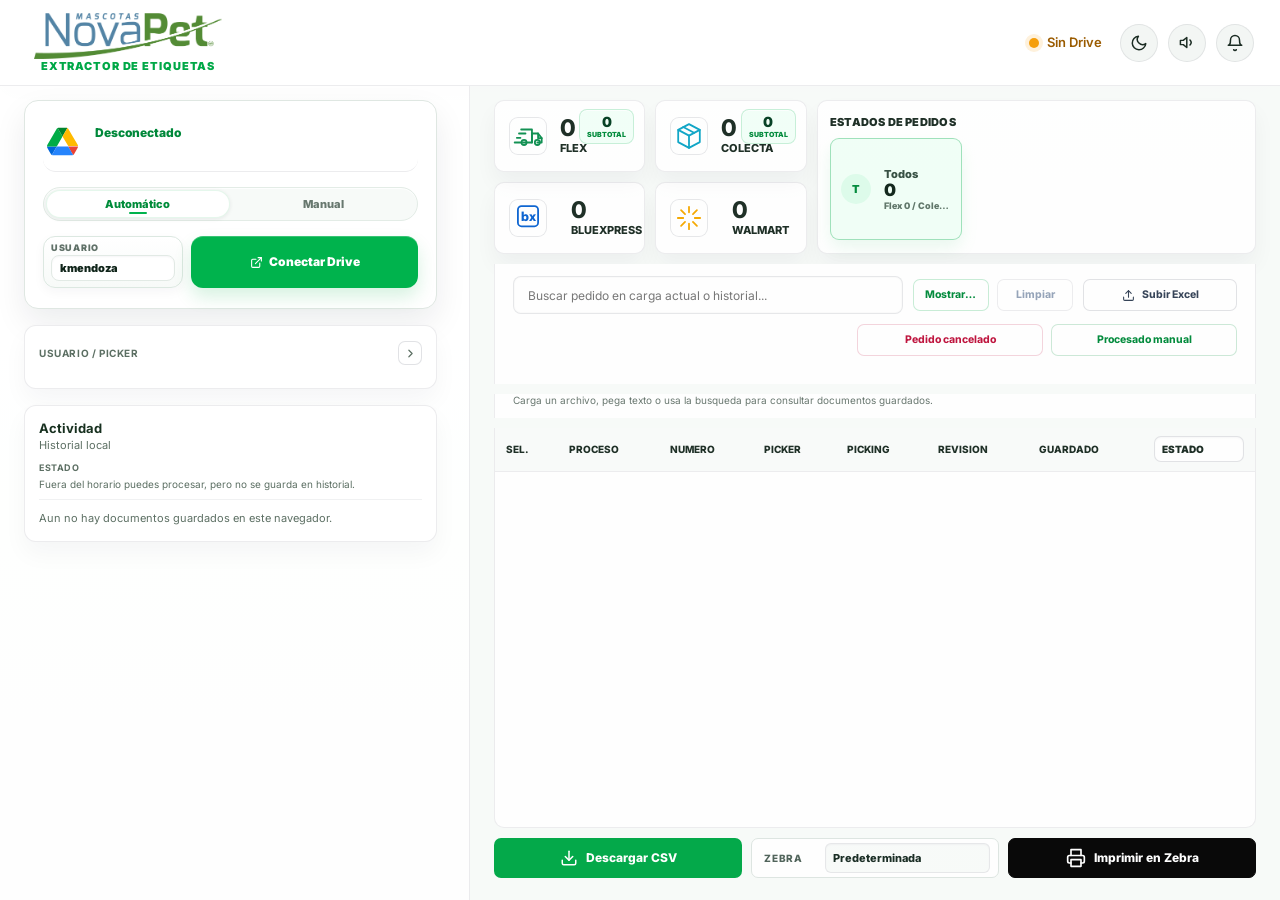
==== commit 3b1f3007: "Ajustar botones del toolbar" ====
--- a/index.html
+++ b/index.html
@@ -9575,6 +9575,154 @@
     width: 100% !important;
   }
 }
+
+/* Minimal toolbar actions */
+.results-toolbar .results-history-btn,
+.results-toolbar .results-cancel-btn,
+.results-toolbar .results-manual-btn,
+.results-toolbar .results-advanced-btn {
+  height: 32px !important;
+  min-height: 32px !important;
+  border-radius: 7px !important;
+  padding: 0 11px !important;
+  border: 1px solid rgba(15, 23, 42, 0.12) !important;
+  background: #FFFFFF !important;
+  box-shadow: none !important;
+  color: #334155 !important;
+  font-size: 10.5px !important;
+  font-weight: 760 !important;
+  line-height: 1 !important;
+  letter-spacing: 0 !important;
+  transition: background 0.16s ease, border-color 0.16s ease, color 0.16s ease, transform 0.16s ease !important;
+}
+
+.results-toolbar #showStoredBtn {
+  border-color: rgba(0, 168, 71, 0.22) !important;
+  background: #FFFFFF !important;
+  color: #008A3B !important;
+}
+
+.results-toolbar #cancelOrderBtn {
+  border-color: rgba(190, 18, 60, 0.18) !important;
+  background: #FFFFFF !important;
+  color: #BE123C !important;
+}
+
+.results-toolbar #processManualBtn {
+  border-color: rgba(0, 138, 59, 0.20) !important;
+  background: #FFFFFF !important;
+  color: #008A3B !important;
+}
+
+.results-toolbar .results-advanced-btn svg {
+  width: 13px !important;
+  height: 13px !important;
+}
+
+.results-toolbar .results-history-btn:hover:not(:disabled),
+.results-toolbar .results-cancel-btn:hover:not(:disabled),
+.results-toolbar .results-manual-btn:hover:not(:disabled),
+.results-toolbar .results-advanced-btn:hover:not(:disabled) {
+  background: #F8FAFC !important;
+  border-color: rgba(15, 23, 42, 0.22) !important;
+  transform: translateY(-1px) !important;
+}
+
+.results-toolbar #showStoredBtn:hover:not(:disabled),
+.results-toolbar #processManualBtn:hover:not(:disabled) {
+  background: #F1FBF5 !important;
+  border-color: rgba(0, 168, 71, 0.32) !important;
+}
+
+.results-toolbar #cancelOrderBtn:hover:not(:disabled) {
+  background: #FFF7F8 !important;
+  border-color: rgba(190, 18, 60, 0.28) !important;
+}
+
+.results-toolbar .results-history-btn:disabled,
+.results-toolbar .results-cancel-btn:disabled,
+.results-toolbar .results-manual-btn:disabled,
+.results-toolbar .results-advanced-btn:disabled {
+  border-color: rgba(15, 23, 42, 0.08) !important;
+  background: rgba(255, 255, 255, 0.72) !important;
+  color: #94A3B8 !important;
+  opacity: 1 !important;
+  cursor: not-allowed !important;
+  transform: none !important;
+}
+
+body.is-dark-mode .results-toolbar .results-history-btn,
+body.is-dark-mode .results-toolbar .results-cancel-btn,
+body.is-dark-mode .results-toolbar .results-manual-btn,
+body.is-dark-mode .results-toolbar .results-advanced-btn {
+  border-color: rgba(148, 163, 184, 0.24) !important;
+  background: rgba(15, 23, 42, 0.72) !important;
+  box-shadow: none !important;
+  color: #DCEBFF !important;
+}
+
+body.is-dark-mode .results-toolbar #showStoredBtn,
+body.is-dark-mode .results-toolbar #processManualBtn {
+  border-color: rgba(52, 211, 153, 0.34) !important;
+  background: rgba(15, 23, 42, 0.72) !important;
+  color: #A7F3D0 !important;
+}
+
+body.is-dark-mode .results-toolbar #cancelOrderBtn {
+  border-color: rgba(251, 113, 133, 0.34) !important;
+  background: rgba(15, 23, 42, 0.72) !important;
+  color: #FDA4AF !important;
+}
+
+body.is-dark-mode .results-toolbar .results-history-btn:hover:not(:disabled),
+body.is-dark-mode .results-toolbar .results-cancel-btn:hover:not(:disabled),
+body.is-dark-mode .results-toolbar .results-manual-btn:hover:not(:disabled),
+body.is-dark-mode .results-toolbar .results-advanced-btn:hover:not(:disabled) {
+  background: rgba(30, 41, 59, 0.88) !important;
+  border-color: rgba(148, 163, 184, 0.40) !important;
+  filter: none !important;
+}
+
+body.is-dark-mode .results-toolbar .results-history-btn:disabled,
+body.is-dark-mode .results-toolbar .results-cancel-btn:disabled,
+body.is-dark-mode .results-toolbar .results-manual-btn:disabled,
+body.is-dark-mode .results-toolbar .results-advanced-btn:disabled {
+  border-color: rgba(148, 163, 184, 0.16) !important;
+  background: rgba(15, 23, 42, 0.42) !important;
+  color: #64748B !important;
+  opacity: 1 !important;
+}
+
+@media (min-width: 1450px) {
+  .results-toolbar .results-search-group {
+    grid-template-columns: minmax(170px, 1fr) 140px calc(6cm - 16px) 270px 128px !important;
+    gap: 8px !important;
+  }
+
+  .results-toolbar .results-search-group > .search-input {
+    grid-column: 1 !important;
+    grid-row: 1 !important;
+  }
+
+  .results-toolbar .results-search-group > .results-history-actions {
+    grid-column: 2 !important;
+    grid-row: 1 !important;
+    gap: 6px !important;
+  }
+
+  .results-toolbar .results-search-group > .results-status-actions {
+    grid-column: 4 !important;
+    grid-row: 1 !important;
+    width: 100% !important;
+    justify-self: stretch !important;
+    gap: 6px !important;
+  }
+
+  .results-toolbar .results-search-group > #advancedFiltersBtn {
+    grid-column: 5 !important;
+    grid-row: 1 !important;
+  }
+}
 </style>
     <script src="app.js?v=20260713-manual-processed" defer data-app-script></script>
     <script src="drive-sync.js?v=20260713-manual-processed" defer></script>
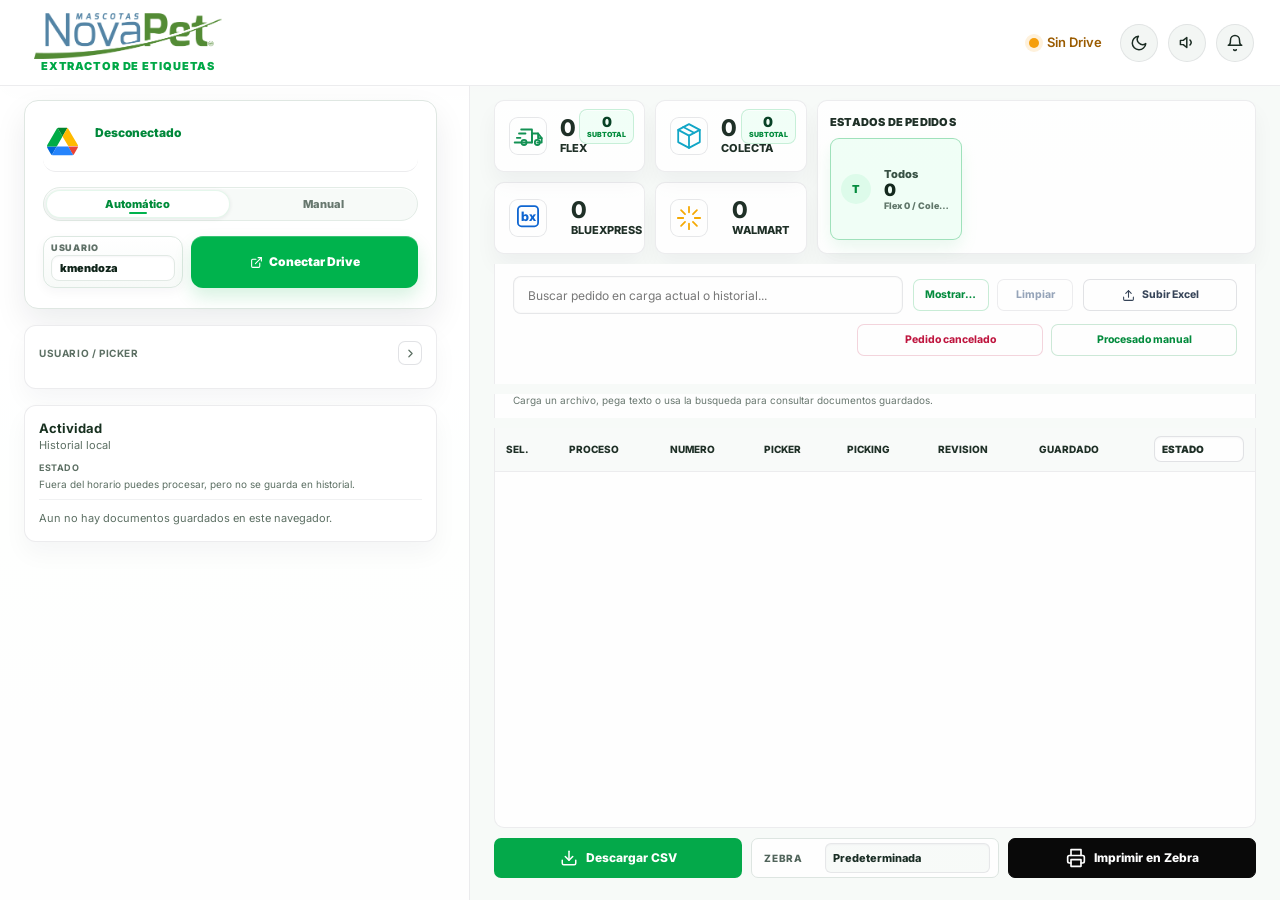
==== commit 6e36f55e: "Agregar selector Zebra en etiquetas PDF" ====
--- a/index.html
+++ b/index.html
@@ -1692,6 +1692,39 @@
             flex-wrap: wrap;
         }
 
+        .carrier-zebra-printer-control {
+            height: 30px;
+            min-width: 190px;
+            display: grid;
+            grid-template-columns: 44px minmax(0, 1fr);
+            align-items: center;
+            gap: 0.35rem;
+            padding: 0 0.42rem 0 0.56rem;
+            border: 1px solid var(--border);
+            border-radius: 8px;
+            background: #fff;
+            color: var(--text-muted);
+            font-size: 0.64rem;
+            font-weight: 800;
+            text-transform: uppercase;
+            white-space: nowrap;
+        }
+
+        .carrier-zebra-printer-control select {
+            width: 100%;
+            min-width: 0;
+            height: 22px;
+            border: 1px solid rgba(15, 23, 42, 0.08);
+            border-radius: 6px;
+            outline: none;
+            background: #F8FAF9;
+            color: var(--text);
+            font-size: 0.68rem;
+            font-weight: 800;
+            padding: 0 0.35rem;
+            text-overflow: ellipsis;
+        }
+
         .carrier-refresh-btn,
         .carrier-print-all-btn,
         .carrier-preview-btn,
@@ -2382,6 +2415,18 @@
             background: #34D399;
             border-color: #34D399;
             color: #06140D;
+        }
+
+        body.is-dark-mode .carrier-zebra-printer-control {
+            background: #111827;
+            border-color: rgba(148, 163, 184, 0.30);
+            color: #C7D6EA;
+        }
+
+        body.is-dark-mode .carrier-zebra-printer-control select {
+            background: #0B1220;
+            border-color: rgba(148, 163, 184, 0.24);
+            color: #F4F8FF;
         }
 
         body.is-dark-mode .pdf-label-head strong,
@@ -7419,6 +7464,14 @@
                                 <span id="carrierLabelsSummary">Conecta Drive para revisar archivos PDF.</span>
                             </div>
                             <div class="carrier-label-actions">
+                                <label class="carrier-zebra-printer-control" for="carrierZebraPrinterSelect">
+                                    <span>Zebra</span>
+                                    <select id="carrierZebraPrinterSelect" name="carrierZebraPrinter" title="Seleccionar impresora Zebra para Bluexpress y Walmart">
+                                        <option value="default">Predeterminada</option>
+                                        <option value="zebra02">ZEBRA 02</option>
+                                        <option value="zebra05">ZEBRA 05</option>
+                                    </select>
+                                </label>
                                 <button class="carrier-print-all-btn" id="carrierPrintAllBtn" type="button" title="Imprimir todas las etiquetas PDF" disabled>Imprimir todo</button>
                                 <button class="carrier-refresh-btn" id="carrierLabelsRefreshBtn" type="button" title="Actualizar etiquetas PDF">Actualizar</button>
                             </div>
